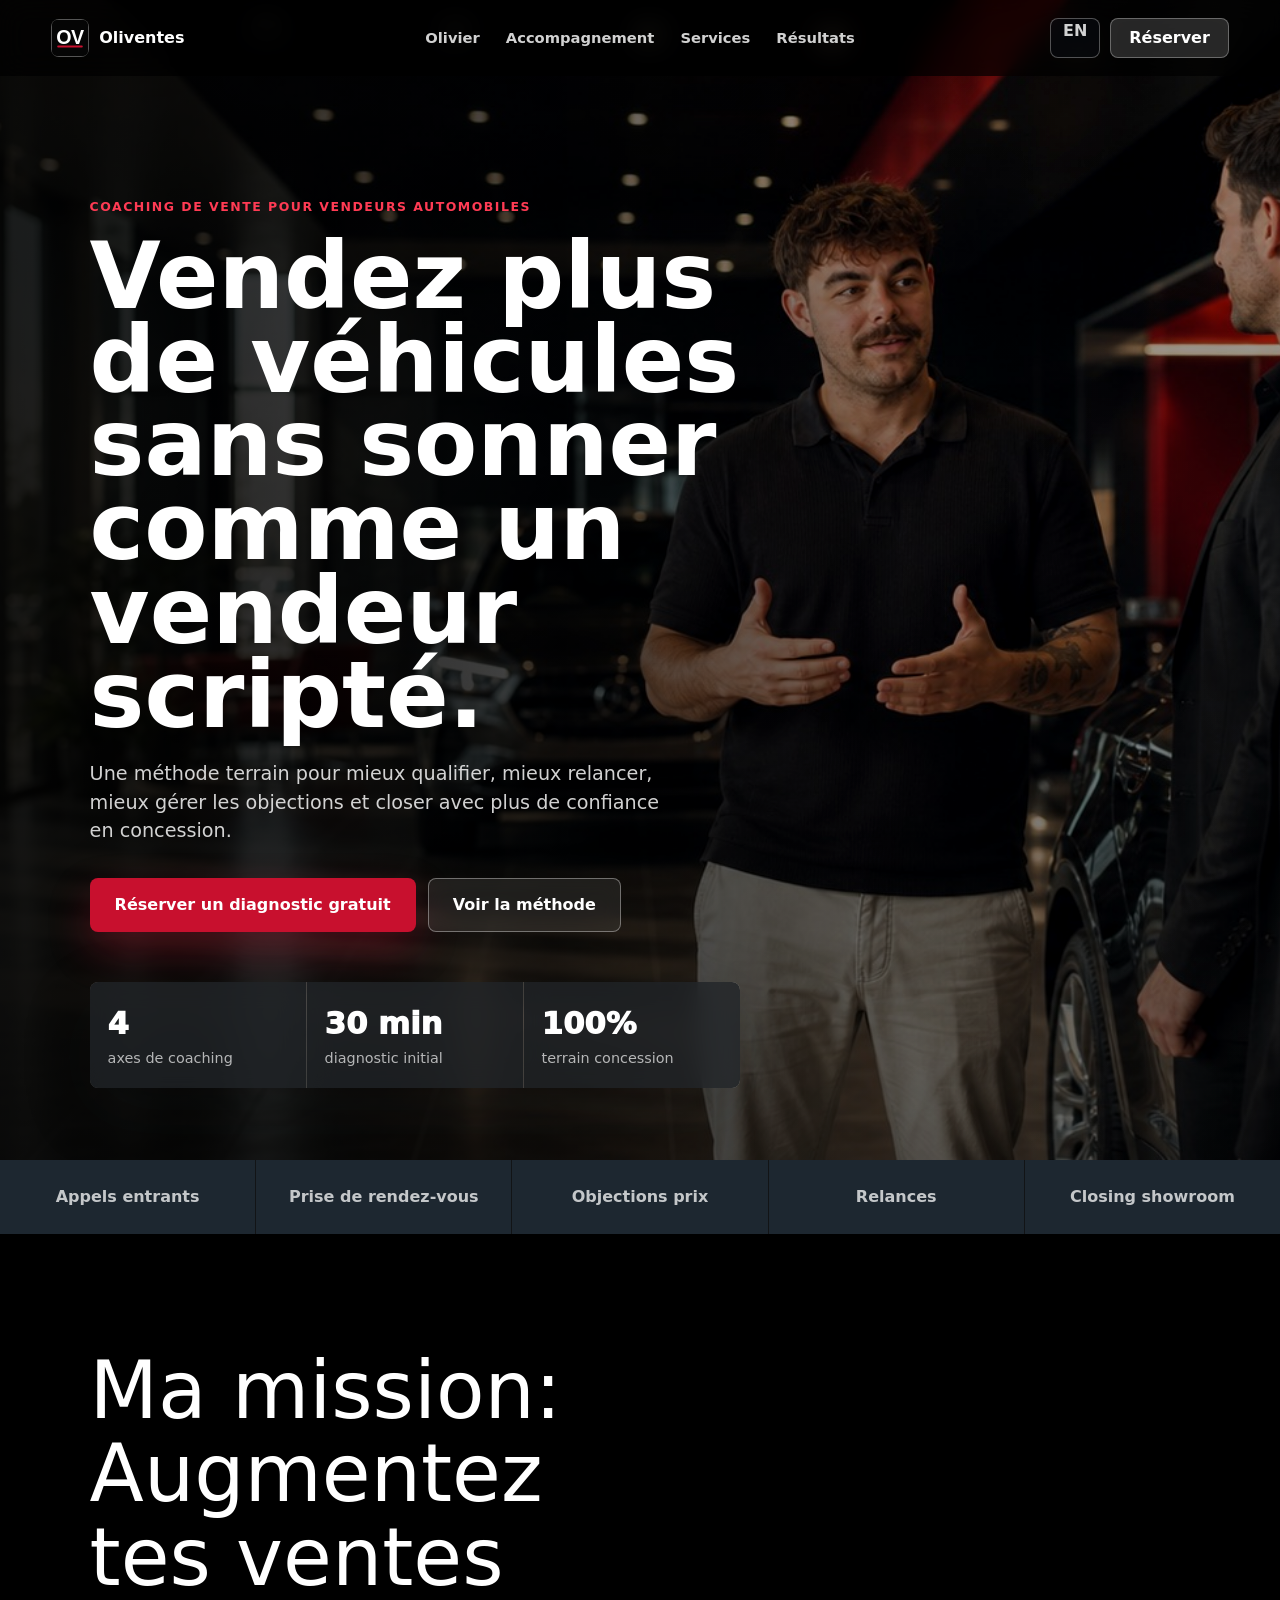
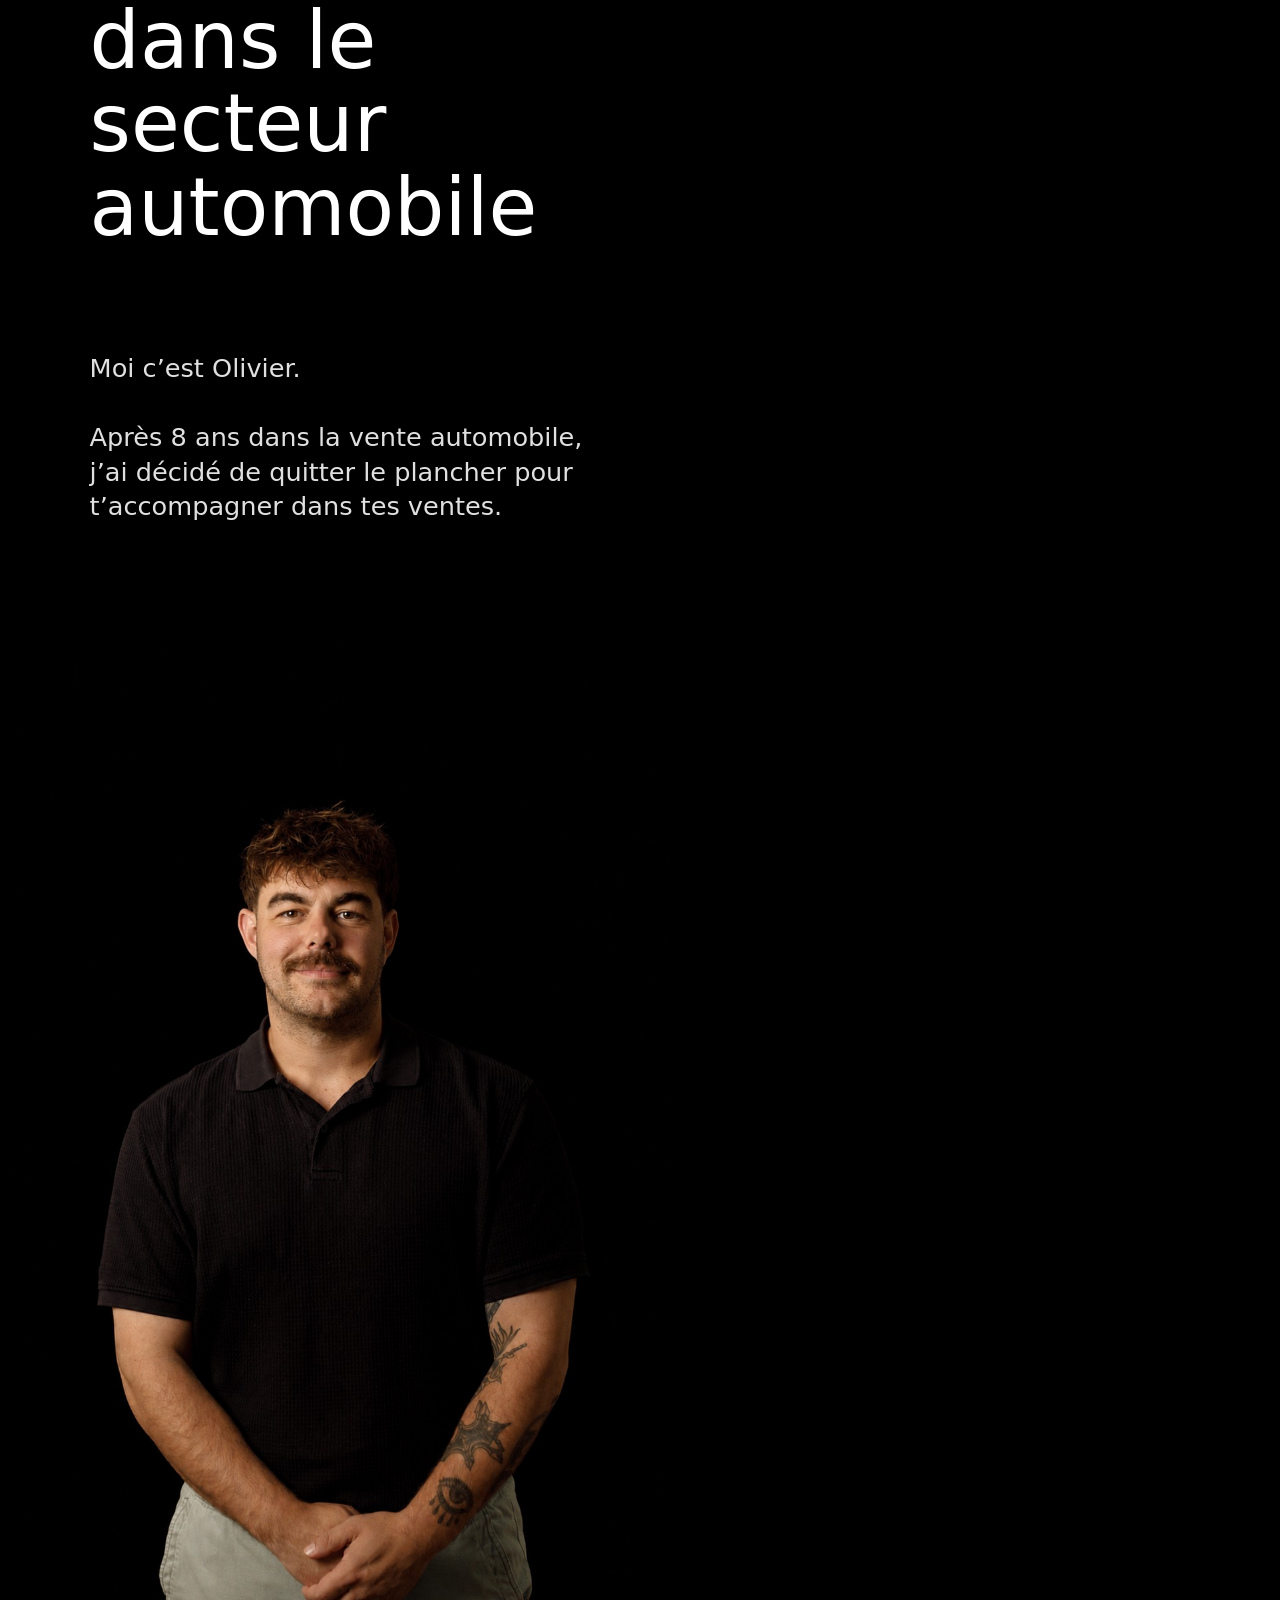
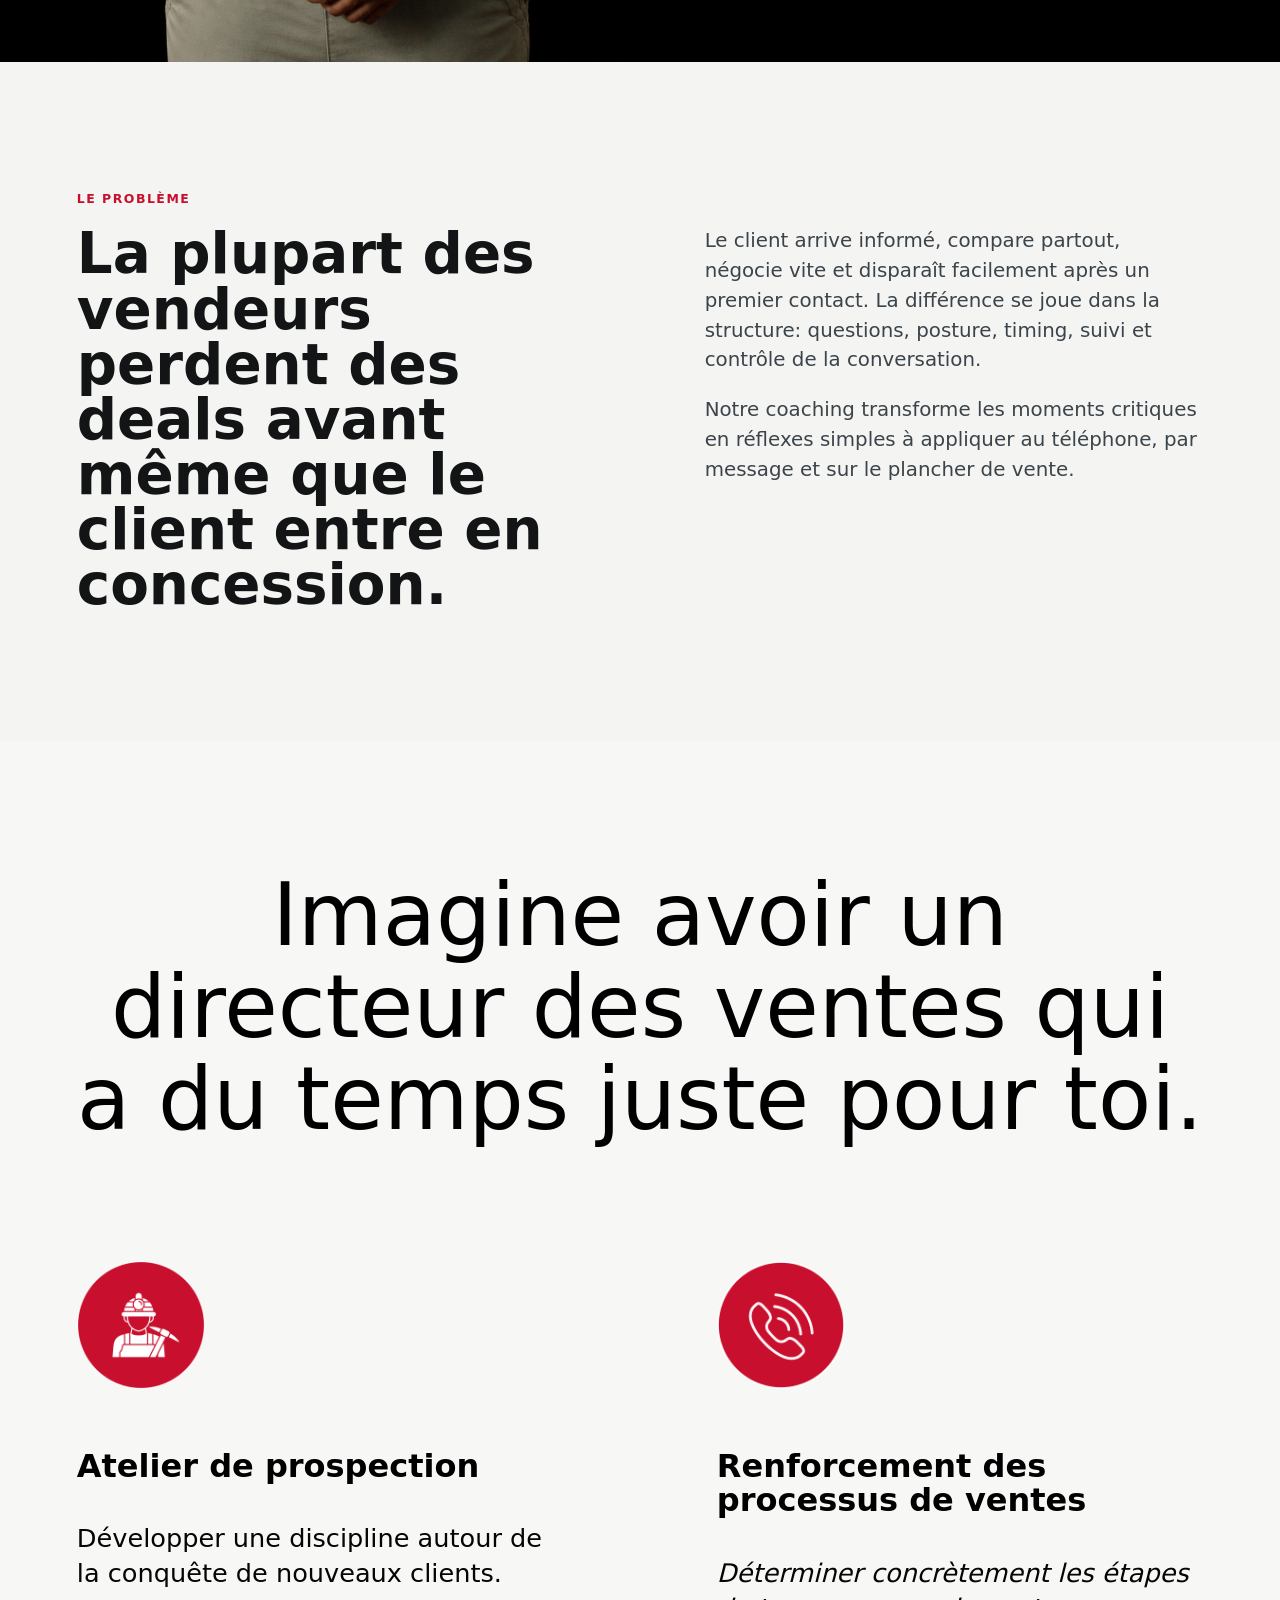
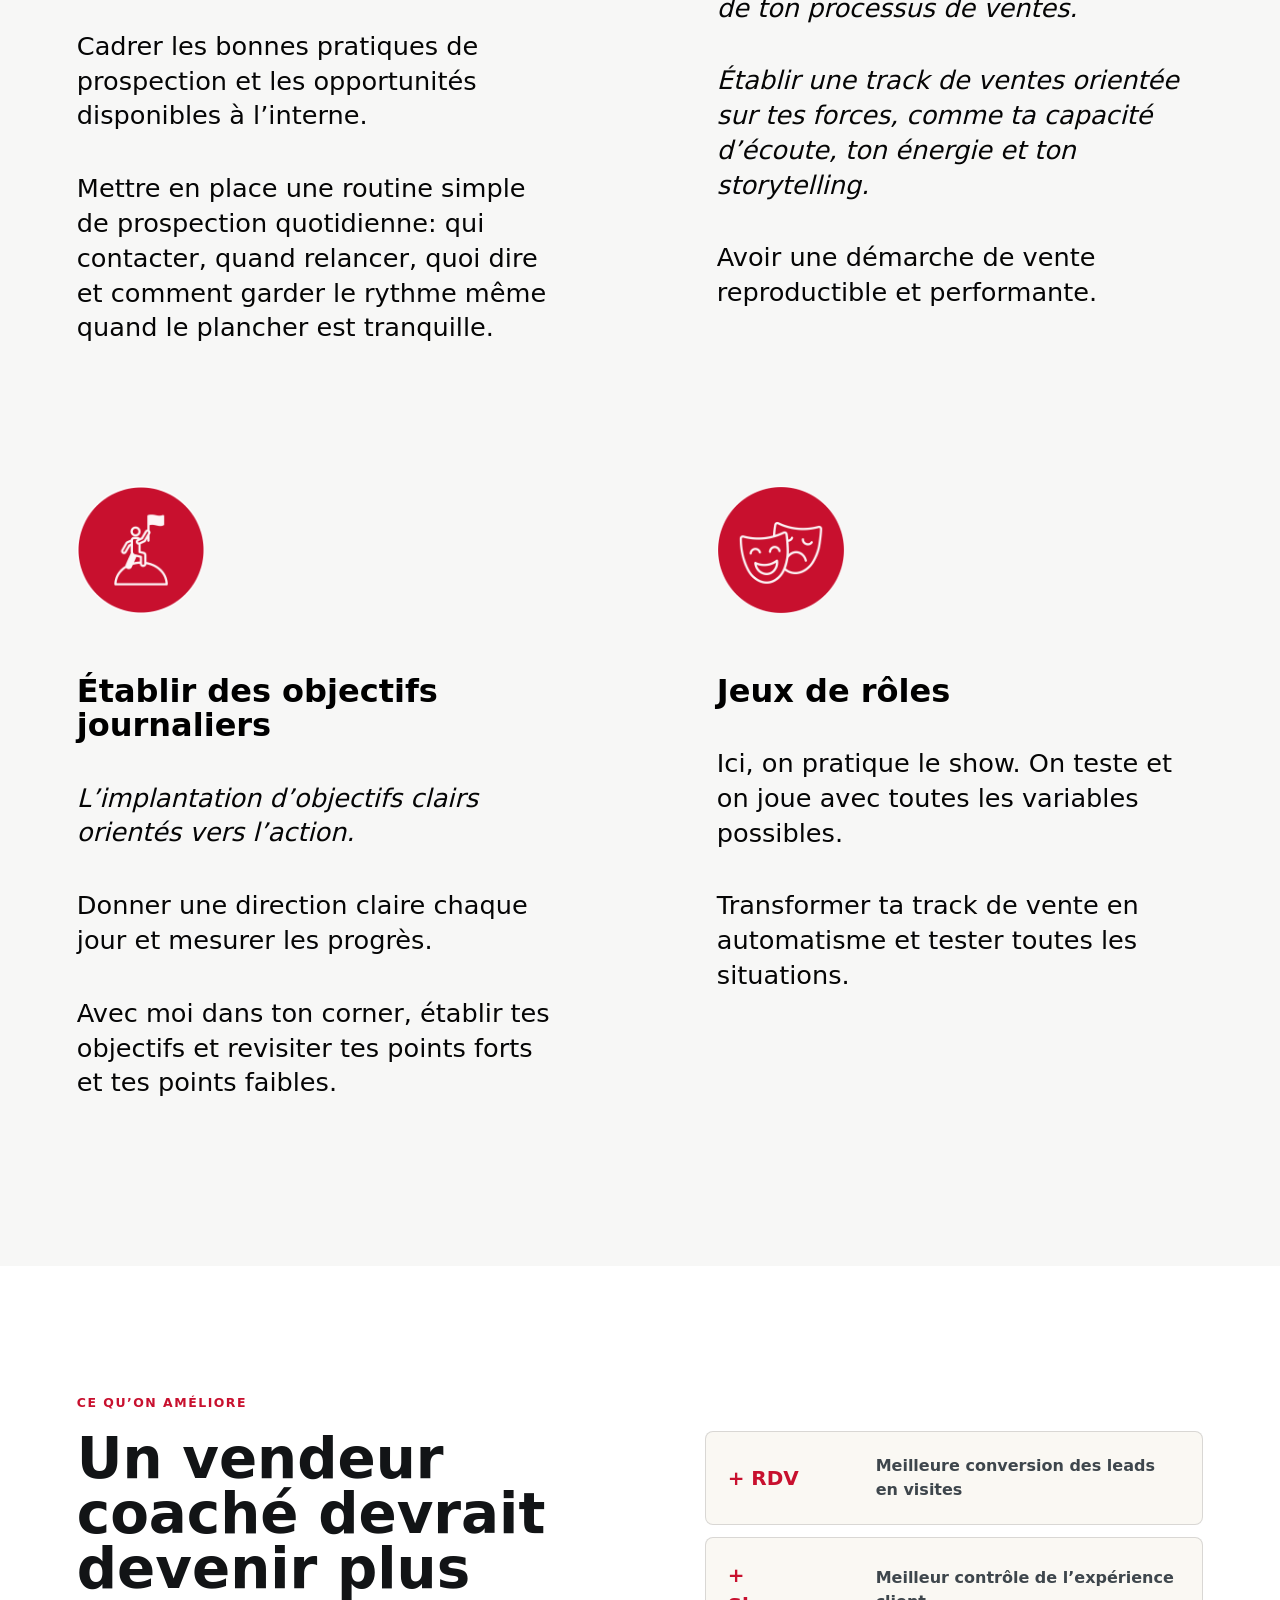
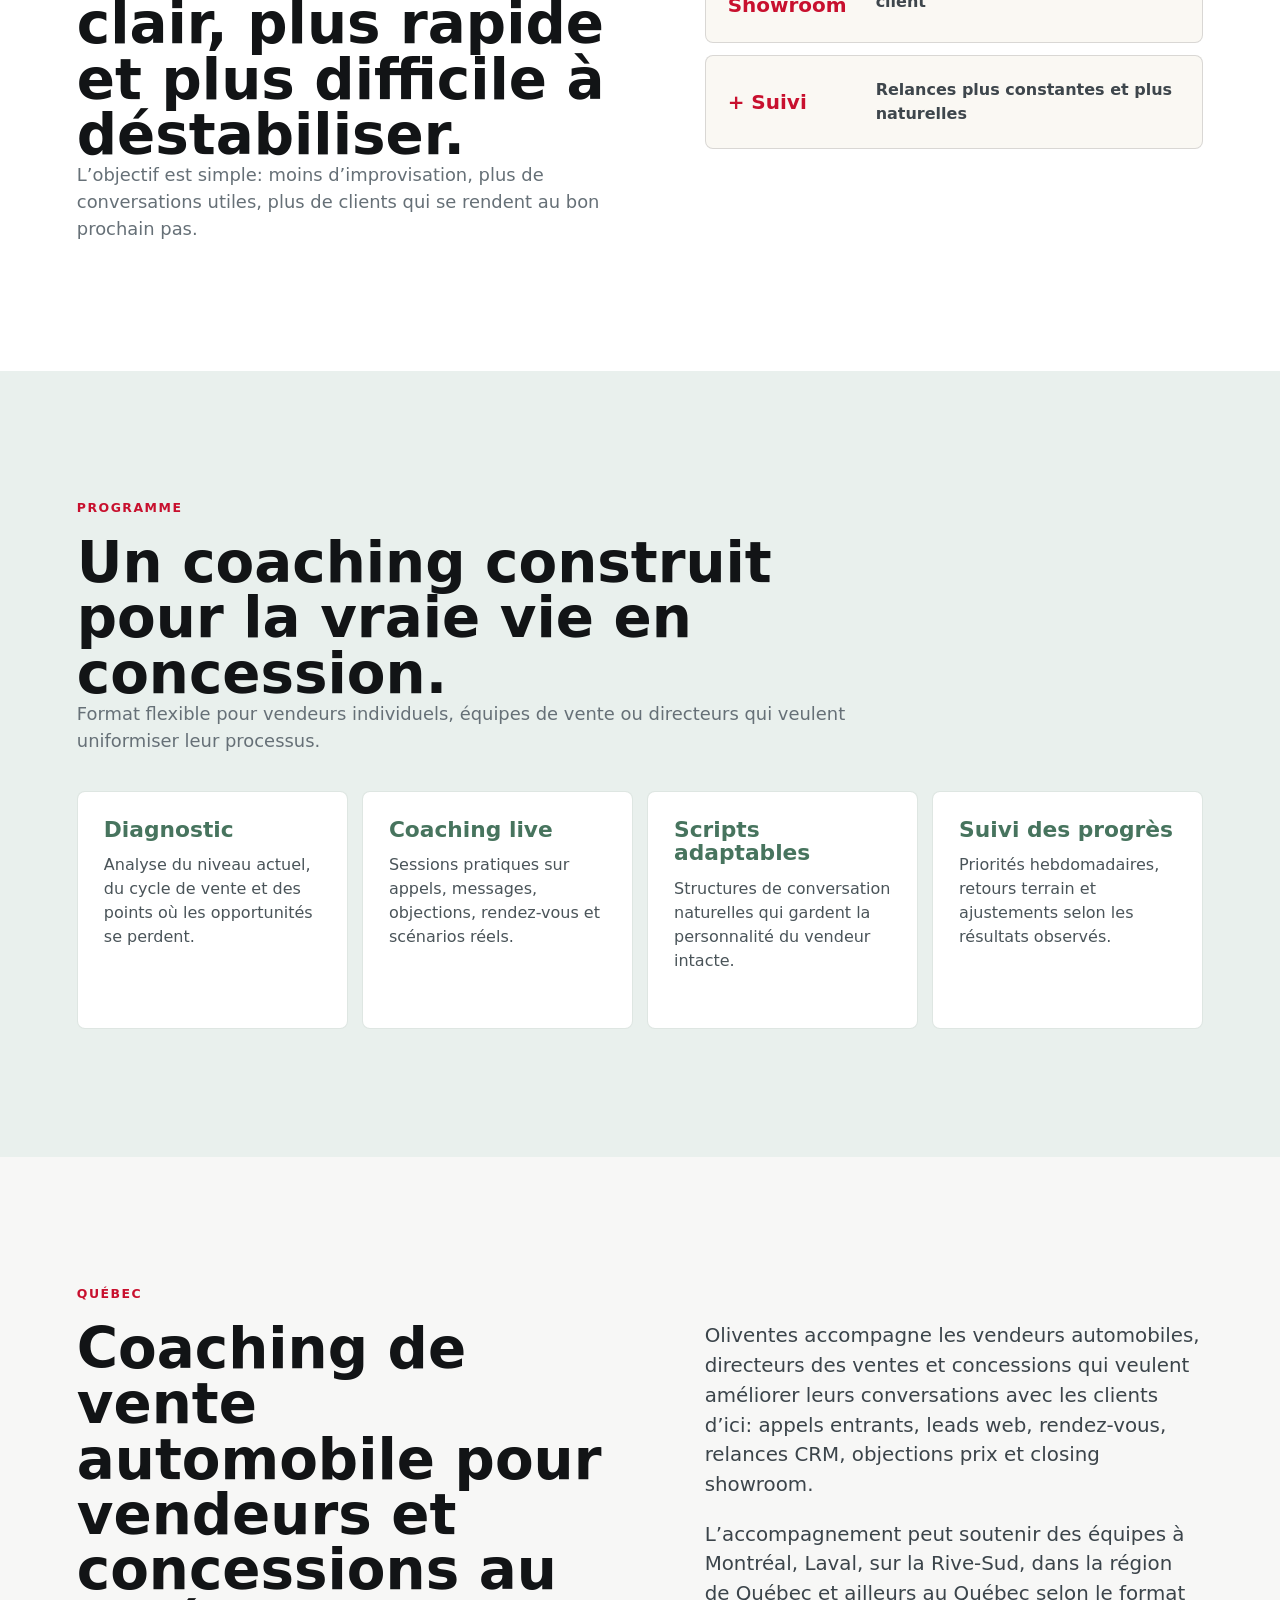
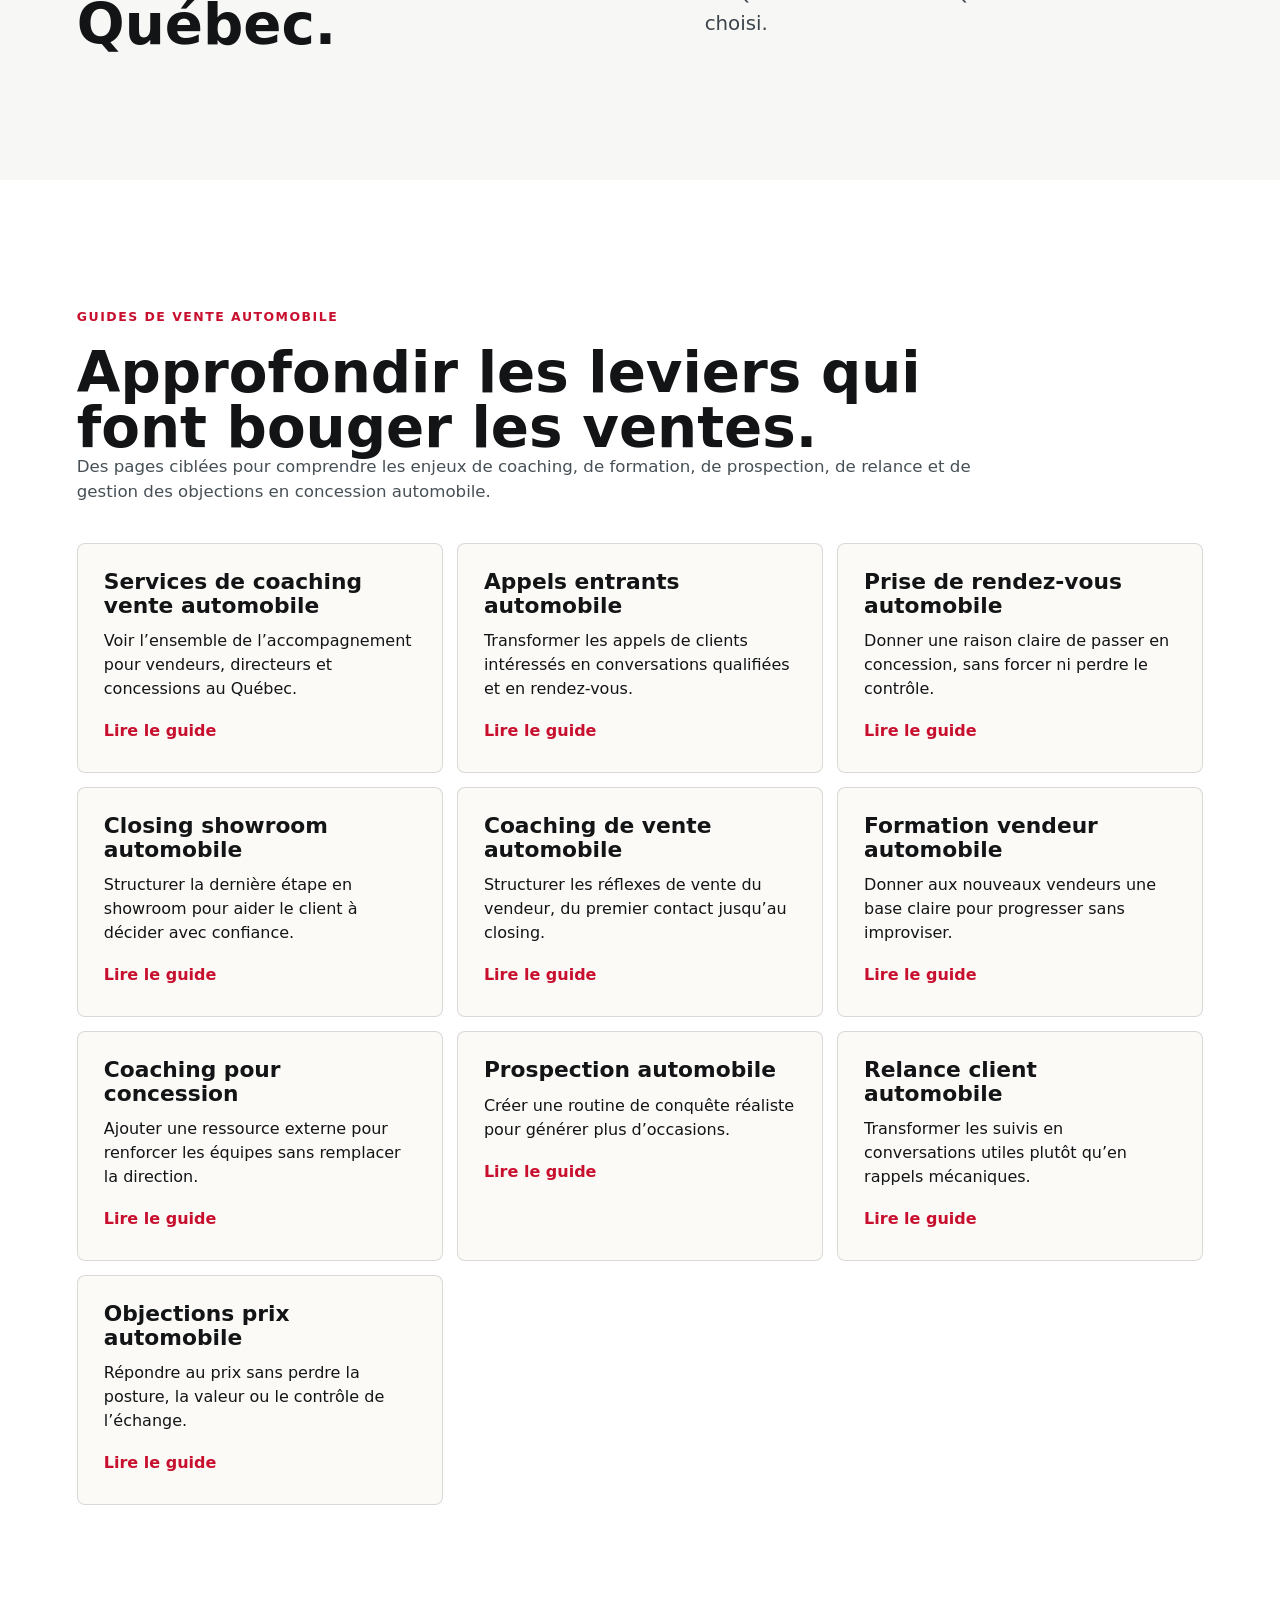
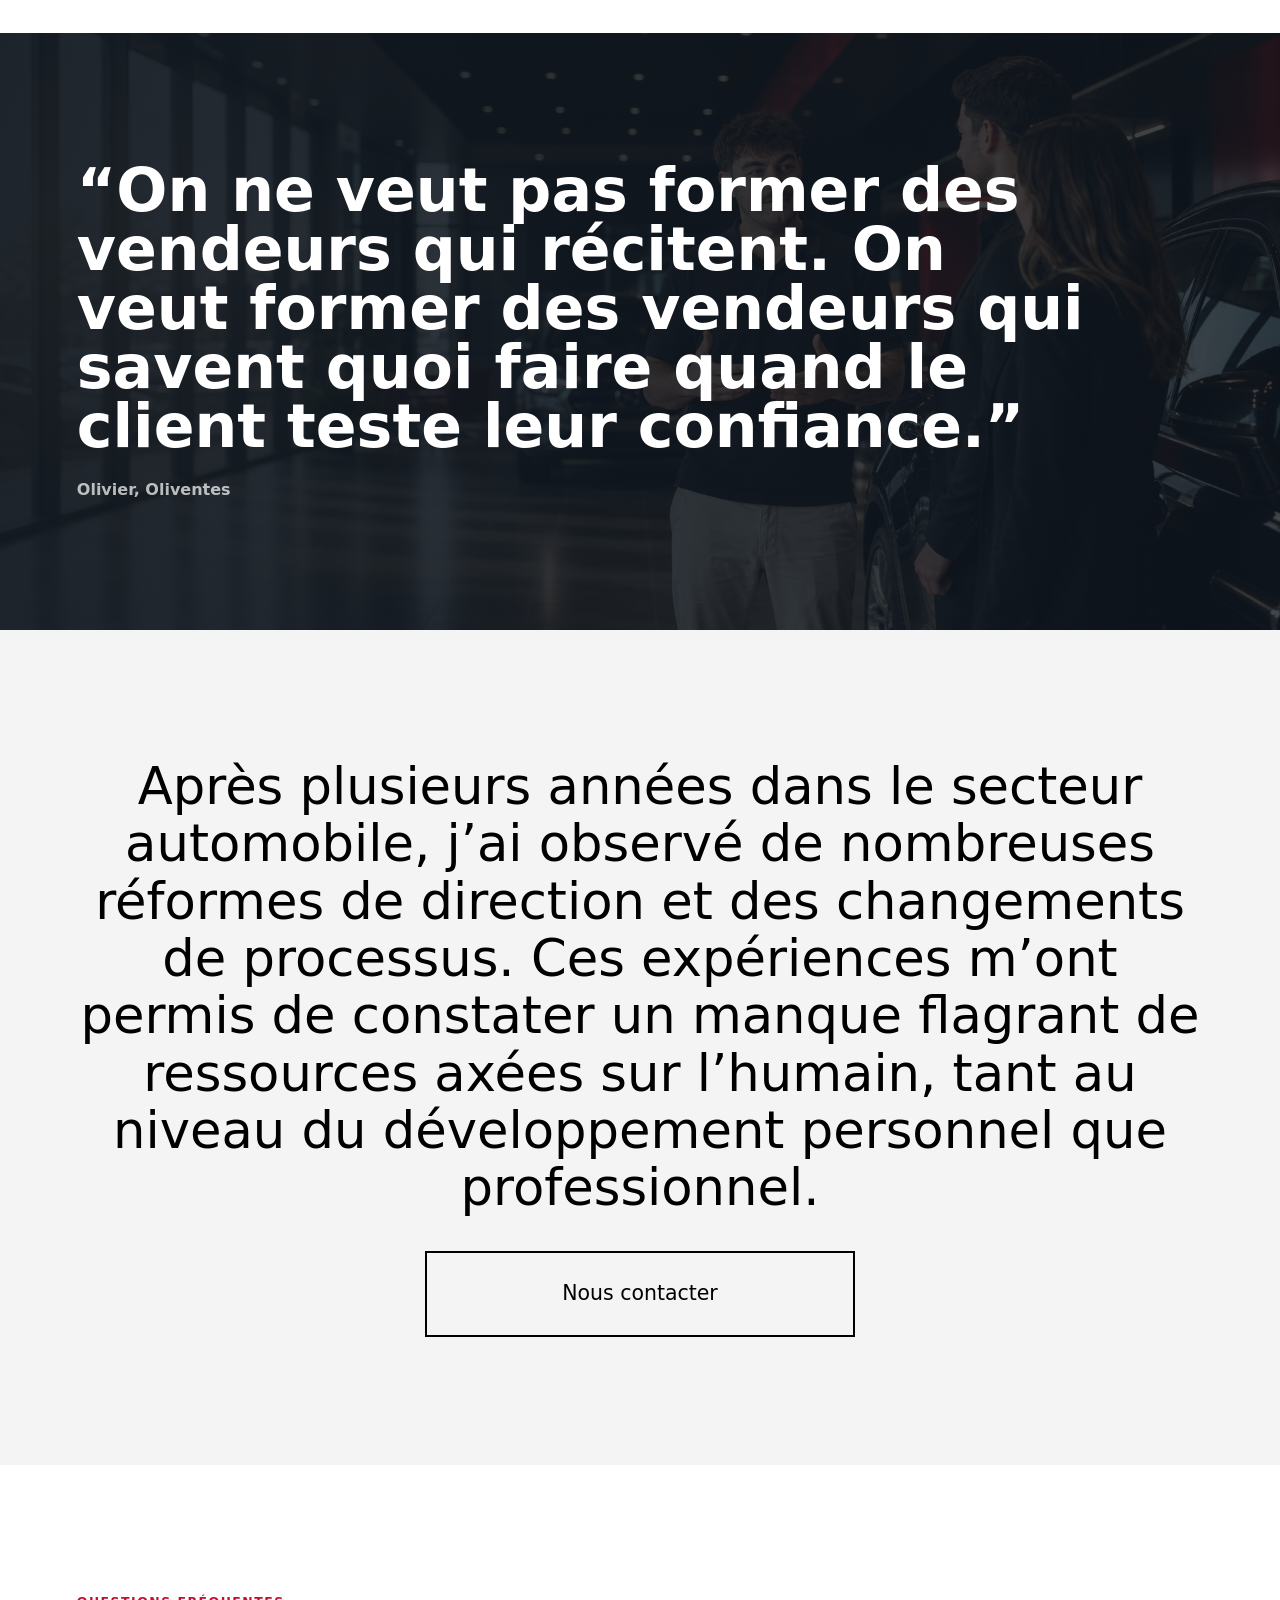
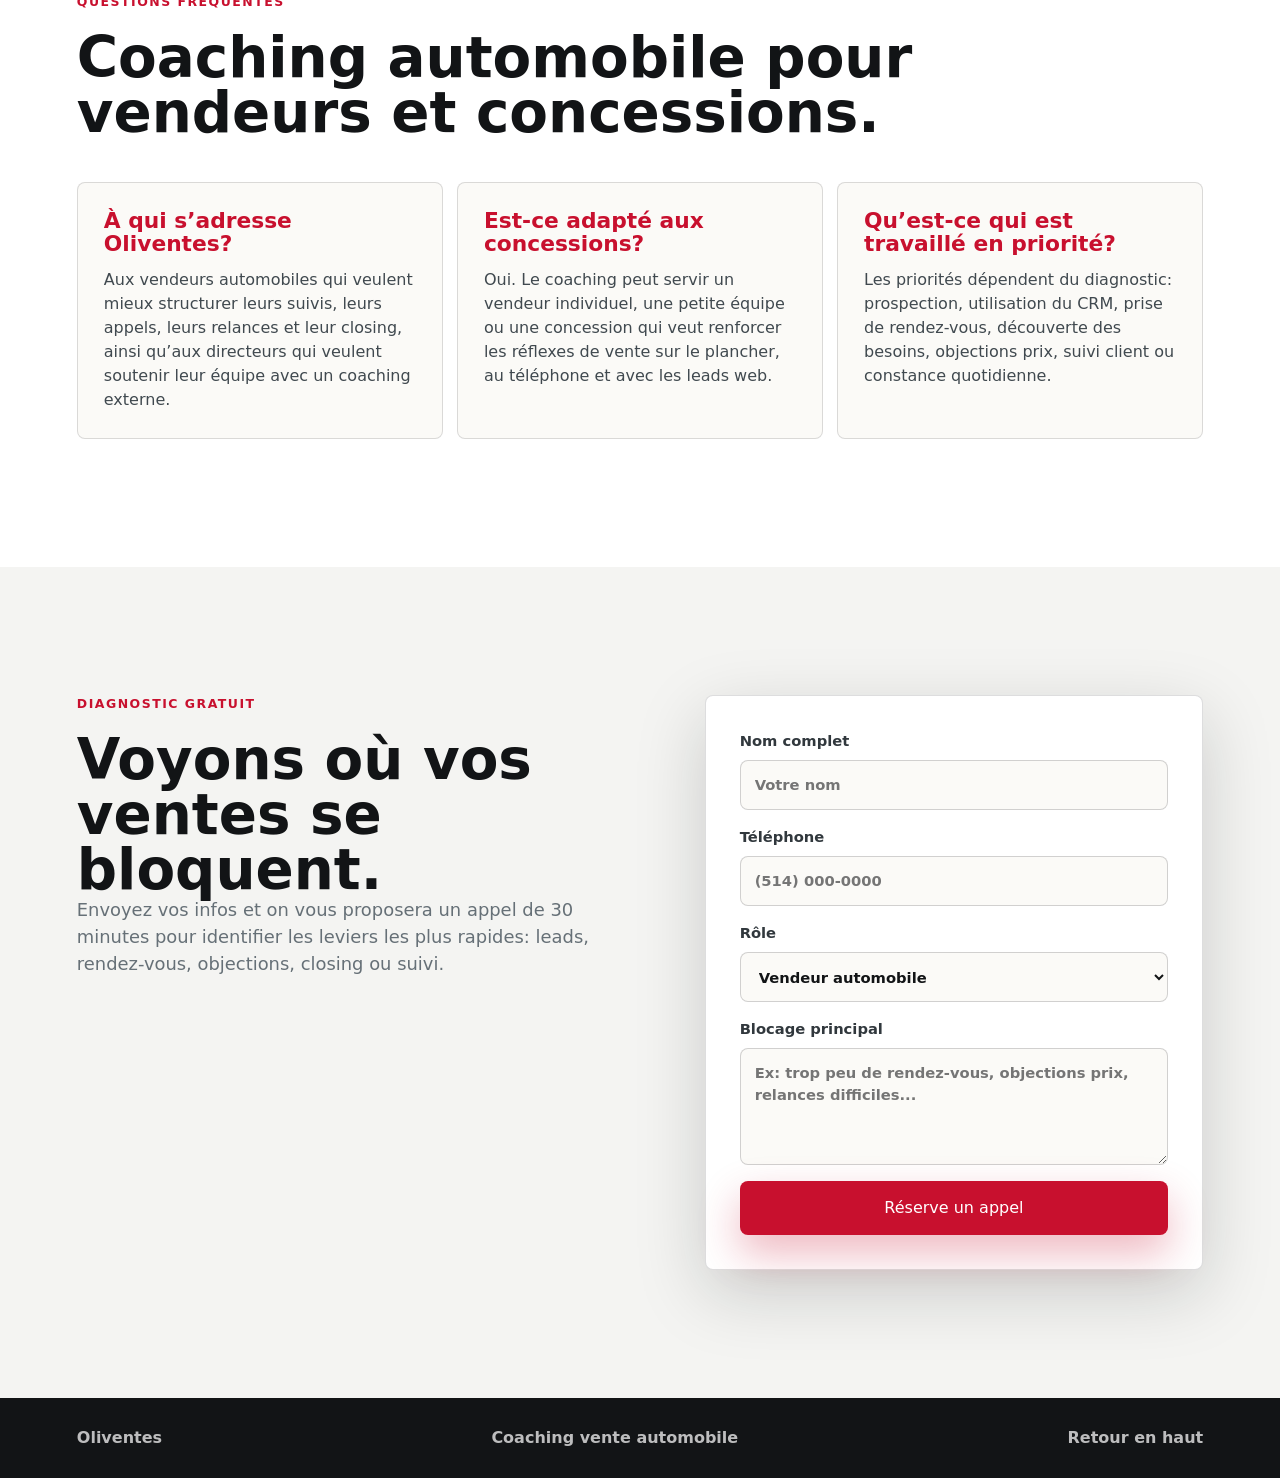
==== index.html @ 321d17ff "Improve SEO structure and performance" ====
<!doctype html>
<html lang="fr">
  <head>
    <meta charset="utf-8">
    <meta name="viewport" content="width=device-width, initial-scale=1">
    <title>Oliventes | Coaching de vente automobile au Québec</title>
    <meta
      name="description"
      content="Coaching de vente automobile au Québec pour améliorer les appels entrants, la prise de rendez-vous, les objections prix, les relances et le closing showroom."
    >
    <meta name="robots" content="index, follow">
    <meta name="theme-color" content="#111820">
    <link rel="canonical" href="https://oliventes.com/">
    <link rel="alternate" hreflang="fr-ca" href="https://oliventes.com/">
    <link rel="alternate" hreflang="en-ca" href="https://oliventes.com/en.html">
    <link rel="alternate" hreflang="x-default" href="https://oliventes.com/">
    <meta property="og:site_name" content="Oliventes">
    <meta property="og:locale" content="fr_CA">
    <meta property="og:locale:alternate" content="en_CA">
    <meta property="og:title" content="Oliventes | Coaching de vente automobile au Québec">
    <meta property="og:description" content="Coaching terrain pour appels entrants, rendez-vous, objections prix, relances et closing showroom en concession.">
    <meta property="og:url" content="https://oliventes.com/">
    <meta property="og:type" content="website">
    <meta property="og:image" content="https://oliventes.com/assets/hero-showroom.png">
    <meta property="og:image:width" content="1774">
    <meta property="og:image:height" content="887">
    <meta property="og:image:alt" content="Coaching de vente automobile en concession avec Oliventes">
    <meta name="twitter:card" content="summary_large_image">
    <meta name="twitter:title" content="Oliventes | Coaching de vente automobile au Québec">
    <meta name="twitter:description" content="Coaching terrain pour vendeurs automobiles, appels entrants, relances, rendez-vous et closing showroom.">
    <meta name="twitter:image" content="https://oliventes.com/assets/hero-showroom.png">
    <link rel="preload" href="assets/hero-showroom.jpg" as="image" fetchpriority="high">
    <link rel="stylesheet" href="styles.css">
    <script type="application/ld+json">
      {
        "@context": "https://schema.org",
        "@graph": [
          {
            "@type": "WebSite",
            "@id": "https://oliventes.com/#website",
            "url": "https://oliventes.com/",
            "name": "Oliventes",
            "inLanguage": "fr-CA",
            "publisher": {
              "@id": "https://oliventes.com/#organization"
            }
          },
          {
            "@type": "ProfessionalService",
            "@id": "https://oliventes.com/#organization",
            "name": "Oliventes",
            "url": "https://oliventes.com/",
            "logo": "https://oliventes.com/assets/hero-showroom.png",
            "image": "https://oliventes.com/assets/hero-showroom.png",
            "description": "Coaching de vente automobile pour vendeurs, directeurs des ventes et concessions.",
            "areaServed": [
              {
                "@type": "AdministrativeArea",
                "name": "Québec"
              },
              {
                "@type": "Country",
                "name": "Canada"
              }
            ],
            "founder": {
              "@type": "Person",
              "name": "Olivier"
            },
            "knowsAbout": [
              "vente automobile",
              "coaching de vente",
              "prospection automobile",
              "appels entrants automobile",
              "prise de rendez-vous automobile",
              "suivi client",
              "closing en concession",
              "closing showroom",
              "gestion des objections"
            ],
            "hasOfferCatalog": {
              "@type": "OfferCatalog",
              "name": "Coaching de vente automobile",
              "itemListElement": [
                {
                  "@type": "Offer",
                  "itemOffered": {
                    "@type": "Service",
                    "name": "Coaching pour vendeurs automobiles",
                    "description": "Accompagnement terrain pour améliorer la prospection, les suivis, les rendez-vous, les objections et le closing."
                  }
                },
                {
                  "@type": "Offer",
                  "itemOffered": {
                    "@type": "Service",
                    "name": "Coaching pour équipes de vente en concession",
                    "description": "Coaching flexible pour directeurs et concessions qui veulent uniformiser leur processus de vente."
                  }
                }
              ]
            }
          }
        ]
      }
    </script>
  </head>
  <body>
    <header class="site-header" aria-label="Navigation principale">
      <a class="brand" href="#top" aria-label="Oliventes">
        <span class="brand-mark brand-mark-ov" aria-hidden="true">
          <svg viewBox="0 0 128 128" focusable="false">
            <rect width="128" height="128" rx="18"></rect>
            <text x="64" y="85" text-anchor="middle">OV</text>
            <path d="M22 94h84"></path>
          </svg>
        </span>
        <span>Oliventes</span>
      </a>
      <nav class="nav-links" aria-label="Sections">
        <a href="#olivier">Olivier</a>
        <a href="#methode">Accompagnement</a>
        <a href="services-coaching-vente-automobile.html">Services</a>
        <a href="#resultats">Résultats</a>
      </nav>
      <div class="header-actions" aria-label="Actions rapides">
        <a class="lang-switch" href="en.html" hreflang="en" aria-label="View English version">EN</a>
        <a class="header-cta" href="#diagnostic">Réserver</a>
      </div>
    </header>

    <main id="top">
      <section class="hero" aria-labelledby="hero-title">
        <picture>
          <source srcset="assets/hero-showroom.jpg" type="image/jpeg">
          <img class="hero-image" src="assets/hero-showroom.png" width="1774" height="887" alt="Coach de vente automobile avec deux vendeurs dans une concession moderne" decoding="async" fetchpriority="high">
        </picture>
        <div class="hero-shade" aria-hidden="true"></div>
        <div class="hero-content">
          <p class="eyebrow">Coaching de vente pour vendeurs automobiles</p>
          <h1 id="hero-title">Vendez plus de véhicules sans sonner comme un vendeur scripté.</h1>
          <p class="hero-copy">
            Une méthode terrain pour mieux qualifier, mieux relancer, mieux gérer les objections et closer avec plus de confiance en concession.
          </p>
          <div class="hero-actions">
            <a class="btn primary" href="#diagnostic">Réserver un diagnostic gratuit</a>
            <a class="btn secondary" href="#methode">Voir la méthode</a>
          </div>
          <dl class="hero-stats" aria-label="Points forts">
            <div>
              <dt>4</dt>
              <dd>axes de coaching</dd>
            </div>
            <div>
              <dt>30 min</dt>
              <dd>diagnostic initial</dd>
            </div>
            <div>
              <dt>100%</dt>
              <dd>terrain concession</dd>
            </div>
          </dl>
        </div>
      </section>

      <section class="proof-strip" aria-label="Problèmes traités">
        <a href="appels-entrants-automobile.html">Appels entrants</a>
        <a href="prise-rendez-vous-automobile.html">Prise de rendez-vous</a>
        <a href="objections-prix-automobile.html">Objections prix</a>
        <a href="relance-client-automobile.html">Relances</a>
        <a href="closing-showroom-automobile.html">Closing showroom</a>
      </section>

      <section class="coach-section" id="olivier" aria-labelledby="coach-title">
        <div class="coach-copy">
          <h2 id="coach-title">Ma mission: Augmentez tes ventes dans le secteur automobile</h2>
          <div>
            <p>Moi c’est Olivier.</p>
            <p>Après 8 ans dans la vente automobile, j’ai décidé de quitter le plancher pour t’accompagner dans tes ventes.</p>
          </div>
        </div>
        <picture>
          <source srcset="assets/olivier-portrait.jpg" type="image/jpeg">
          <img class="coach-photo" src="assets/olivier-portrait.png" width="1288" height="1680" alt="Portrait d’Olivier, coach Oliventes" loading="lazy" decoding="async">
        </picture>
      </section>

      <section class="section intro">
        <div class="section-kicker">Le problème</div>
        <div class="split">
          <h2>La plupart des vendeurs perdent des deals avant même que le client entre en concession.</h2>
          <div class="copy-stack">
            <p>
              Le client arrive informé, compare partout, négocie vite et disparaît facilement après un premier contact. La différence se joue dans la structure: questions, posture, timing, suivi et contrôle de la conversation.
            </p>
            <p>
              Notre coaching transforme les moments critiques en réflexes simples à appliquer au téléphone, par message et sur le plancher de vente.
            </p>
          </div>
        </div>
      </section>

      <section class="section offers" id="methode">
        <div class="offer-intro">
          <h2>Imagine avoir un directeur des ventes qui a du temps juste pour toi.</h2>
        </div>
        <div class="offer-grid">
          <article class="offer-card">
            <span class="offer-icon" aria-hidden="true">
              <img src="assets/pastille-prospection-final.png" alt="">
            </span>
            <h3>Atelier de prospection</h3>
            <p>Développer une discipline autour de la conquête de nouveaux clients.</p>
            <p>Cadrer les bonnes pratiques de prospection et les opportunités disponibles à l’interne.</p>
            <p>Mettre en place une routine simple de prospection quotidienne: qui contacter, quand relancer, quoi dire et comment garder le rythme même quand le plancher est tranquille.</p>
          </article>
          <article class="offer-card">
            <span class="offer-icon" aria-hidden="true">
              <img src="assets/pastille-process-final.png" alt="">
            </span>
            <h3>Renforcement des processus de ventes</h3>
            <p><em>Déterminer concrètement les étapes de ton processus de ventes.</em></p>
            <p><em>Établir une track de ventes orientée sur tes forces, comme ta capacité d’écoute, ton énergie et ton storytelling.</em></p>
            <p>Avoir une démarche de vente reproductible et performante.</p>
          </article>
          <article class="offer-card">
            <span class="offer-icon" aria-hidden="true">
              <img src="assets/pastille-goals-final.png" alt="">
            </span>
            <h3>Établir des objectifs journaliers</h3>
            <p><em>L’implantation d’objectifs clairs orientés vers l’action.</em></p>
            <p>Donner une direction claire chaque jour et mesurer les progrès.</p>
            <p>Avec moi dans ton corner, établir tes objectifs et revisiter tes points forts et tes points faibles.</p>
          </article>
          <article class="offer-card">
            <span class="offer-icon" aria-hidden="true">
              <img src="assets/pastille-roleplay-final.png" alt="">
            </span>
            <h3>Jeux de rôles</h3>
            <p>Ici, on pratique le show. On teste et on joue avec toutes les variables possibles.</p>
            <p>Transformer ta track de vente en automatisme et tester toutes les situations.</p>
          </article>
        </div>
      </section>

      <section class="section resultats" id="resultats">
        <div class="section-kicker">Ce qu’on améliore</div>
        <div class="result-layout">
          <div>
            <h2>Un vendeur coaché devrait devenir plus clair, plus rapide et plus difficile à déstabiliser.</h2>
            <p>
              L’objectif est simple: moins d’improvisation, plus de conversations utiles, plus de clients qui se rendent au bon prochain pas.
            </p>
          </div>
          <div class="metrics">
            <div class="metric">
              <strong>+ RDV</strong>
              <span>Meilleure conversion des leads en visites</span>
            </div>
            <div class="metric">
              <strong>+ Showroom</strong>
              <span>Meilleur contrôle de l’expérience client</span>
            </div>
            <div class="metric">
              <strong>+ Suivi</strong>
              <span>Relances plus constantes et plus naturelles</span>
            </div>
          </div>
        </div>
      </section>

      <section class="section program" id="programme">
        <div class="section-kicker">Programme</div>
        <div class="program-header">
          <h2>Un coaching construit pour la vraie vie en concession.</h2>
          <p>Format flexible pour vendeurs individuels, équipes de vente ou directeurs qui veulent uniformiser leur processus.</p>
        </div>
        <div class="program-list">
          <article>
            <h3>Diagnostic</h3>
            <p>Analyse du niveau actuel, du cycle de vente et des points où les opportunités se perdent.</p>
          </article>
          <article>
            <h3>Coaching live</h3>
            <p>Sessions pratiques sur appels, messages, objections, rendez-vous et scénarios réels.</p>
          </article>
          <article>
            <h3>Scripts adaptables</h3>
            <p>Structures de conversation naturelles qui gardent la personnalité du vendeur intacte.</p>
          </article>
          <article>
            <h3>Suivi des progrès</h3>
            <p>Priorités hebdomadaires, retours terrain et ajustements selon les résultats observés.</p>
          </article>
        </div>
      </section>

      <section class="section local-section" aria-labelledby="local-title">
        <div class="section-kicker">Québec</div>
        <div class="split">
          <h2 id="local-title">Coaching de vente automobile pour vendeurs et concessions au Québec.</h2>
          <div class="copy-stack">
            <p>
              Oliventes accompagne les vendeurs automobiles, directeurs des ventes et concessions qui veulent améliorer leurs conversations avec les clients d’ici: appels entrants, leads web, rendez-vous, relances CRM, objections prix et closing showroom.
            </p>
            <p>
              L’accompagnement peut soutenir des équipes à Montréal, Laval, sur la Rive-Sud, dans la région de Québec et ailleurs au Québec selon le format choisi.
            </p>
          </div>
        </div>
      </section>

      <section class="section resource-section" aria-labelledby="guides-title">
        <div class="resource-header">
          <div class="section-kicker">Guides de vente automobile</div>
          <h2 id="guides-title">Approfondir les leviers qui font bouger les ventes.</h2>
          <p>Des pages ciblées pour comprendre les enjeux de coaching, de formation, de prospection, de relance et de gestion des objections en concession automobile.</p>
        </div>
        <div class="resource-grid">
          <article class="resource-card">
            <h3>Services de coaching vente automobile</h3>
            <p>Voir l’ensemble de l’accompagnement pour vendeurs, directeurs et concessions au Québec.</p>
            <a class="text-link" href="services-coaching-vente-automobile.html">Lire le guide</a>
          </article>
          <article class="resource-card">
            <h3>Appels entrants automobile</h3>
            <p>Transformer les appels de clients intéressés en conversations qualifiées et en rendez-vous.</p>
            <a class="text-link" href="appels-entrants-automobile.html">Lire le guide</a>
          </article>
          <article class="resource-card">
            <h3>Prise de rendez-vous automobile</h3>
            <p>Donner une raison claire de passer en concession, sans forcer ni perdre le contrôle.</p>
            <a class="text-link" href="prise-rendez-vous-automobile.html">Lire le guide</a>
          </article>
          <article class="resource-card">
            <h3>Closing showroom automobile</h3>
            <p>Structurer la dernière étape en showroom pour aider le client à décider avec confiance.</p>
            <a class="text-link" href="closing-showroom-automobile.html">Lire le guide</a>
          </article>
          <article class="resource-card">
            <h3>Coaching de vente automobile</h3>
            <p>Structurer les réflexes de vente du vendeur, du premier contact jusqu’au closing.</p>
            <a class="text-link" href="coaching-vente-automobile.html">Lire le guide</a>
          </article>
          <article class="resource-card">
            <h3>Formation vendeur automobile</h3>
            <p>Donner aux nouveaux vendeurs une base claire pour progresser sans improviser.</p>
            <a class="text-link" href="formation-vendeur-automobile.html">Lire le guide</a>
          </article>
          <article class="resource-card">
            <h3>Coaching pour concession</h3>
            <p>Ajouter une ressource externe pour renforcer les équipes sans remplacer la direction.</p>
            <a class="text-link" href="coaching-concession-automobile.html">Lire le guide</a>
          </article>
          <article class="resource-card">
            <h3>Prospection automobile</h3>
            <p>Créer une routine de conquête réaliste pour générer plus d’occasions.</p>
            <a class="text-link" href="prospection-automobile.html">Lire le guide</a>
          </article>
          <article class="resource-card">
            <h3>Relance client automobile</h3>
            <p>Transformer les suivis en conversations utiles plutôt qu’en rappels mécaniques.</p>
            <a class="text-link" href="relance-client-automobile.html">Lire le guide</a>
          </article>
          <article class="resource-card">
            <h3>Objections prix automobile</h3>
            <p>Répondre au prix sans perdre la posture, la valeur ou le contrôle de l’échange.</p>
            <a class="text-link" href="objections-prix-automobile.html">Lire le guide</a>
          </article>
        </div>
      </section>

      <section class="section testimonial-band">
        <div class="quote">
          <p>“On ne veut pas former des vendeurs qui récitent. On veut former des vendeurs qui savent quoi faire quand le client teste leur confiance.”</p>
          <span>Olivier, Oliventes</span>
        </div>
      </section>

      <section class="section founder-note">
        <p>
          Après plusieurs années dans le secteur automobile, j’ai observé de nombreuses réformes de direction et des changements de processus. Ces expériences m’ont permis de constater un manque flagrant de ressources axées sur l’humain, tant au niveau du développement personnel que professionnel.
        </p>
        <a class="outline-btn" href="#diagnostic">Nous contacter</a>
      </section>

      <section class="section faq-section" aria-labelledby="faq-title">
        <div class="section-kicker">Questions fréquentes</div>
        <h2 id="faq-title">Coaching automobile pour vendeurs et concessions.</h2>
        <div class="faq-list">
          <article>
            <h3>À qui s’adresse Oliventes?</h3>
            <p>Aux vendeurs automobiles qui veulent mieux structurer leurs suivis, leurs appels, leurs relances et leur closing, ainsi qu’aux directeurs qui veulent soutenir leur équipe avec un coaching externe.</p>
          </article>
          <article>
            <h3>Est-ce adapté aux concessions?</h3>
            <p>Oui. Le coaching peut servir un vendeur individuel, une petite équipe ou une concession qui veut renforcer les réflexes de vente sur le plancher, au téléphone et avec les leads web.</p>
          </article>
          <article>
            <h3>Qu’est-ce qui est travaillé en priorité?</h3>
            <p>Les priorités dépendent du diagnostic: prospection, utilisation du CRM, prise de rendez-vous, découverte des besoins, objections prix, suivi client ou constance quotidienne.</p>
          </article>
        </div>
      </section>

      <section class="section cta-section" id="diagnostic">
        <div class="cta-copy">
          <div class="section-kicker">Diagnostic gratuit</div>
          <h2>Voyons où vos ventes se bloquent.</h2>
          <p>
            Envoyez vos infos et on vous proposera un appel de 30 minutes pour identifier les leviers les plus rapides: leads, rendez-vous, objections, closing ou suivi.
          </p>
        </div>
        <form class="lead-form" action="#" method="post">
          <label>
            Nom complet
            <input type="text" name="name" autocomplete="name" placeholder="Votre nom">
          </label>
          <label>
            Téléphone
            <input type="tel" name="phone" autocomplete="tel" placeholder="(514) 000-0000">
          </label>
          <label>
            Rôle
            <select name="role">
              <option>Vendeur automobile</option>
              <option>Directeur des ventes</option>
              <option>Propriétaire / concession</option>
            </select>
          </label>
          <label>
            Blocage principal
            <textarea name="challenge" rows="4" placeholder="Ex: trop peu de rendez-vous, objections prix, relances difficiles..."></textarea>
          </label>
          <button class="btn primary form-btn" type="submit">Réserve un appel</button>
        </form>
      </section>
    </main>

    <footer class="site-footer">
      <span>Oliventes</span>
      <span>Coaching vente automobile</span>
      <a href="#top">Retour en haut</a>
    </footer>
  </body>
</html>
---- styles.css ----
:root {
  --ink: #121416;
  --muted: #667077;
  --paper: #f4f4f2;
  --white: #ffffff;
  --line: rgba(18, 20, 22, 0.14);
  --red: #c8102e;
  --red-dark: #970018;
  --blue: #1f6f8b;
  --green: #47745e;
  --dark: #111820;
  --dark-soft: #1d2730;
  --shadow: 0 22px 70px rgba(18, 20, 22, 0.18);
}

* {
  box-sizing: border-box;
}

html {
  scroll-behavior: smooth;
}

section[id] {
  scroll-margin-top: 82px;
}

body {
  margin: 0;
  color: var(--ink);
  background: var(--paper);
  font-family: Inter, ui-sans-serif, system-ui, -apple-system, BlinkMacSystemFont, "Segoe UI", sans-serif;
  line-height: 1.5;
}

a {
  color: inherit;
  text-decoration: none;
}

.site-header {
  position: fixed;
  z-index: 20;
  top: 0;
  left: 0;
  right: 0;
  display: grid;
  grid-template-columns: 1fr auto 1fr;
  align-items: center;
  gap: 24px;
  padding: 18px clamp(18px, 4vw, 56px);
  color: var(--white);
  background: rgba(0, 0, 0, 0.68);
  backdrop-filter: blur(14px);
}

.brand,
.nav-links,
.header-cta {
  display: flex;
  align-items: center;
}

.brand {
  min-width: 0;
  gap: 10px;
  font-weight: 800;
  letter-spacing: 0;
}

.brand-mark {
  display: inline-grid;
  width: 38px;
  height: 38px;
  place-items: center;
  border: 1px solid rgba(255, 255, 255, 0.38);
  border-radius: 8px;
  background: rgba(200, 16, 46, 0.94);
  font-size: 0.82rem;
}

.brand-mark-ov {
  border-color: rgba(255, 255, 255, 0.32);
  background: #050505;
}

.brand-mark-ov svg {
  width: 100%;
  height: 100%;
  display: block;
}

.brand-mark-ov rect {
  fill: #050505;
}

.brand-mark-ov text {
  fill: #fff;
  font-family: Impact, Haettenschweiler, "Arial Narrow Bold", sans-serif;
  font-size: 70px;
  font-weight: 900;
  letter-spacing: -2px;
}

.brand-mark-ov path {
  fill: none;
  stroke: var(--red);
  stroke-width: 7;
  stroke-linecap: round;
}

.nav-links {
  gap: 26px;
  font-size: 0.92rem;
  font-weight: 650;
  color: rgba(255, 255, 255, 0.82);
}

.nav-links a:hover {
  color: var(--white);
}

.header-actions {
  justify-self: end;
  display: flex;
  align-items: center;
  gap: 10px;
}

.lang-switch,
.header-cta {
  justify-self: end;
  min-height: 40px;
  padding: 0 18px;
  border-radius: 8px;
  color: var(--white);
  background: rgba(255, 255, 255, 0.15);
  border: 1px solid rgba(255, 255, 255, 0.3);
  font-weight: 800;
  backdrop-filter: blur(10px);
}

.lang-switch {
  padding: 0 12px;
  color: rgba(255, 255, 255, 0.82);
  background: rgba(17, 24, 32, 0.28);
}

.lang-switch:hover,
.header-cta:hover {
  color: var(--white);
  background: rgba(255, 255, 255, 0.22);
}

.hero {
  position: relative;
  min-height: 94vh;
  overflow: hidden;
  color: var(--white);
  isolation: isolate;
}

.hero picture,
.coach-section > picture {
  display: contents;
}

.hero-image {
  position: absolute;
  inset: 0;
  z-index: -3;
  width: 100%;
  height: 100%;
  object-fit: cover;
  object-position: center;
  filter: saturate(1.05) contrast(1.04);
}

.hero-shade {
  position: absolute;
  inset: 0;
  z-index: -2;
  background:
    linear-gradient(90deg, rgba(0, 0, 0, 0.82) 0%, rgba(0, 0, 0, 0.62) 36%, rgba(0, 0, 0, 0.1) 72%),
    linear-gradient(180deg, rgba(0, 0, 0, 0.24), rgba(0, 0, 0, 0.54));
}

.hero-content {
  width: min(760px, calc(100% - 36px));
  padding: 22vh 0 72px clamp(18px, 7vw, 96px);
}

.eyebrow,
.section-kicker {
  margin: 0 0 18px;
  color: var(--red);
  font-size: 0.78rem;
  font-weight: 900;
  letter-spacing: 0.12em;
  text-transform: uppercase;
}

.hero .eyebrow {
  color: #ff3b54;
}

h1,
h2,
h3,
p {
  margin-top: 0;
}

h1 {
  max-width: 760px;
  margin-bottom: 22px;
  font-size: clamp(3rem, 7.2vw, 6.9rem);
  line-height: 0.91;
  letter-spacing: 0;
}

h2 {
  margin-bottom: 0;
  font-size: clamp(2.1rem, 4.4vw, 4.7rem);
  line-height: 0.98;
  letter-spacing: 0;
}

h3 {
  margin-bottom: 12px;
  font-size: clamp(1.18rem, 1.7vw, 1.55rem);
  line-height: 1.08;
}

.hero-copy {
  max-width: 590px;
  margin-bottom: 32px;
  color: rgba(255, 255, 255, 0.82);
  font-size: clamp(1.03rem, 1.5vw, 1.28rem);
}

.hero-actions {
  display: flex;
  flex-wrap: wrap;
  gap: 12px;
  margin-bottom: 50px;
}

.btn {
  display: inline-flex;
  min-height: 54px;
  align-items: center;
  justify-content: center;
  border-radius: 8px;
  padding: 0 24px;
  border: 1px solid transparent;
  font-weight: 900;
}

.btn.primary {
  color: var(--white);
  background: var(--red);
  box-shadow: 0 18px 42px rgba(200, 16, 46, 0.3);
}

.btn.primary:hover {
  background: var(--red-dark);
}

.btn.secondary {
  color: var(--white);
  border-color: rgba(255, 255, 255, 0.36);
  background: rgba(255, 255, 255, 0.08);
  backdrop-filter: blur(10px);
}

.hero-stats {
  display: grid;
  width: min(650px, 100%);
  grid-template-columns: repeat(3, 1fr);
  gap: 1px;
  margin: 0;
  overflow: hidden;
  border-radius: 8px;
  background: rgba(255, 255, 255, 0.2);
  box-shadow: var(--shadow);
}

.hero-stats div {
  padding: 18px;
  background: rgba(16, 20, 24, 0.72);
  backdrop-filter: blur(12px);
}

.hero-stats dt {
  font-size: clamp(1.4rem, 2.4vw, 2rem);
  font-weight: 950;
}

.hero-stats dd {
  margin: 2px 0 0;
  color: rgba(255, 255, 255, 0.68);
  font-size: 0.9rem;
}

.proof-strip {
  display: grid;
  grid-template-columns: repeat(5, 1fr);
  gap: 1px;
  background: var(--ink);
  color: var(--white);
}

.proof-strip a,
.proof-strip span {
  min-height: 74px;
  display: grid;
  place-items: center;
  padding: 16px;
  background: var(--dark-soft);
  color: rgba(255, 255, 255, 0.74);
  font-weight: 850;
  text-align: center;
}

.proof-strip a:hover,
.proof-strip a:focus-visible {
  color: var(--white);
  background: var(--red);
}

.coach-section {
  display: grid;
  grid-template-columns: minmax(0, 1fr) minmax(380px, 0.88fr);
  min-height: 760px;
  color: var(--white);
  background: #000;
}

.coach-copy {
  display: flex;
  flex-direction: column;
  justify-content: space-between;
  gap: clamp(56px, 8vw, 120px);
  padding: clamp(72px, 9vw, 140px) clamp(22px, 7vw, 108px);
}

.coach-copy h2 {
  max-width: 820px;
  font-size: clamp(3rem, 6.2vw, 6rem);
  font-weight: 360;
  line-height: 1.05;
}

.coach-copy p {
  max-width: 620px;
  margin-bottom: 34px;
  color: rgba(255, 255, 255, 0.88);
  font-size: clamp(1.35rem, 2vw, 2.05rem);
  line-height: 1.35;
}

.coach-copy p:last-child {
  margin-bottom: 0;
}

.coach-photo {
  width: 100%;
  height: 100%;
  min-height: 760px;
  object-fit: cover;
  object-position: center top;
}

.section {
  padding: clamp(72px, 10vw, 132px) clamp(18px, 6vw, 92px);
}

.split,
.result-layout,
.cta-section {
  display: grid;
  grid-template-columns: minmax(0, 1.05fr) minmax(320px, 0.95fr);
  gap: clamp(34px, 6vw, 86px);
  align-items: start;
}

.copy-stack {
  max-width: 650px;
  color: #3b444a;
  font-size: clamp(1.04rem, 1.6vw, 1.24rem);
}

.copy-stack p:last-child,
.resultats p:last-child,
.program-header p:last-child,
.cta-copy p:last-child {
  margin-bottom: 0;
}

.offers {
  background: #f7f7f6;
}

.offer-intro {
  max-width: 1600px;
  margin: 0 auto clamp(68px, 9vw, 120px);
  text-align: center;
}

.offer-intro h2 {
  color: #000;
  font-size: clamp(3.3rem, 6.8vw, 7.6rem);
  font-weight: 360;
  line-height: 1.06;
}

.offer-grid {
  display: grid;
  grid-template-columns: repeat(2, minmax(0, 1fr));
  gap: clamp(60px, 8vw, 120px) clamp(48px, 12vw, 180px);
  max-width: 1440px;
  margin: 0 auto;
}

.offer-card,
.program-list article,
.metric,
.lead-form {
  border-radius: 8px;
}

.offer-card {
  color: #000;
}

.offer-icon {
  display: grid;
  width: clamp(102px, 10vw, 146px);
  height: clamp(102px, 10vw, 146px);
  place-items: center;
  margin-bottom: clamp(36px, 5vw, 60px);
  border-radius: 50%;
  background: transparent;
  overflow: hidden;
}

.offer-icon img {
  display: block;
  width: 100%;
  height: 100%;
  object-fit: cover;
}

.offer-card h3 {
  max-width: 600px;
  margin-bottom: 38px;
  color: #000;
  font-size: clamp(1.85rem, 2.5vw, 2.85rem);
  font-weight: 900;
}

.offer-card p {
  max-width: 620px;
  margin-bottom: 38px;
  color: #050505;
  font-size: clamp(1.35rem, 2vw, 2.25rem);
  line-height: 1.36;
}

.offer-card em {
  font-style: italic;
}

.resultats {
  background: var(--white);
}

.resultats p,
.program-header p,
.cta-copy p {
  color: var(--muted);
  font-size: clamp(1.02rem, 1.4vw, 1.2rem);
}

.metrics {
  display: grid;
  gap: 12px;
}

.metric {
  display: grid;
  grid-template-columns: 130px 1fr;
  gap: 18px;
  align-items: center;
  padding: 22px;
  border: 1px solid var(--line);
  background: #faf8f3;
}

.metric strong {
  color: var(--red);
  font-size: 1.25rem;
}

.metric span {
  color: #3e464c;
  font-weight: 700;
}

.program {
  background: #e9f0ed;
}

.local-section {
  background: #f7f7f6;
}

.program-header {
  max-width: 860px;
  margin-bottom: 36px;
}

.program-list {
  display: grid;
  grid-template-columns: repeat(4, 1fr);
  gap: 14px;
}

.program-list article {
  min-height: 238px;
  padding: 26px;
  background: var(--white);
  border: 1px solid rgba(71, 116, 94, 0.18);
}

.program-list h3 {
  color: var(--green);
}

.program-list p {
  color: #4a5459;
}

.resource-section {
  background: var(--white);
}

.resource-header {
  max-width: 960px;
  margin-bottom: 38px;
}

.resource-header p,
.seo-copy p,
.seo-card p,
.seo-link-card p {
  color: #465056;
  font-size: clamp(1rem, 1.3vw, 1.16rem);
}

.resource-grid,
.seo-card-grid,
.seo-link-grid {
  display: grid;
  gap: 14px;
}

.resource-grid {
  grid-template-columns: repeat(3, 1fr);
}

.resource-card,
.seo-card,
.seo-link-card {
  display: grid;
  align-content: start;
  min-height: 230px;
  padding: 26px;
  border: 1px solid var(--line);
  border-radius: 8px;
  background: #fbfaf7;
}

.resource-card h3,
.seo-card h2,
.seo-link-card h3 {
  color: var(--ink);
}

.resource-card p,
.seo-card p,
.seo-link-card p {
  margin-bottom: 18px;
}

.text-link {
  color: var(--red);
  font-weight: 900;
}

.seo-page main {
  background: var(--paper);
}

.seo-hero {
  display: grid;
  grid-template-columns: minmax(0, 1.05fr) minmax(320px, 0.68fr);
  gap: clamp(32px, 6vw, 86px);
  align-items: end;
  padding: clamp(132px, 15vw, 190px) clamp(18px, 6vw, 92px) clamp(64px, 9vw, 118px);
  color: var(--white);
  background:
    linear-gradient(90deg, rgba(17, 24, 32, 0.96), rgba(17, 24, 32, 0.74)),
    url("assets/hero-showroom.jpg") center / cover;
}

.seo-hero h1 {
  max-width: 1000px;
  font-size: clamp(2.7rem, 6vw, 6rem);
}

.seo-hero p {
  max-width: 760px;
  color: rgba(255, 255, 255, 0.82);
  font-size: clamp(1.08rem, 1.6vw, 1.32rem);
}

.seo-hero-panel {
  display: grid;
  gap: 14px;
  padding: 26px;
  border: 1px solid rgba(255, 255, 255, 0.22);
  border-radius: 8px;
  background: rgba(0, 0, 0, 0.34);
  backdrop-filter: blur(12px);
}

.seo-hero-panel strong {
  color: #ff4a61;
  font-size: 1.9rem;
}

.seo-hero-panel span {
  color: rgba(255, 255, 255, 0.76);
  font-weight: 750;
}

.seo-copy {
  max-width: 1180px;
}

.seo-copy h2,
.section-title-small,
.seo-card h2 {
  margin-bottom: 18px;
  font-size: clamp(1.9rem, 3.2vw, 3.35rem);
}

.section-title-small {
  max-width: 1080px;
}

.seo-card-grid {
  grid-template-columns: repeat(3, 1fr);
}

.seo-card {
  min-height: 260px;
  background: var(--white);
}

.seo-link-grid {
  grid-template-columns: repeat(2, 1fr);
}

.seo-link-card {
  min-height: 190px;
  background: #e9f0ed;
  border-color: rgba(71, 116, 94, 0.18);
}

.breadcrumb {
  display: flex;
  flex-wrap: wrap;
  gap: 8px;
  margin-bottom: 24px;
  color: rgba(255, 255, 255, 0.68);
  font-weight: 800;
}

.breadcrumb a:hover,
.text-link:hover {
  text-decoration: underline;
}

.testimonial-band {
  color: var(--white);
  background:
    linear-gradient(90deg, rgba(17, 24, 32, 0.94), rgba(17, 24, 32, 0.78)),
    url("assets/hero-showroom.jpg") center / cover;
}

.founder-note {
  display: grid;
  place-items: center;
  gap: 34px;
  min-height: 430px;
  background: #f4f4f4;
  text-align: center;
}

.founder-note p {
  max-width: 1580px;
  margin: 0 auto;
  color: #000;
  font-size: clamp(2rem, 4vw, 4.1rem);
  font-weight: 360;
  line-height: 1.12;
}

.outline-btn {
  display: inline-grid;
  min-width: min(430px, 100%);
  min-height: 86px;
  place-items: center;
  border: 2px solid #000;
  color: #000;
  background: transparent;
  font-size: clamp(1.2rem, 1.6vw, 1.8rem);
}

.faq-section {
  background: var(--white);
}

.faq-section h2 {
  max-width: 980px;
  margin-bottom: 42px;
}

.faq-list {
  display: grid;
  grid-template-columns: repeat(3, 1fr);
  gap: 14px;
}

.faq-list article {
  min-height: 220px;
  padding: 26px;
  border: 1px solid var(--line);
  border-radius: 8px;
  background: #fbfaf7;
}

.faq-list h3 {
  color: var(--red);
}

.faq-list p {
  margin-bottom: 0;
  color: #40494f;
}

.quote {
  max-width: 1040px;
}

.quote p {
  margin-bottom: 22px;
  font-size: clamp(2rem, 4.7vw, 5rem);
  line-height: 0.98;
  font-weight: 900;
  letter-spacing: 0;
}

.quote span {
  color: rgba(255, 255, 255, 0.7);
  font-weight: 800;
}

.cta-section {
  background: var(--paper);
}

.lead-form {
  display: grid;
  gap: 16px;
  padding: clamp(20px, 3vw, 34px);
  background: var(--white);
  box-shadow: var(--shadow);
  border: 1px solid var(--line);
}

label {
  display: grid;
  gap: 8px;
  color: #31383d;
  font-size: 0.92rem;
  font-weight: 850;
}

input,
select,
textarea {
  width: 100%;
  min-height: 50px;
  border: 1px solid rgba(18, 20, 22, 0.18);
  border-radius: 8px;
  padding: 13px 14px;
  color: var(--ink);
  background: #fbfaf7;
  font: inherit;
}

textarea {
  resize: vertical;
}

input:focus,
select:focus,
textarea:focus {
  outline: 3px solid rgba(31, 111, 139, 0.22);
  border-color: var(--blue);
}

.form-btn {
  width: 100%;
  border: 0;
  cursor: pointer;
  font: inherit;
}

.site-footer {
  display: flex;
  justify-content: space-between;
  gap: 18px;
  padding: 28px clamp(18px, 6vw, 92px);
  color: rgba(255, 255, 255, 0.72);
  background: var(--ink);
  font-weight: 750;
}

@media (max-width: 1020px) {
  .coach-section,
  .offer-grid,
  .program-list,
  .resource-grid,
  .seo-hero,
  .seo-card-grid,
  .seo-link-grid,
  .faq-list {
    grid-template-columns: 1fr;
  }

  .proof-strip {
    grid-template-columns: repeat(3, 1fr);
  }

  .split,
  .result-layout,
  .cta-section {
    grid-template-columns: 1fr;
  }
}

@media (max-width: 760px) {
  .site-header {
    grid-template-columns: 1fr auto;
  }

  .nav-links {
    display: none;
  }

  .brand {
    font-size: 0.95rem;
  }

  .header-actions {
    gap: 8px;
  }

  .lang-switch,
  .header-cta {
    min-height: 40px;
    padding: 0 12px;
  }

  .hero {
    min-height: auto;
  }

  .hero-image {
    object-position: 62% center;
  }

  .hero-shade {
    background:
      linear-gradient(90deg, rgba(0, 0, 0, 0.86), rgba(0, 0, 0, 0.5)),
      linear-gradient(180deg, rgba(0, 0, 0, 0.18), rgba(0, 0, 0, 0.76));
  }

  .hero-content {
    width: 100%;
    padding: 132px 18px 42px;
  }

  h1 {
    font-size: clamp(2.65rem, 13vw, 4.1rem);
  }

  .hero-actions,
  .btn {
    width: 100%;
  }

  .hero-stats {
    grid-template-columns: 1fr;
  }

  .hero-stats div {
    display: grid;
    grid-template-columns: 95px 1fr;
    gap: 12px;
    align-items: center;
  }

  .hero-stats dd {
    margin: 0;
  }

  .proof-strip,
  .offer-grid,
  .program-list,
  .resource-grid,
  .seo-card-grid,
  .seo-link-grid,
  .faq-list {
    grid-template-columns: 1fr;
  }

  .seo-hero {
    padding-top: 128px;
  }

  .proof-strip a,
  .proof-strip span {
    min-height: 56px;
  }

  .metric {
    grid-template-columns: 1fr;
    gap: 6px;
  }

  .coach-section,
  .coach-photo {
    min-height: auto;
  }

  .coach-copy {
    padding: 84px 18px 44px;
  }

  .coach-copy h2 {
    font-size: clamp(2.8rem, 13vw, 4.25rem);
  }

  .coach-copy p {
    font-size: 1.28rem;
  }

  .coach-photo {
    aspect-ratio: 4 / 5;
  }

  .offer-intro {
    margin-bottom: 56px;
    text-align: left;
  }

  .offer-intro h2 {
    font-size: clamp(2.9rem, 13vw, 4.6rem);
  }

  .offer-grid {
    gap: 64px;
  }

  .offer-card h3 {
    margin-bottom: 24px;
  }

  .offer-card p {
    margin-bottom: 24px;
    font-size: 1.32rem;
  }

  .founder-note p {
    font-size: clamp(1.75rem, 9vw, 3.2rem);
  }

  .outline-btn {
    min-height: 68px;
  }

  .program-list article {
    min-height: auto;
  }

  .faq-list article {
    min-height: auto;
  }

  .site-footer {
    flex-direction: column;
  }
}
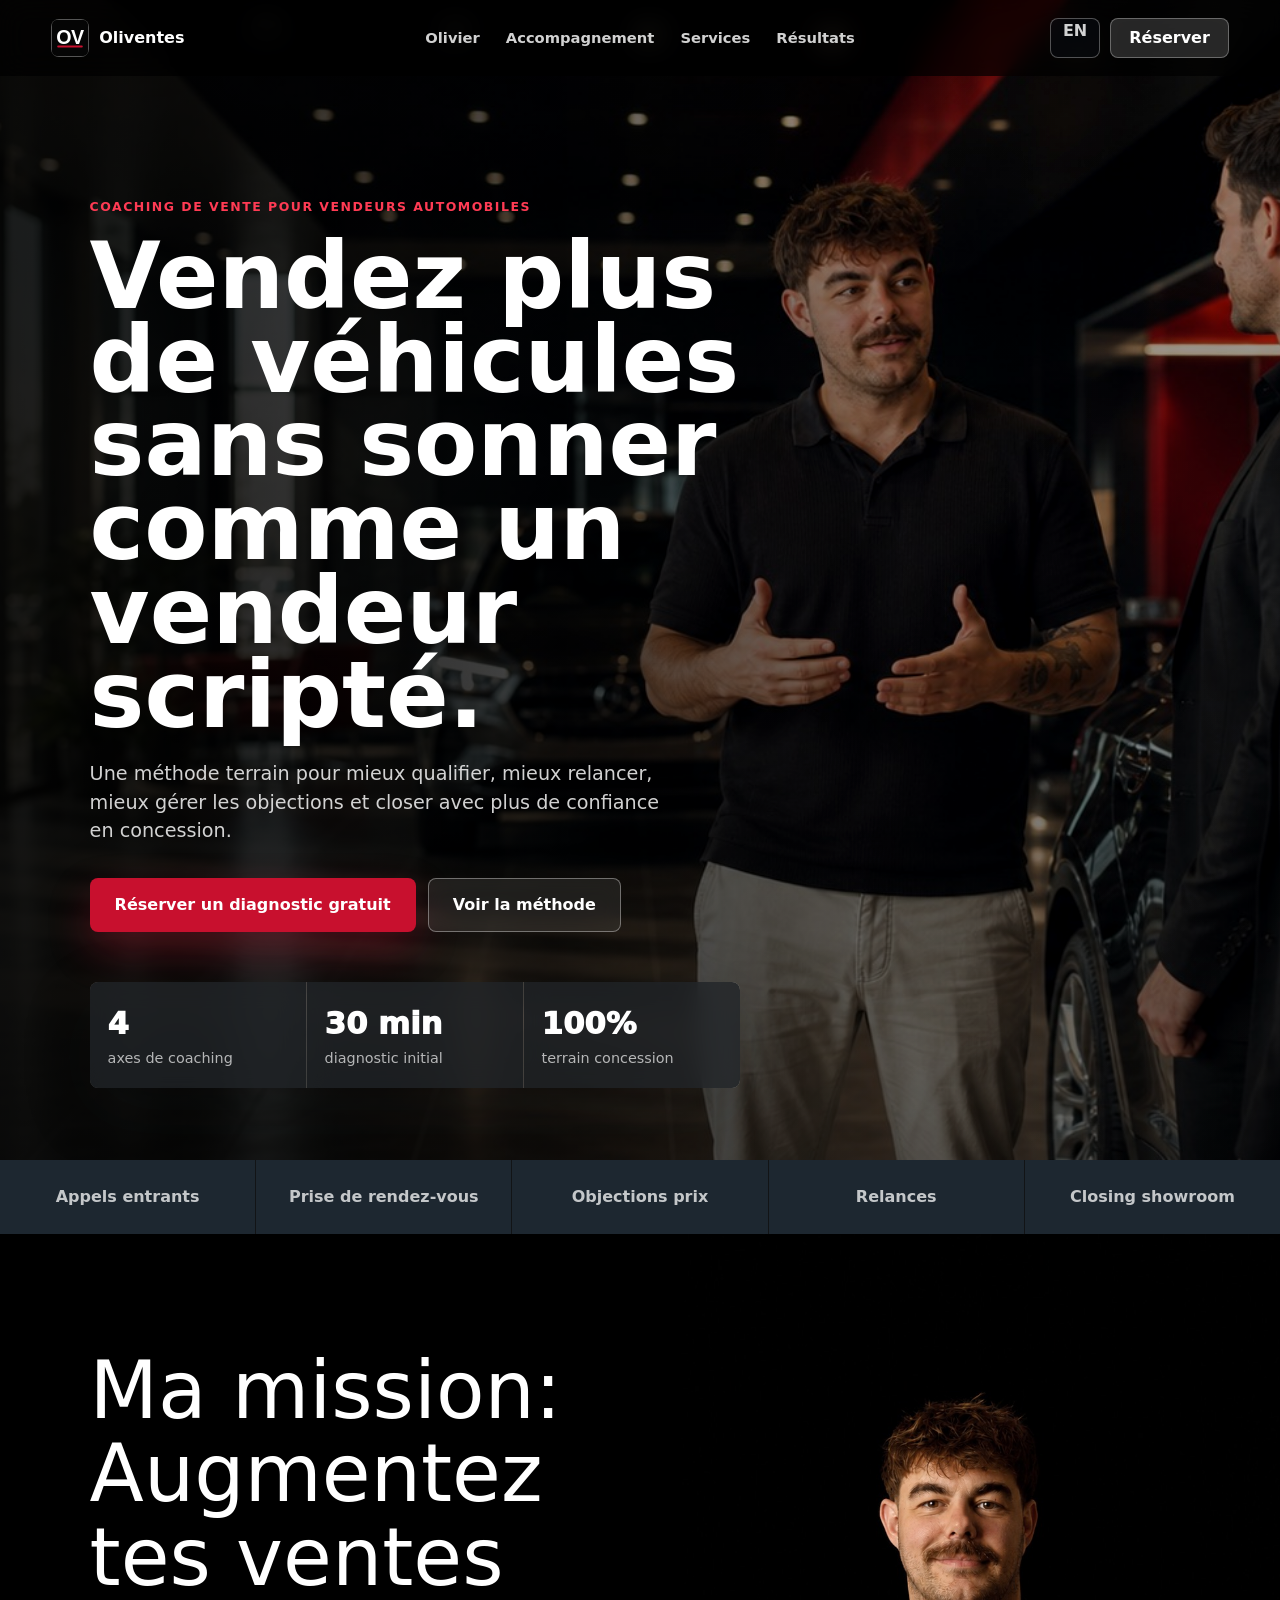
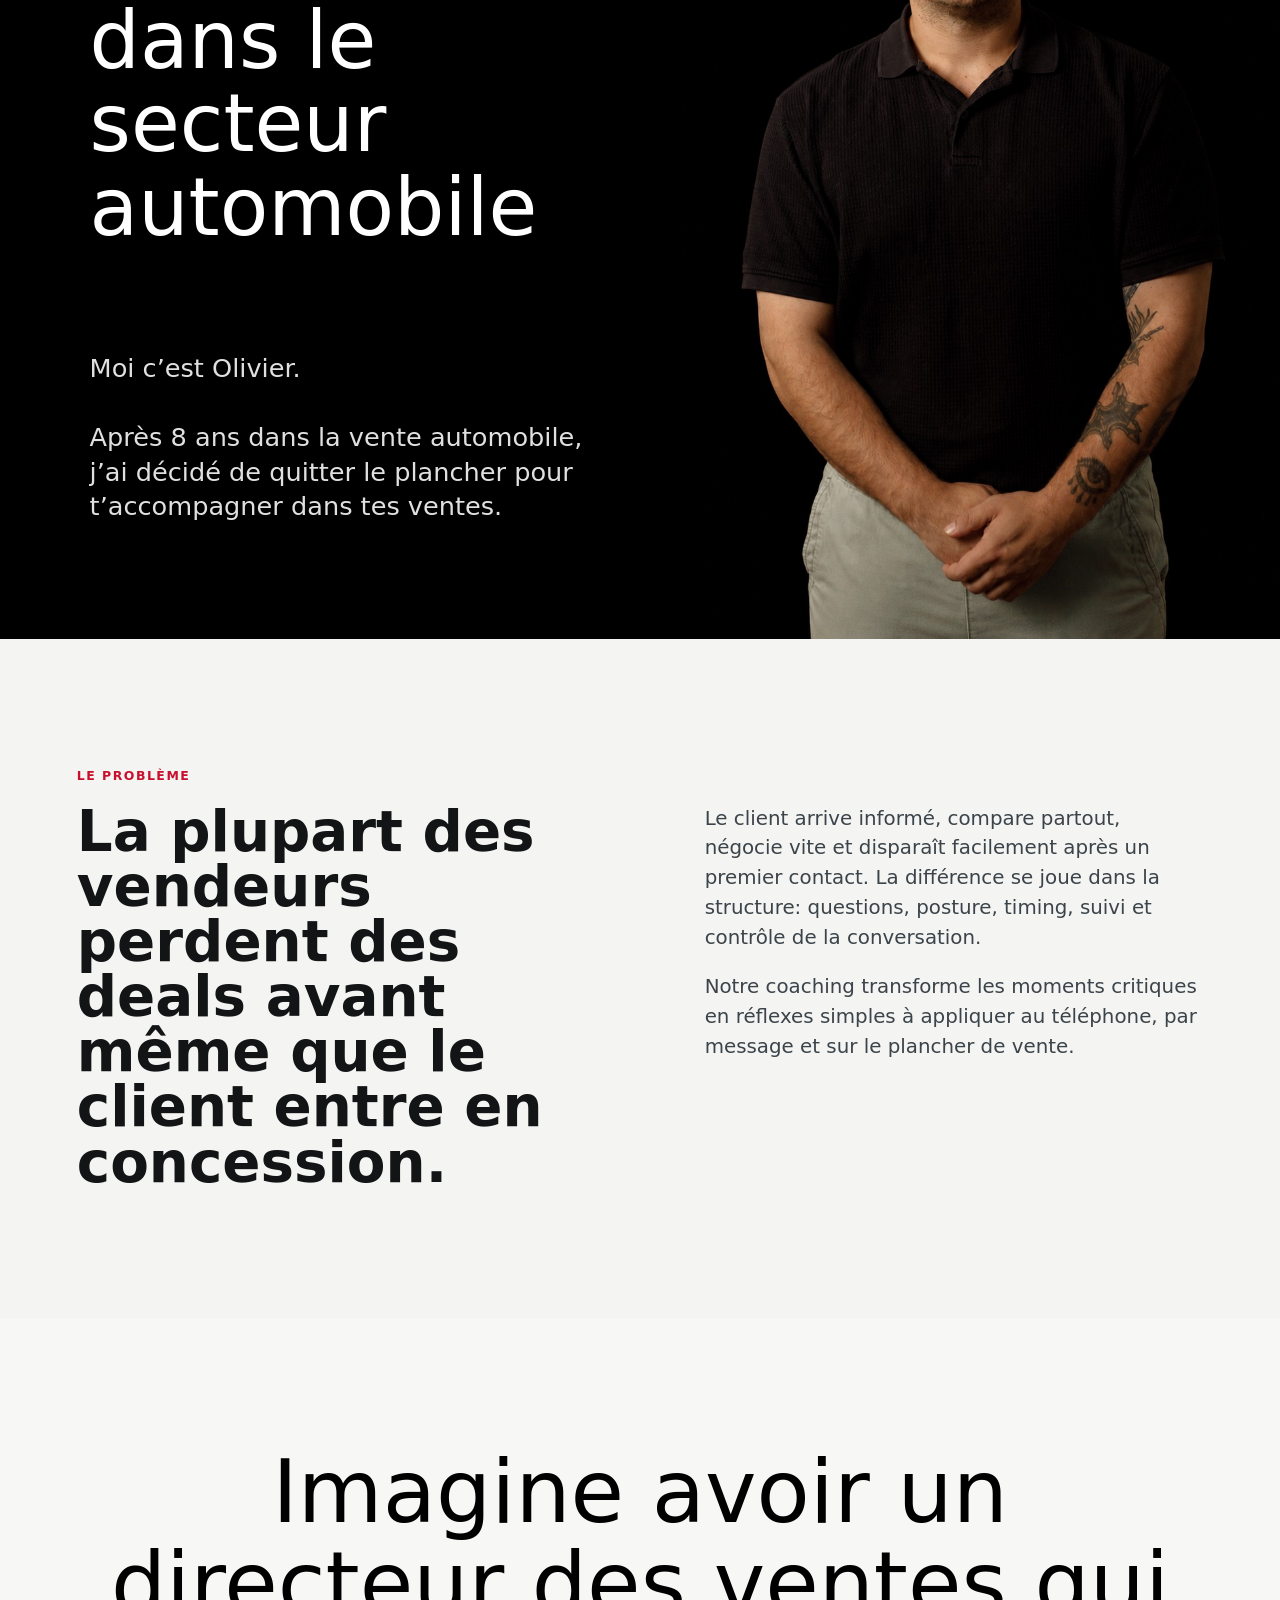
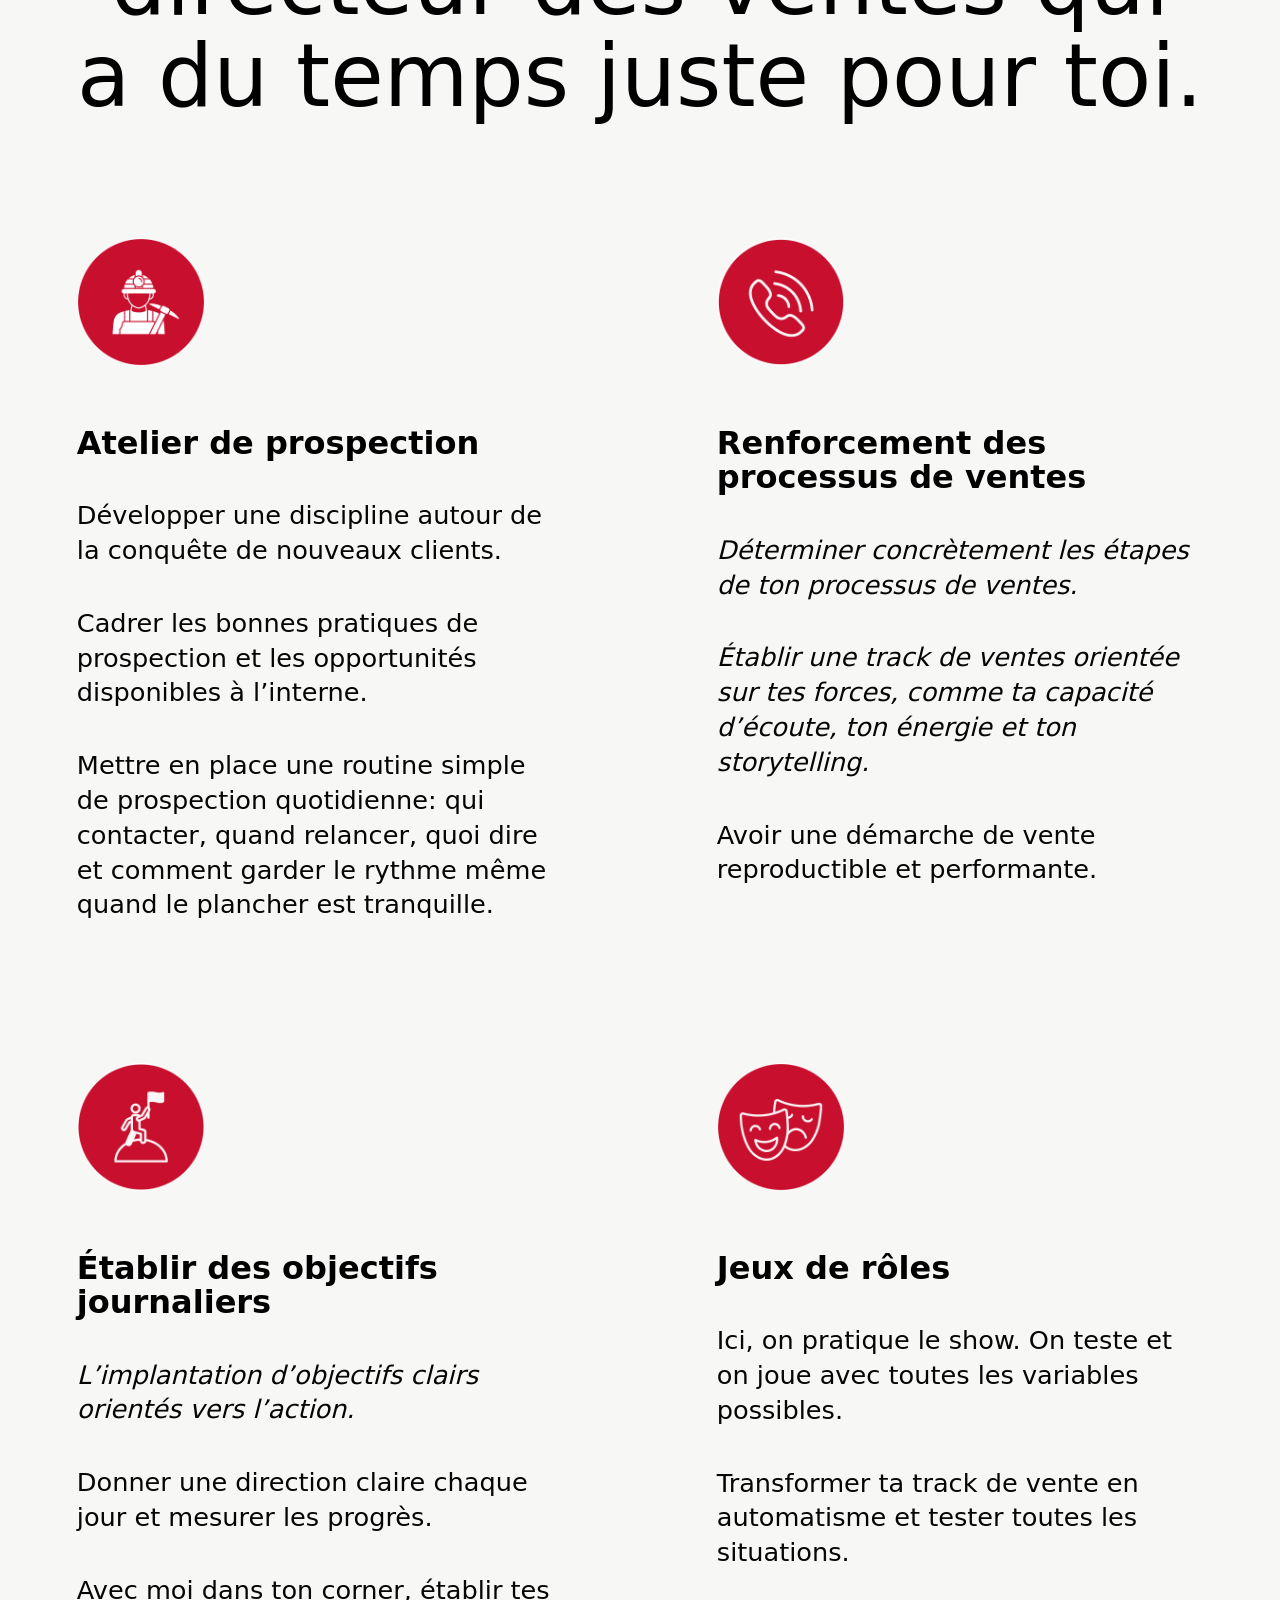
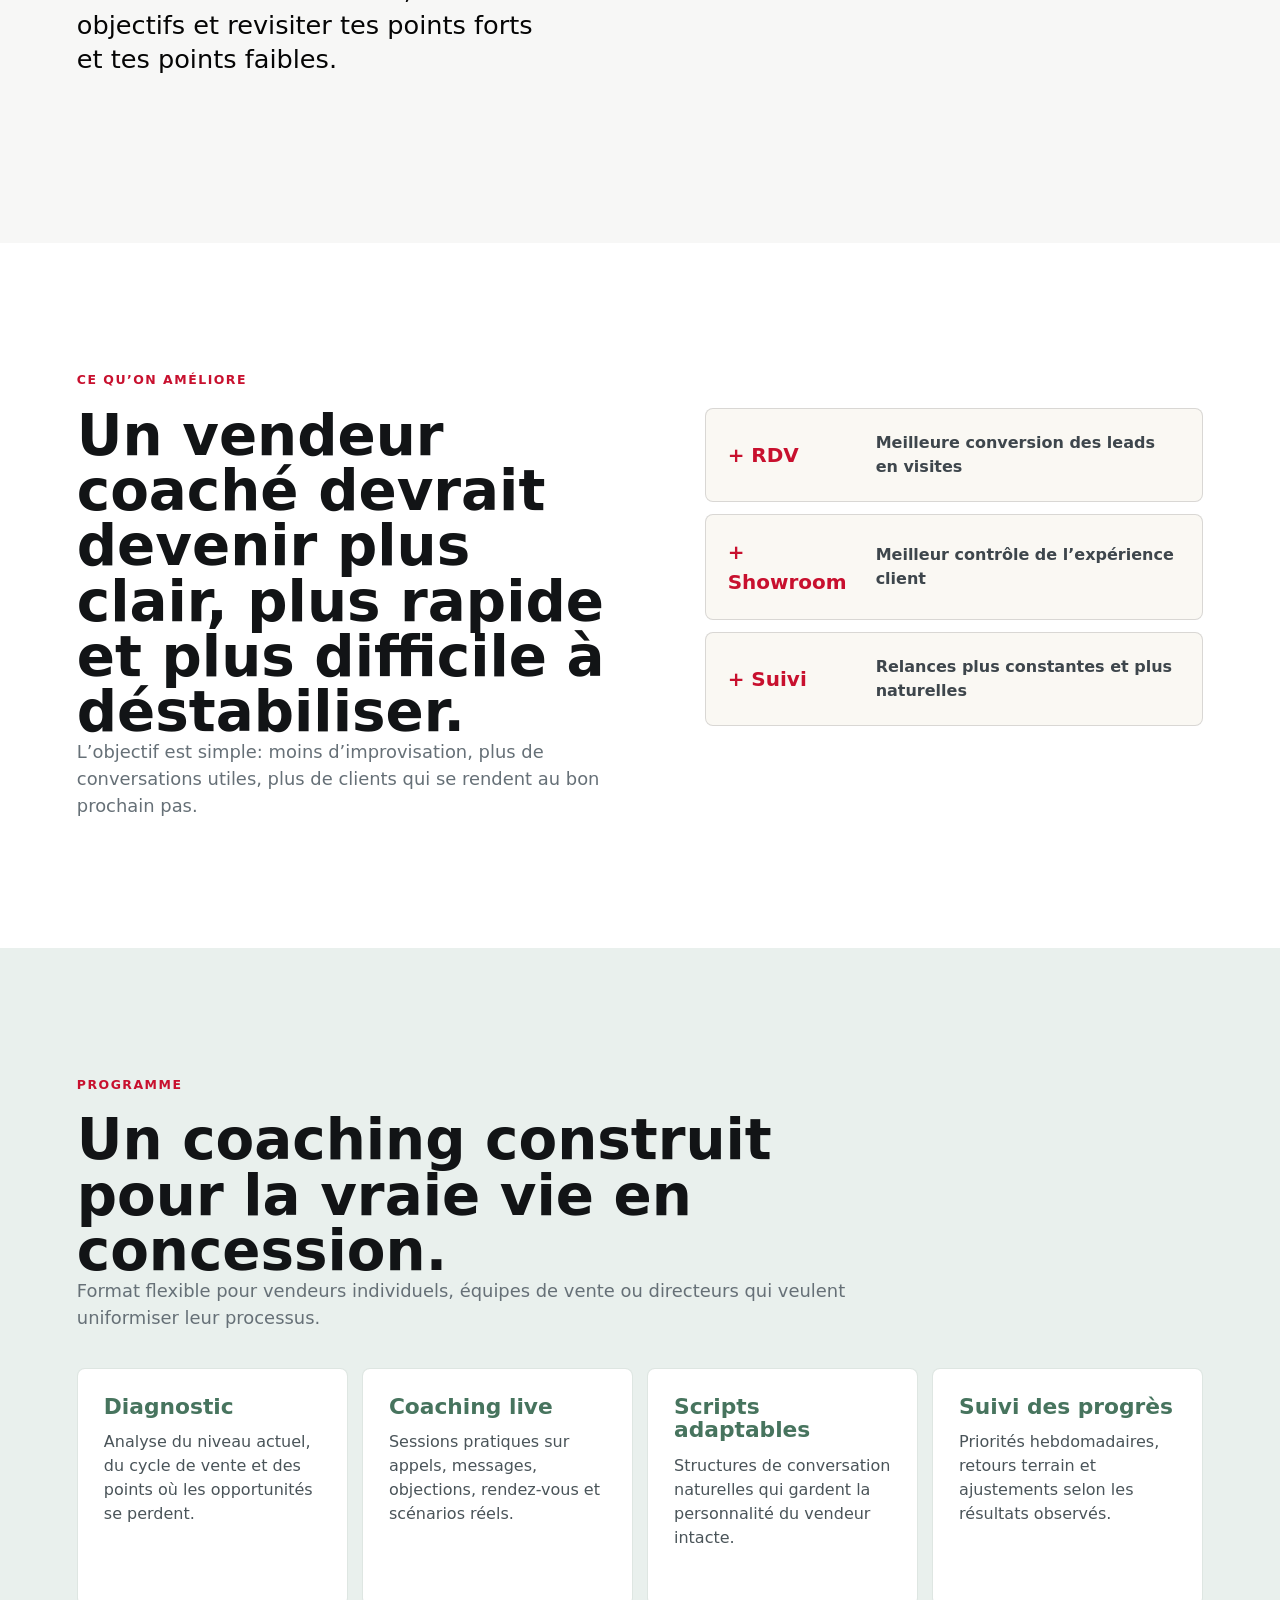
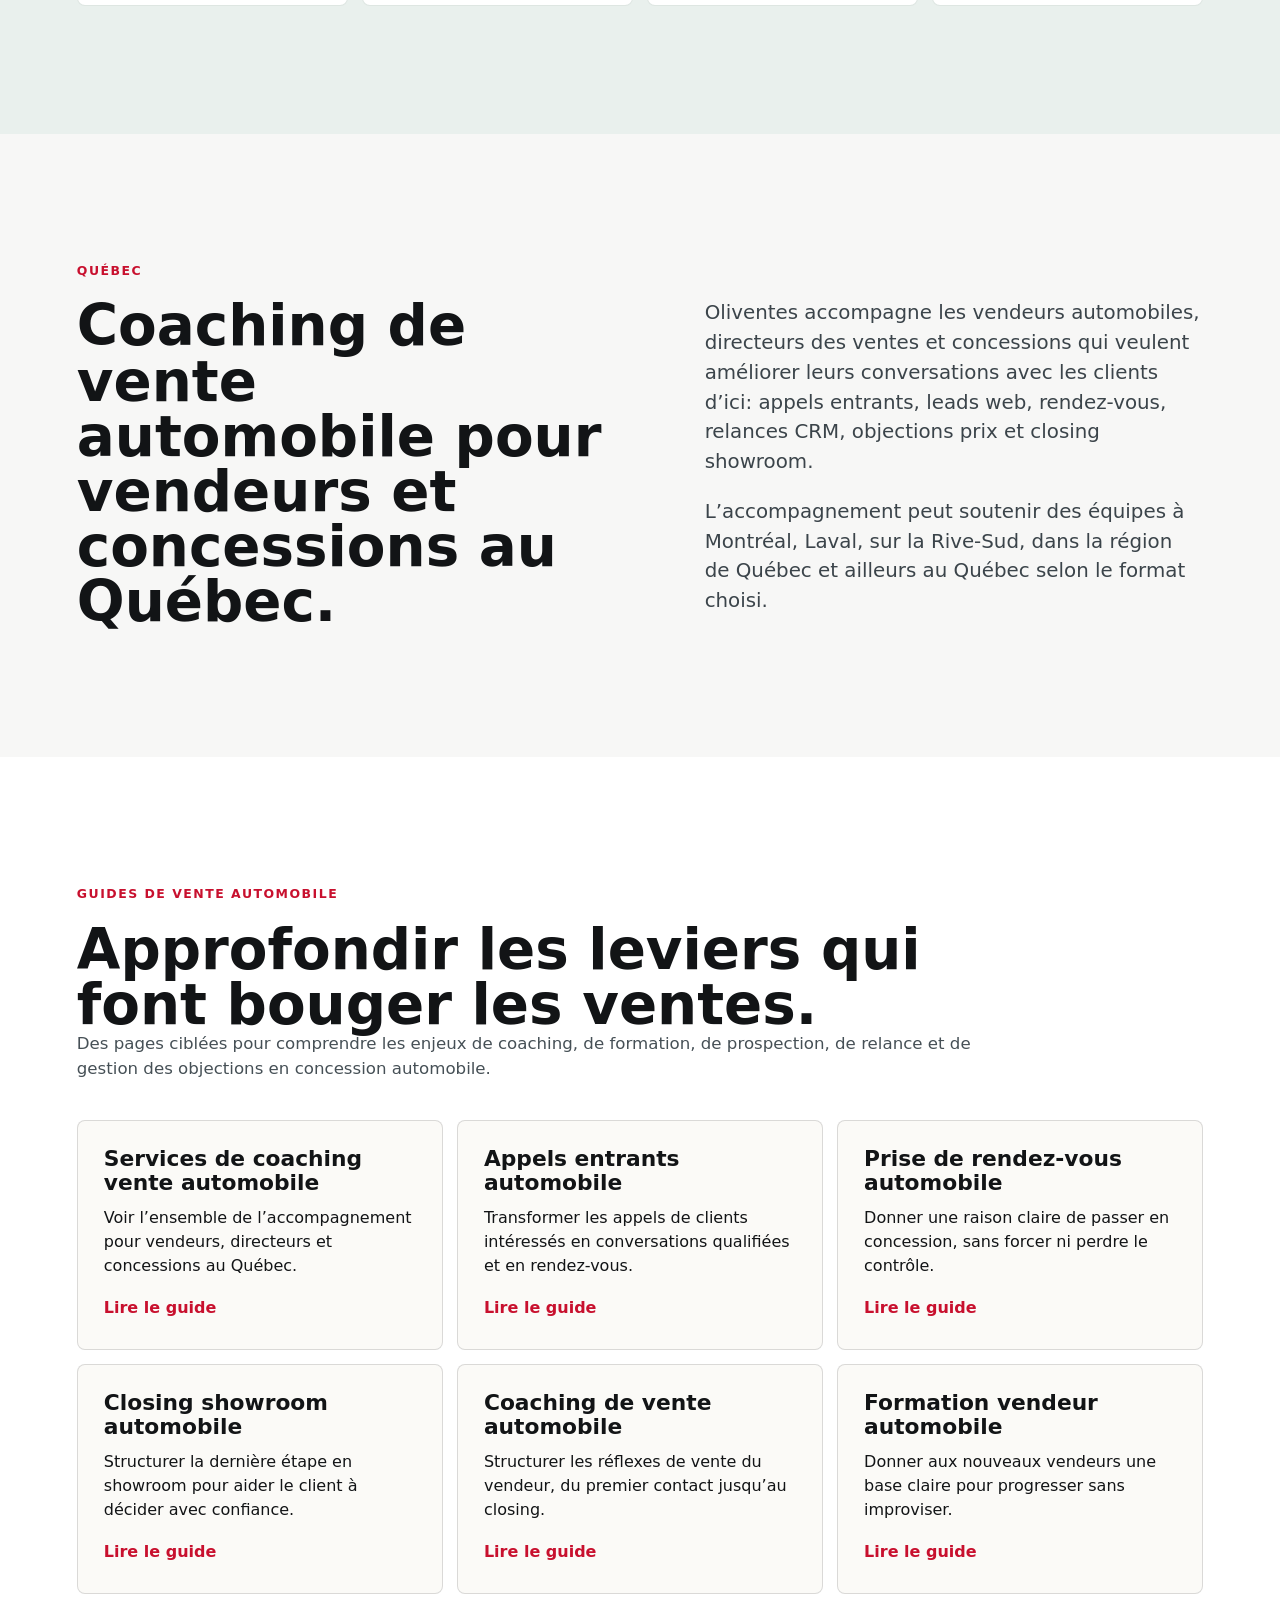
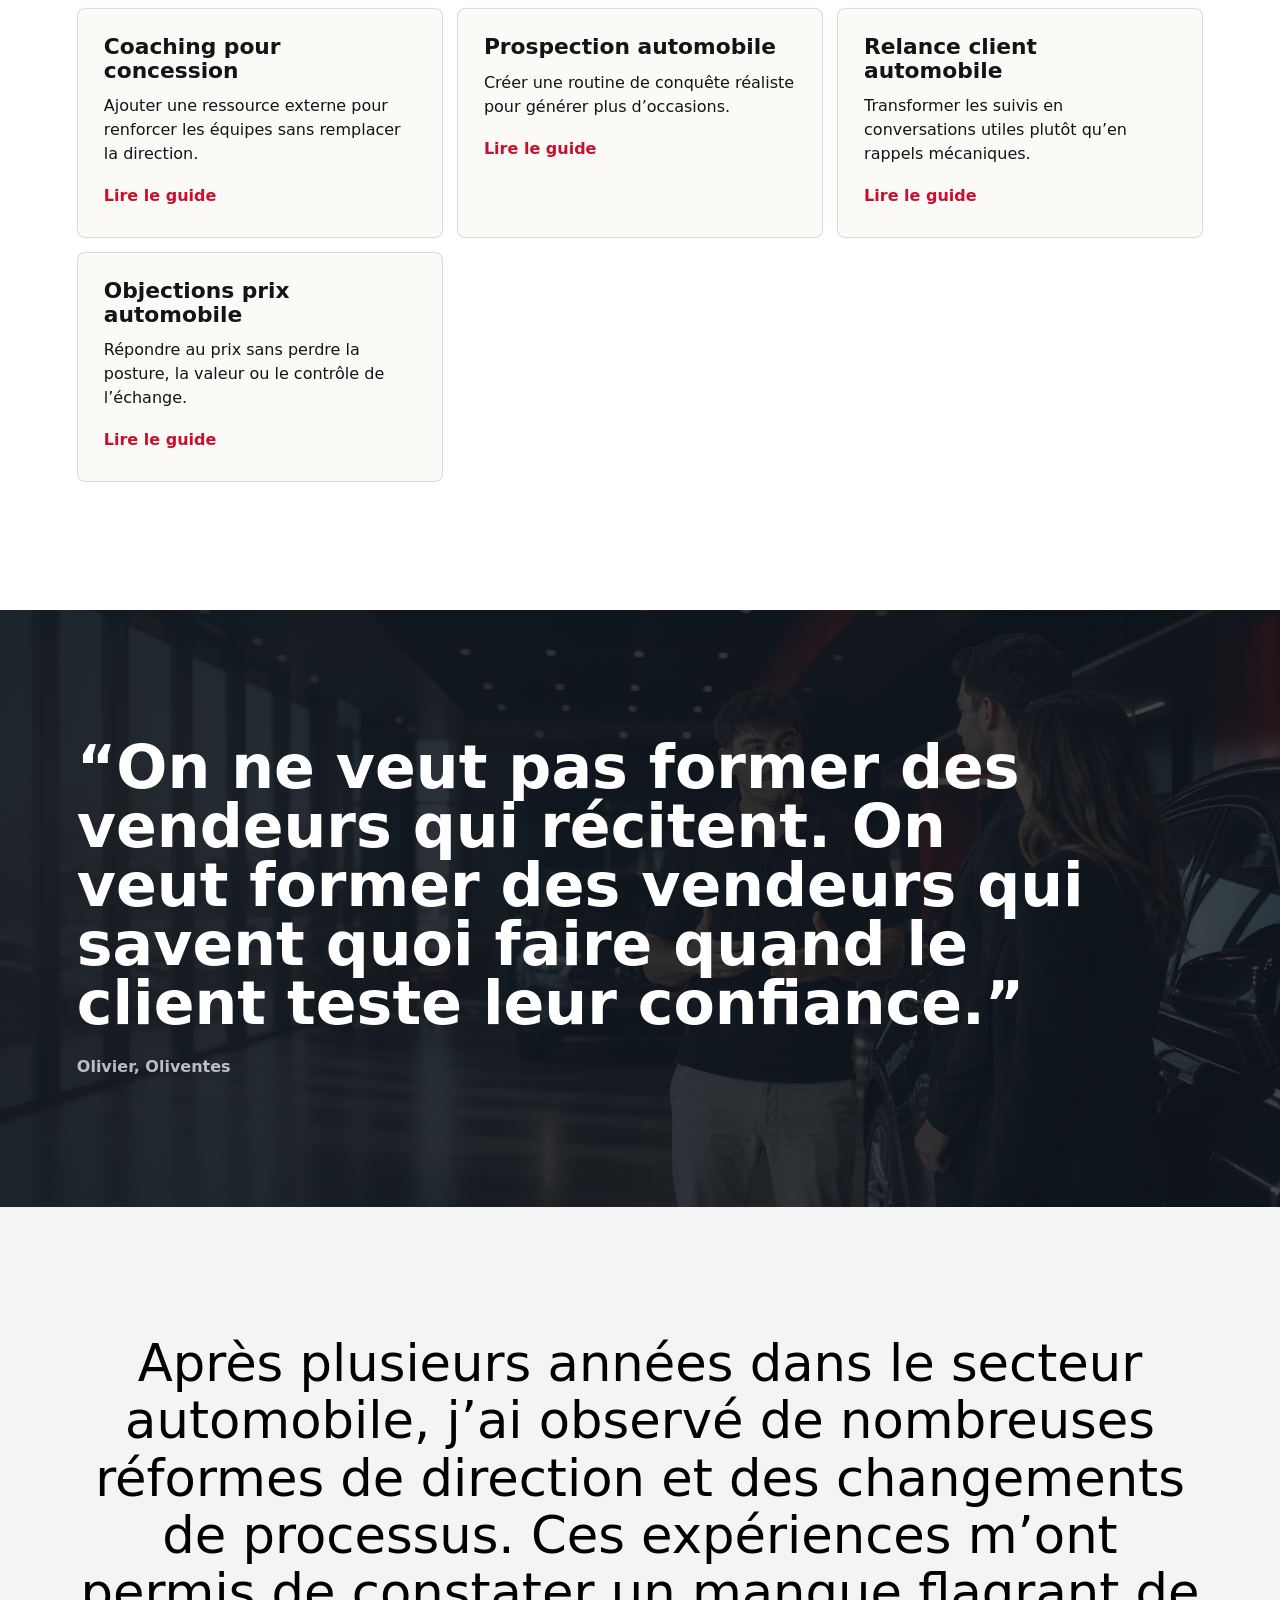
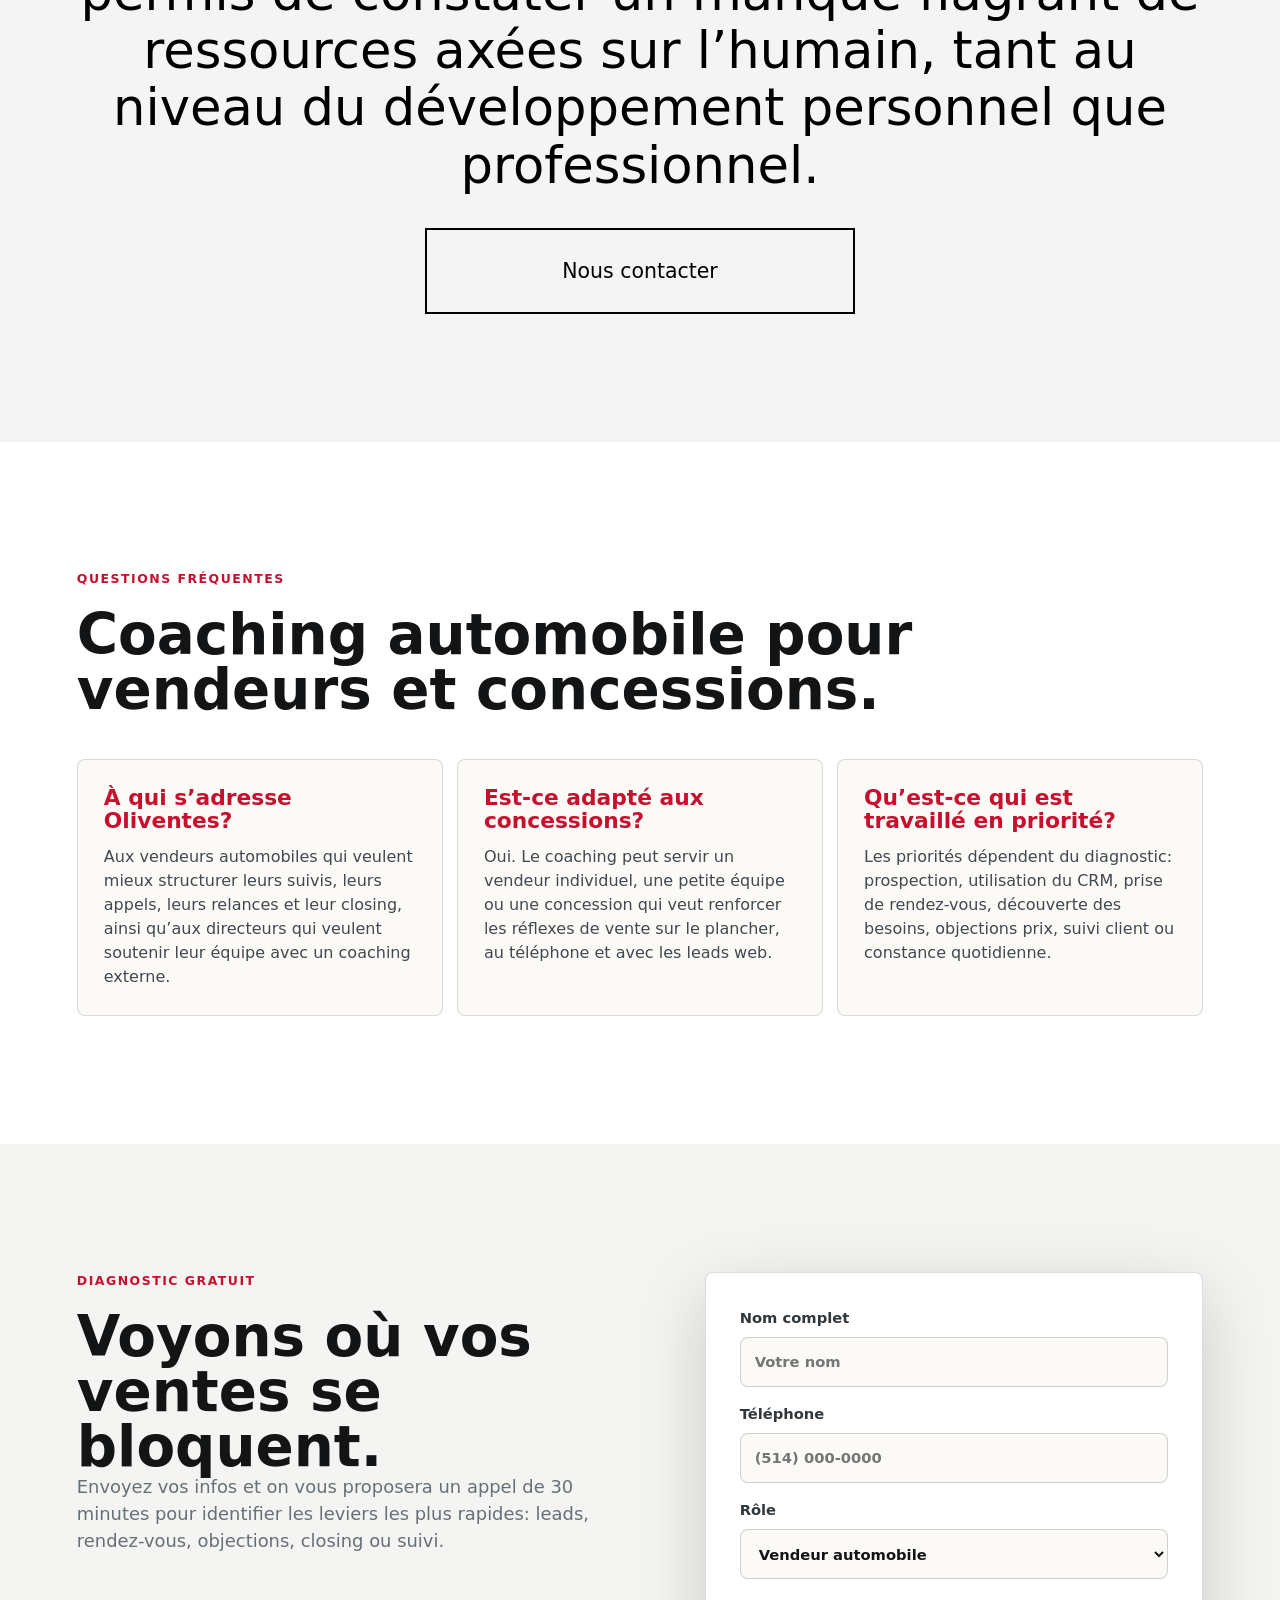
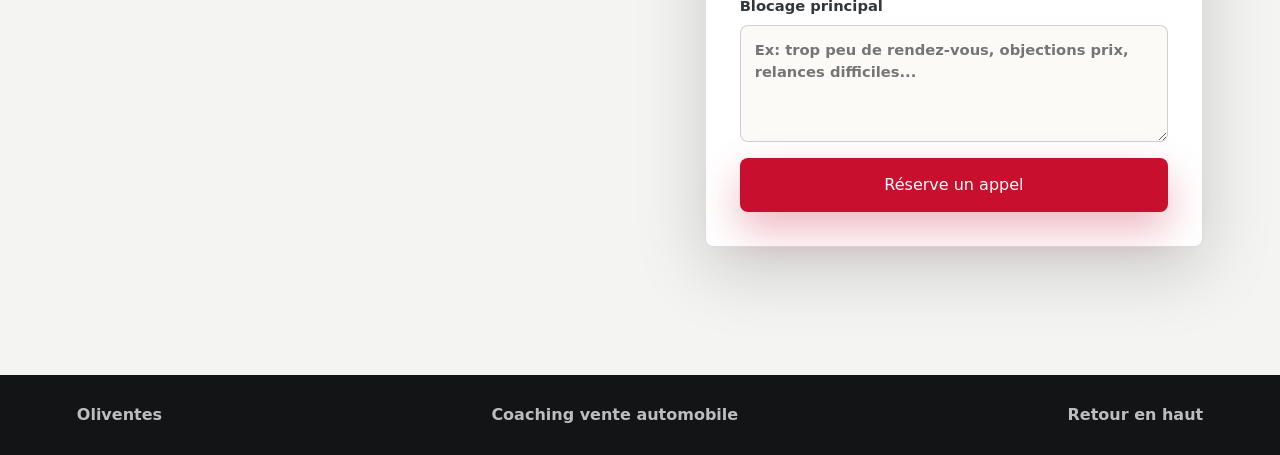
==== commit c9ae2c00: "Add Meta Pixel tracking" ====
--- a/index.html
+++ b/index.html
@@ -104,8 +104,23 @@
         ]
       }
     </script>
+    <!-- Meta Pixel Code -->
+    <script>
+      !function(f,b,e,v,n,t,s)
+      {if(f.fbq)return;n=f.fbq=function(){n.callMethod?
+      n.callMethod.apply(n,arguments):n.queue.push(arguments)};
+      if(!f._fbq)f._fbq=n;n.push=n;n.loaded=!0;n.version='2.0';
+      n.queue=[];t=b.createElement(e);t.async=!0;
+      t.src=v;s=b.getElementsByTagName(e)[0];
+      s.parentNode.insertBefore(t,s)}(window, document,'script',
+      'https://connect.facebook.net/en_US/fbevents.js');
+      fbq('init', '2800323247006526');
+      fbq('track', 'PageView');
+    </script>
+    <!-- End Meta Pixel Code -->
   </head>
   <body>
+    <noscript><img height="1" width="1" style="display:none" src="https://www.facebook.com/tr?id=2800323247006526&ev=PageView&noscript=1" alt=""></noscript>
     <header class="site-header" aria-label="Navigation principale">
       <a class="brand" href="#top" aria-label="Oliventes">
         <span class="brand-mark brand-mark-ov" aria-hidden="true">
--- a/styles.css
+++ b/styles.css
@@ -160,8 +160,7 @@
   isolation: isolate;
 }
 
-.hero picture,
-.coach-section > picture {
+.hero picture {
   display: contents;
 }
 
@@ -364,10 +363,19 @@
   margin-bottom: 0;
 }
 
+.coach-section > picture,
 .coach-photo {
   width: 100%;
   height: 100%;
   min-height: 760px;
+}
+
+.coach-section > picture {
+  display: block;
+}
+
+.coach-photo {
+  display: block;
   object-fit: cover;
   object-position: center top;
 }
@@ -618,6 +626,15 @@
 .seo-hero h1 {
   max-width: 1000px;
   font-size: clamp(2.7rem, 6vw, 6rem);
+}
+
+.service-page .seo-hero h1 {
+  max-width: 1420px;
+  font-size: clamp(2.7rem, 5.2vw, 5.45rem);
+}
+
+.no-break {
+  white-space: nowrap;
 }
 
 .seo-hero p {
@@ -955,6 +972,7 @@
   }
 
   .coach-section,
+  .coach-section > picture,
   .coach-photo {
     min-height: auto;
   }
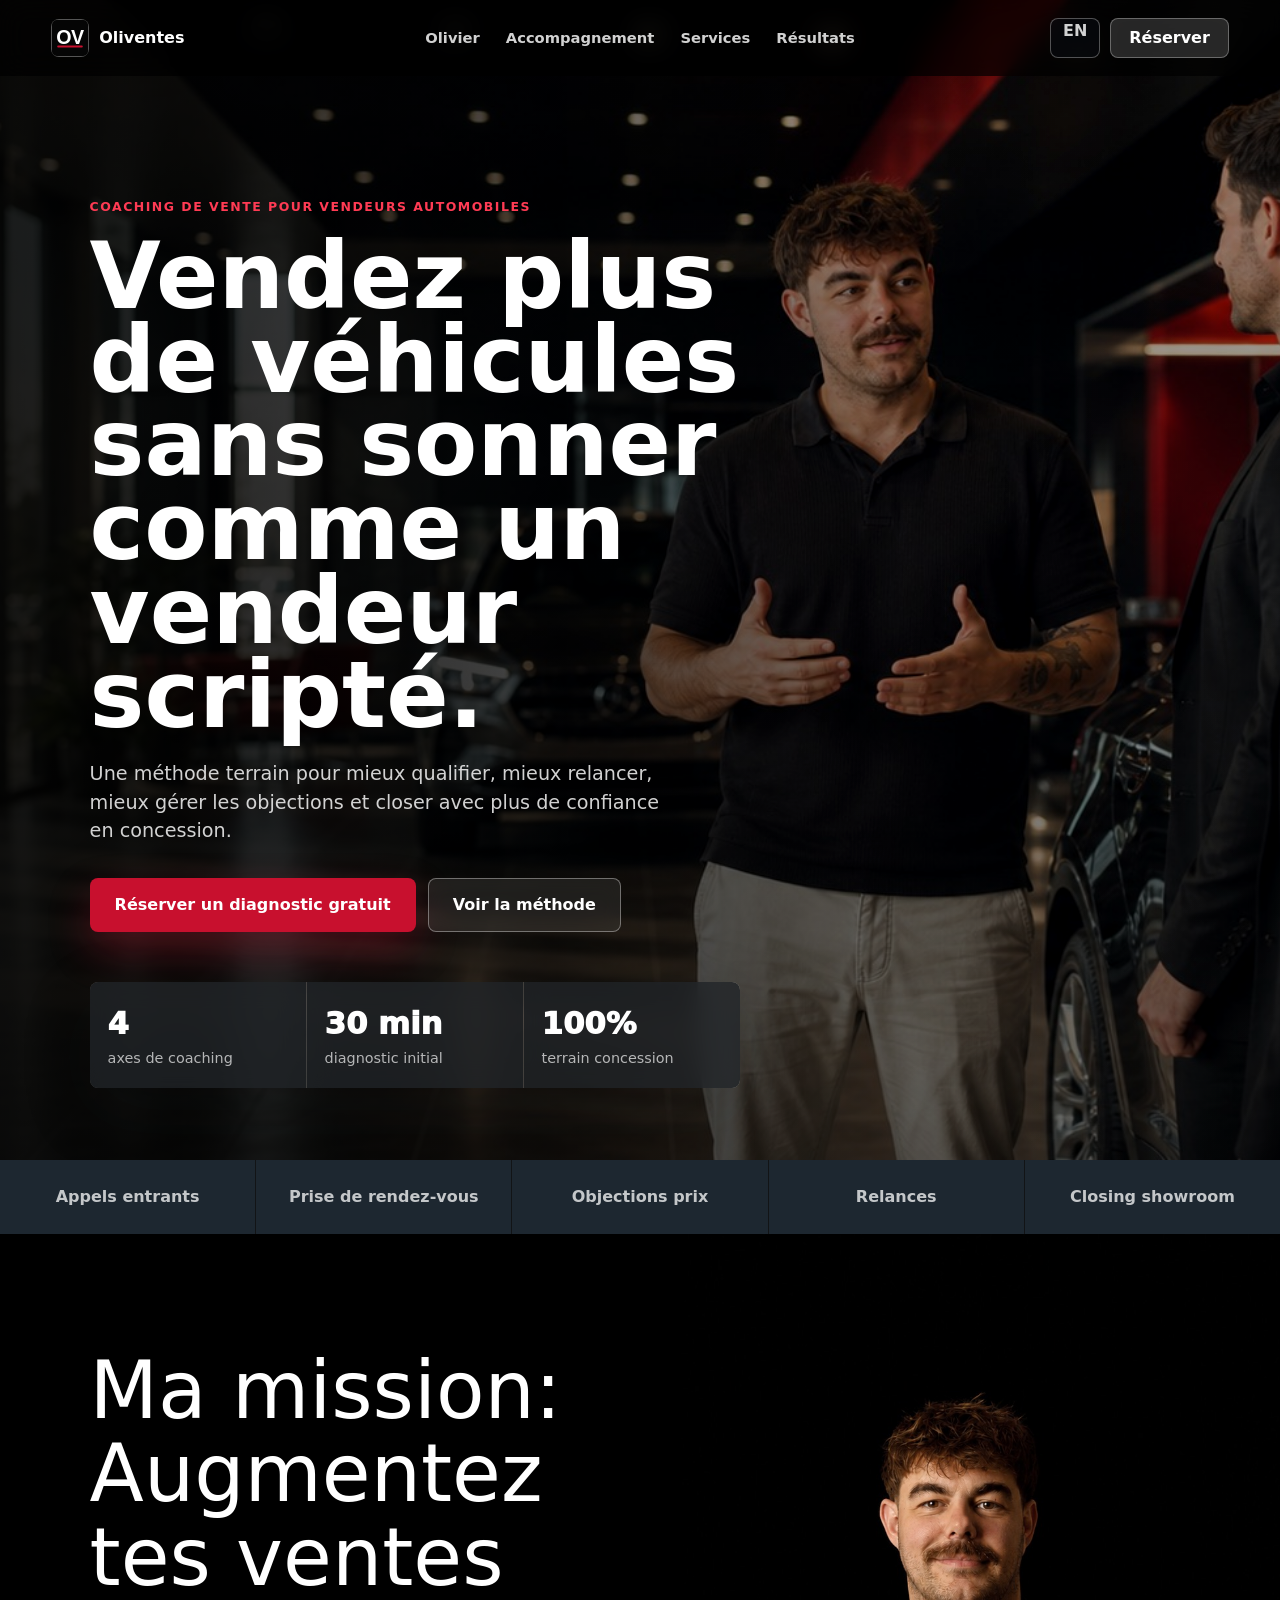
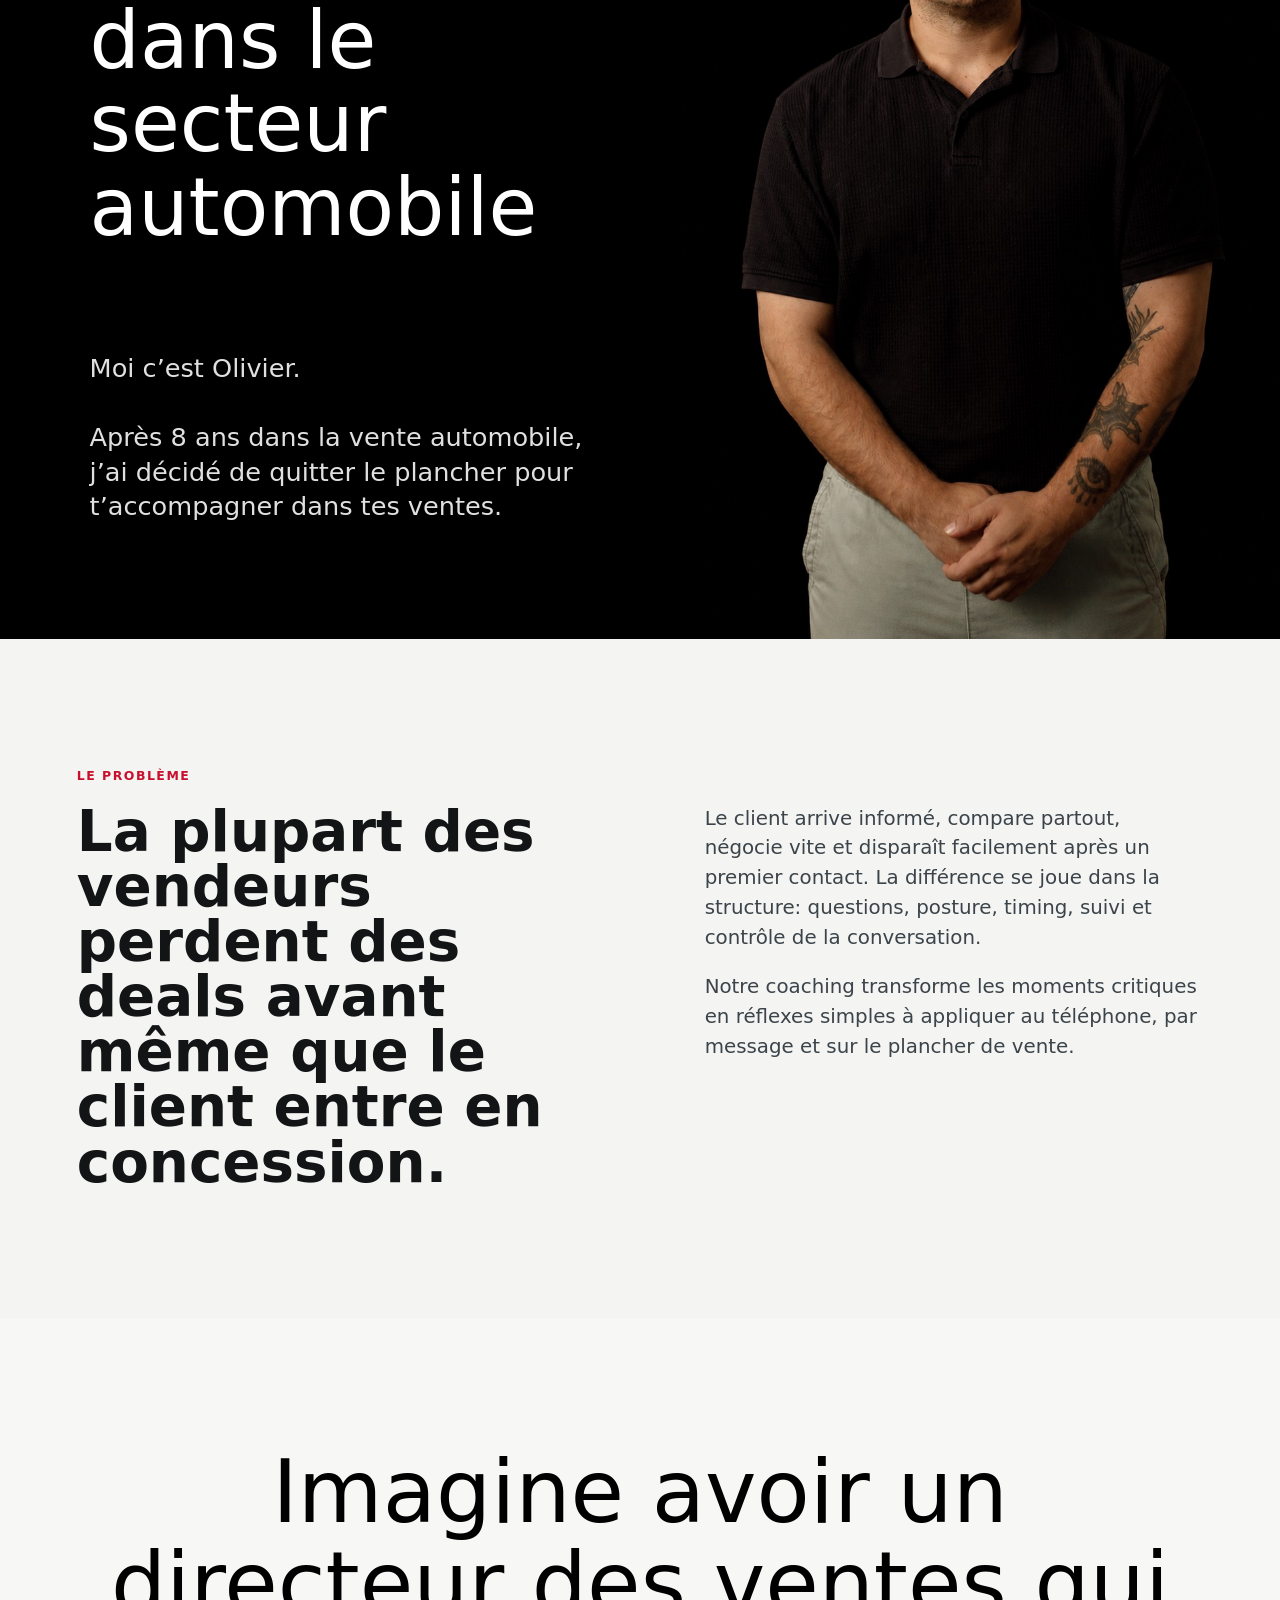
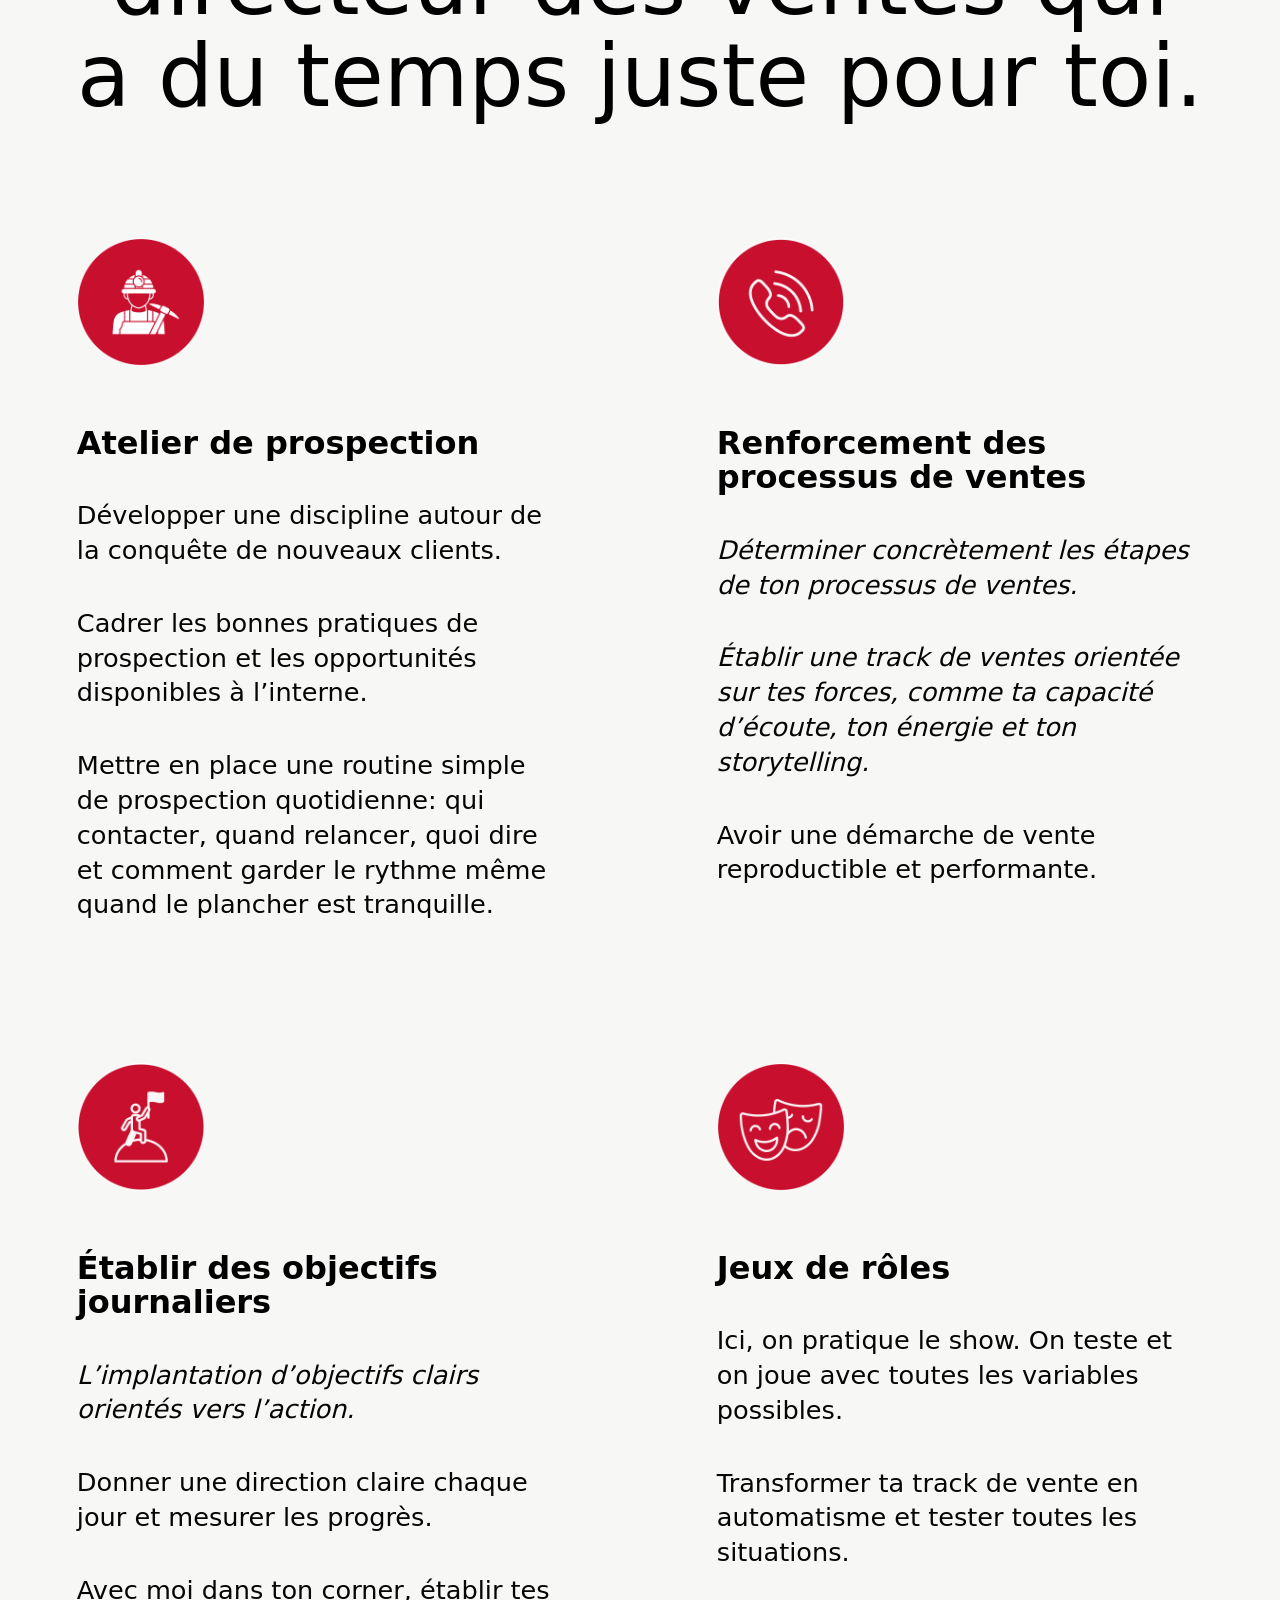
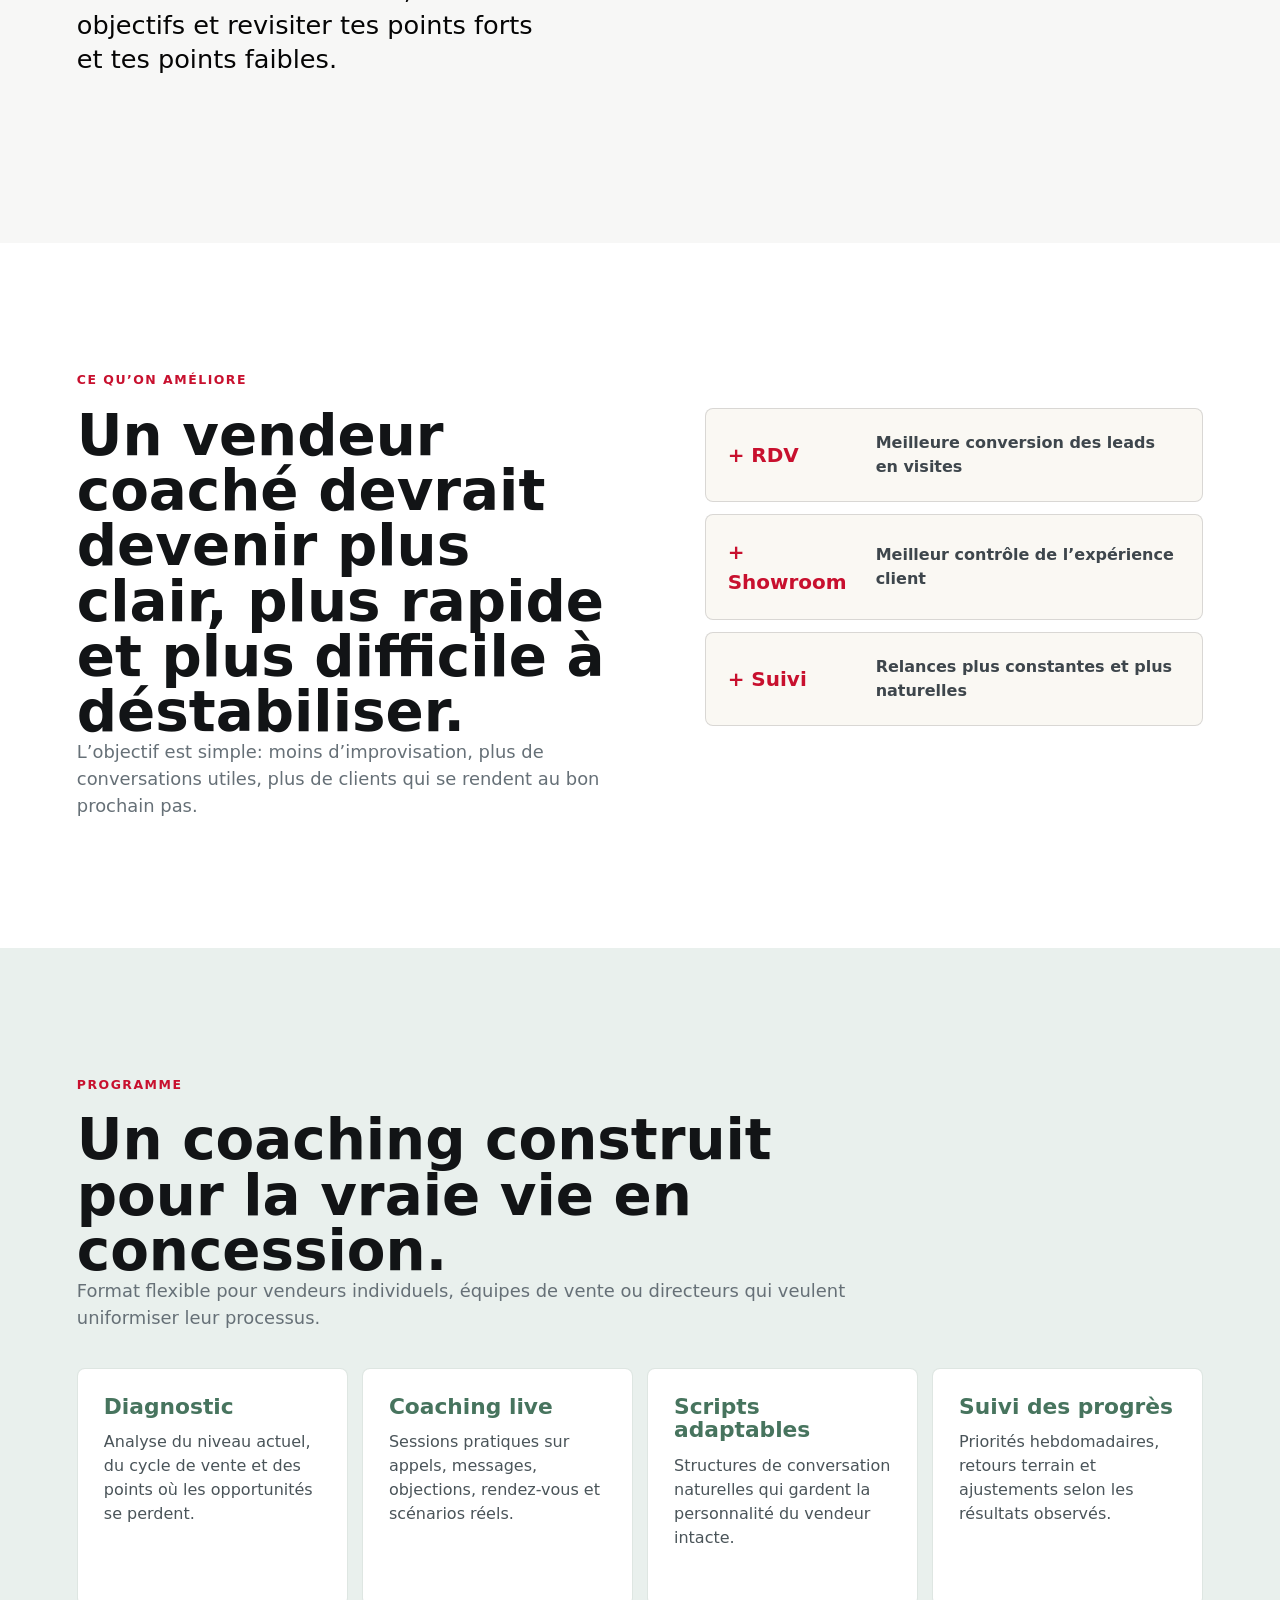
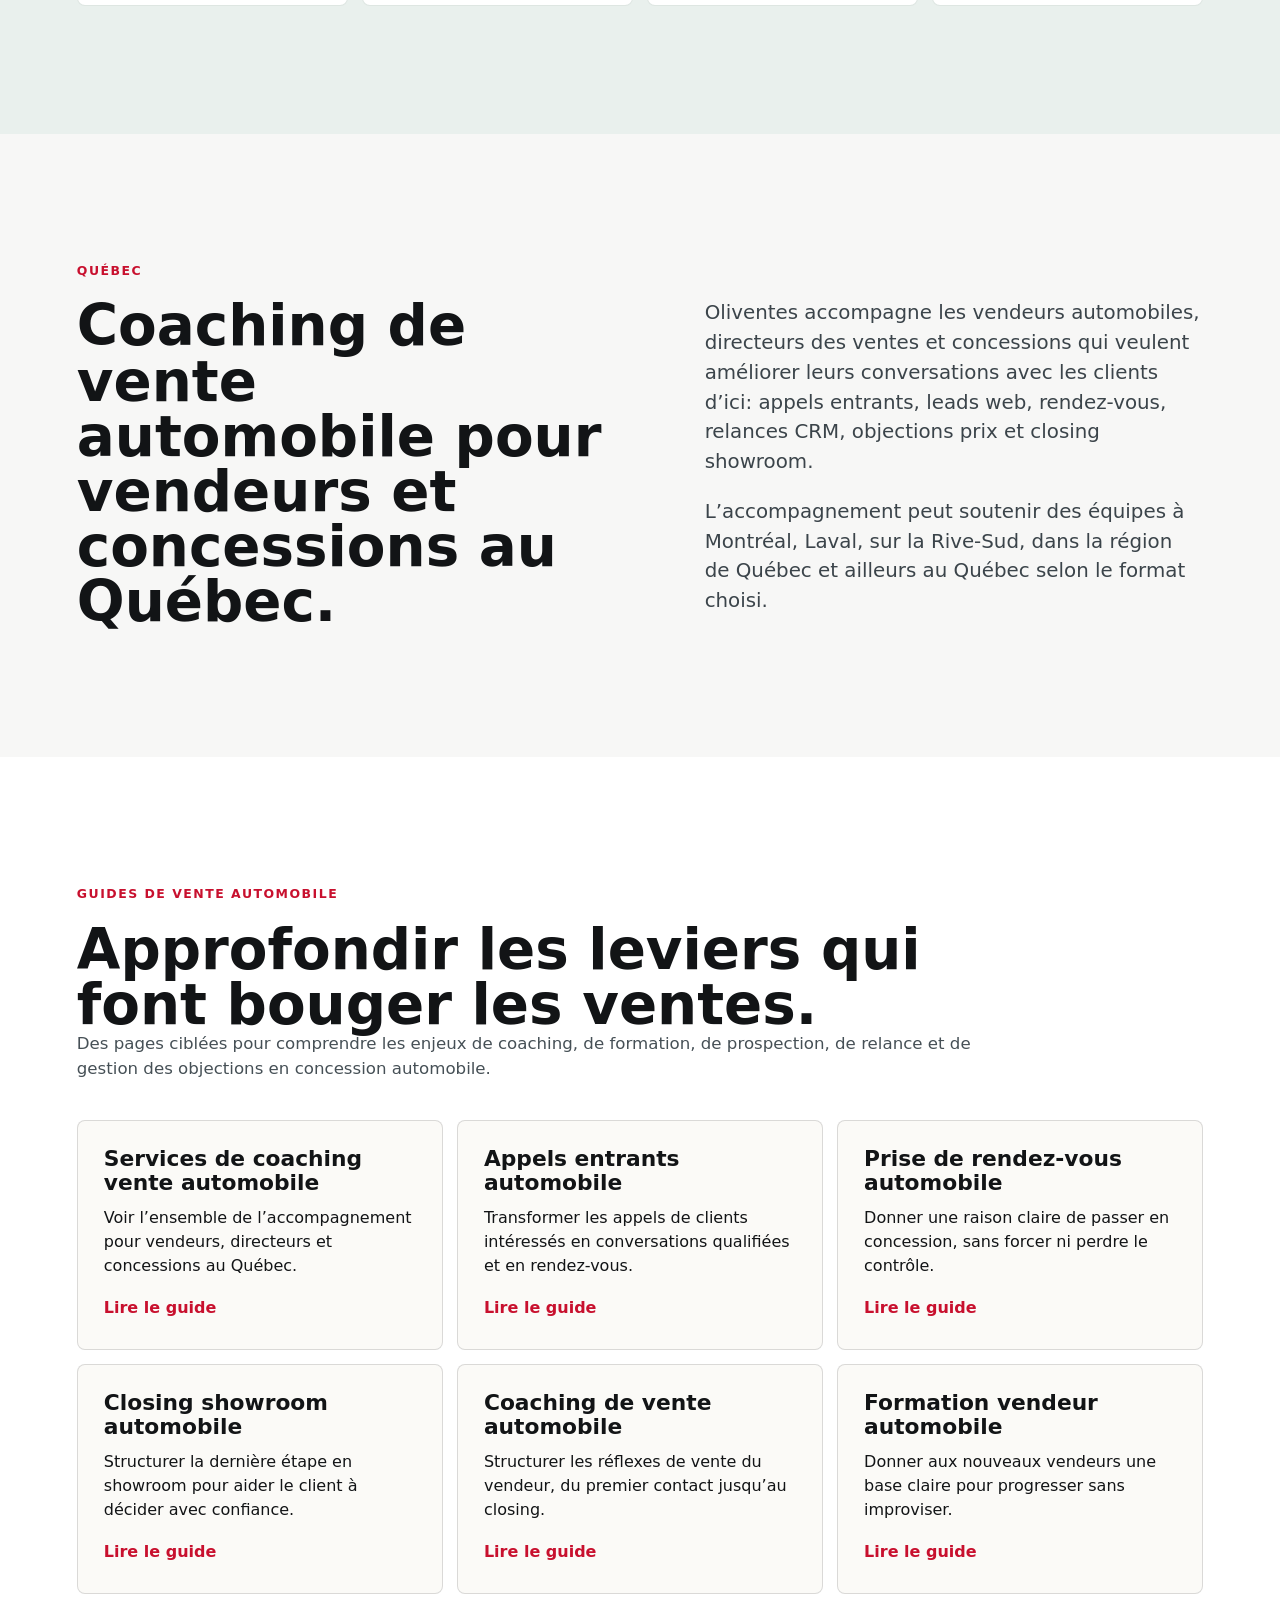
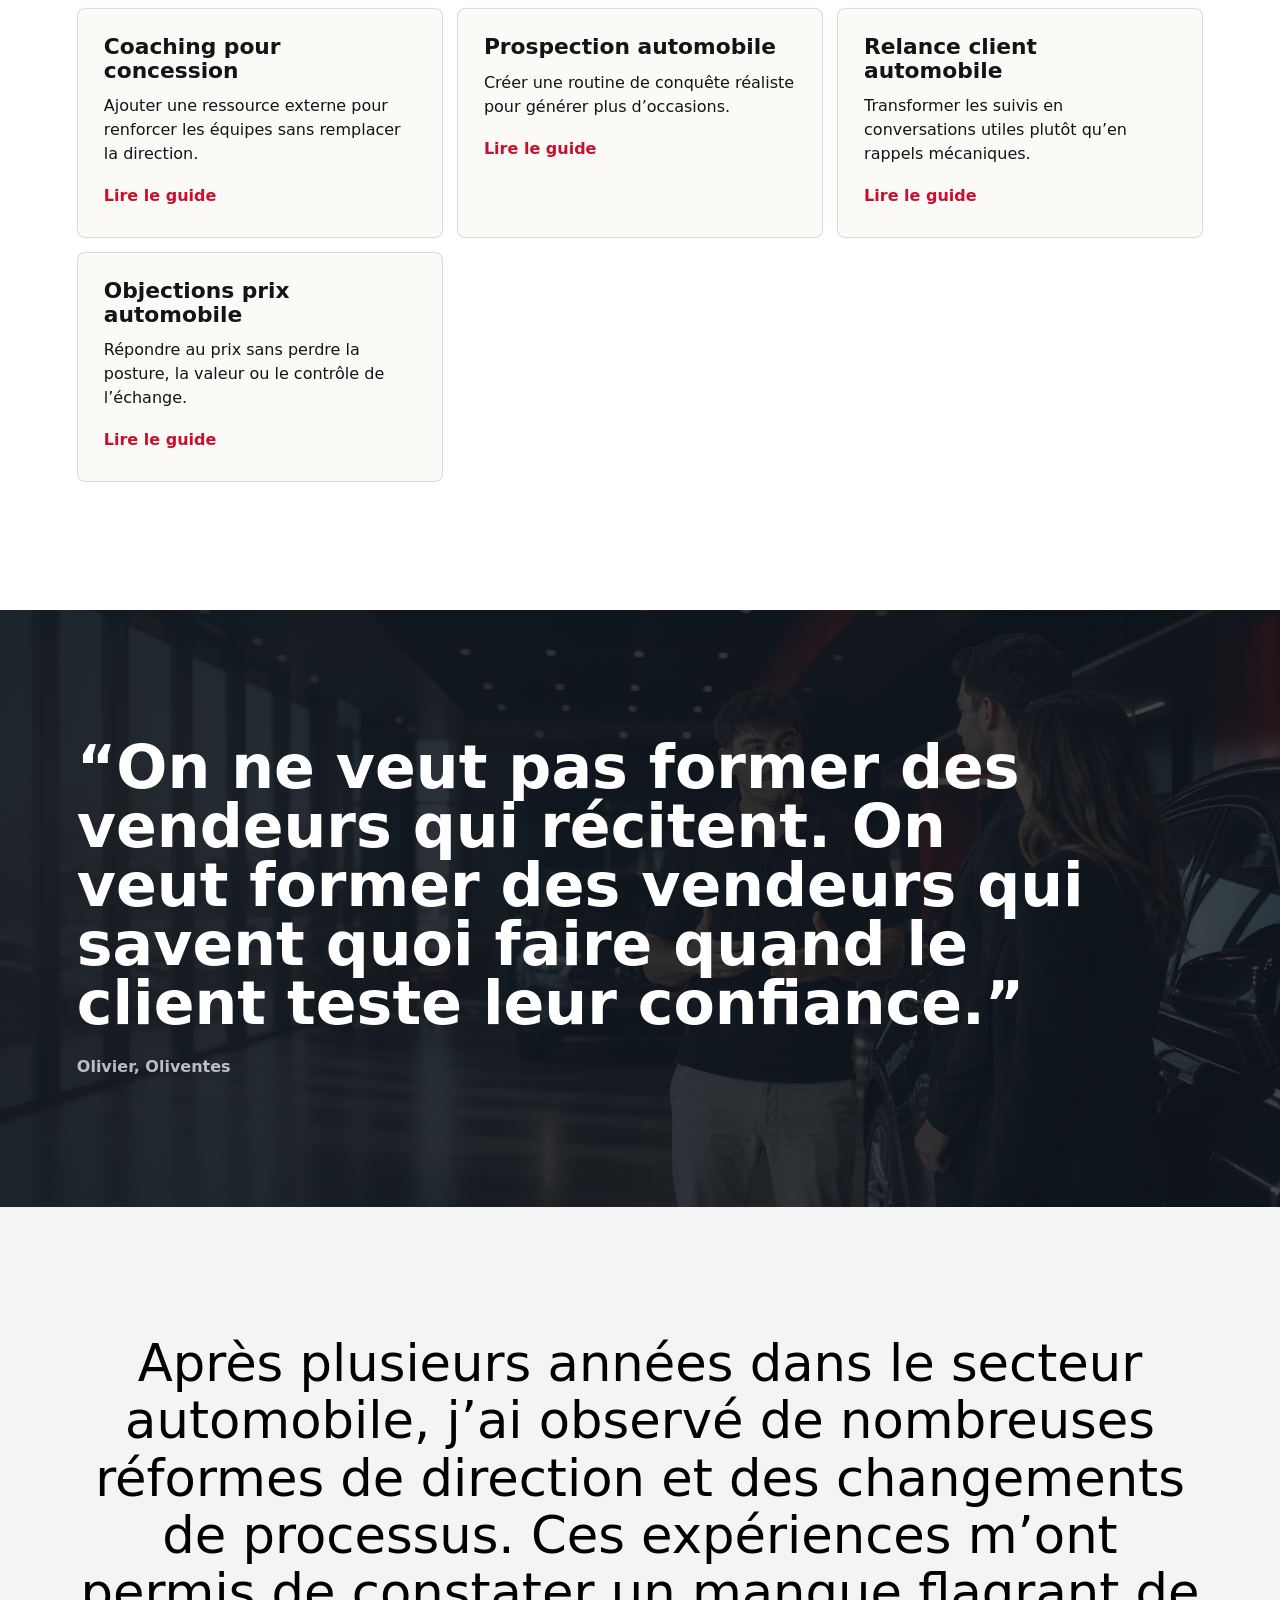
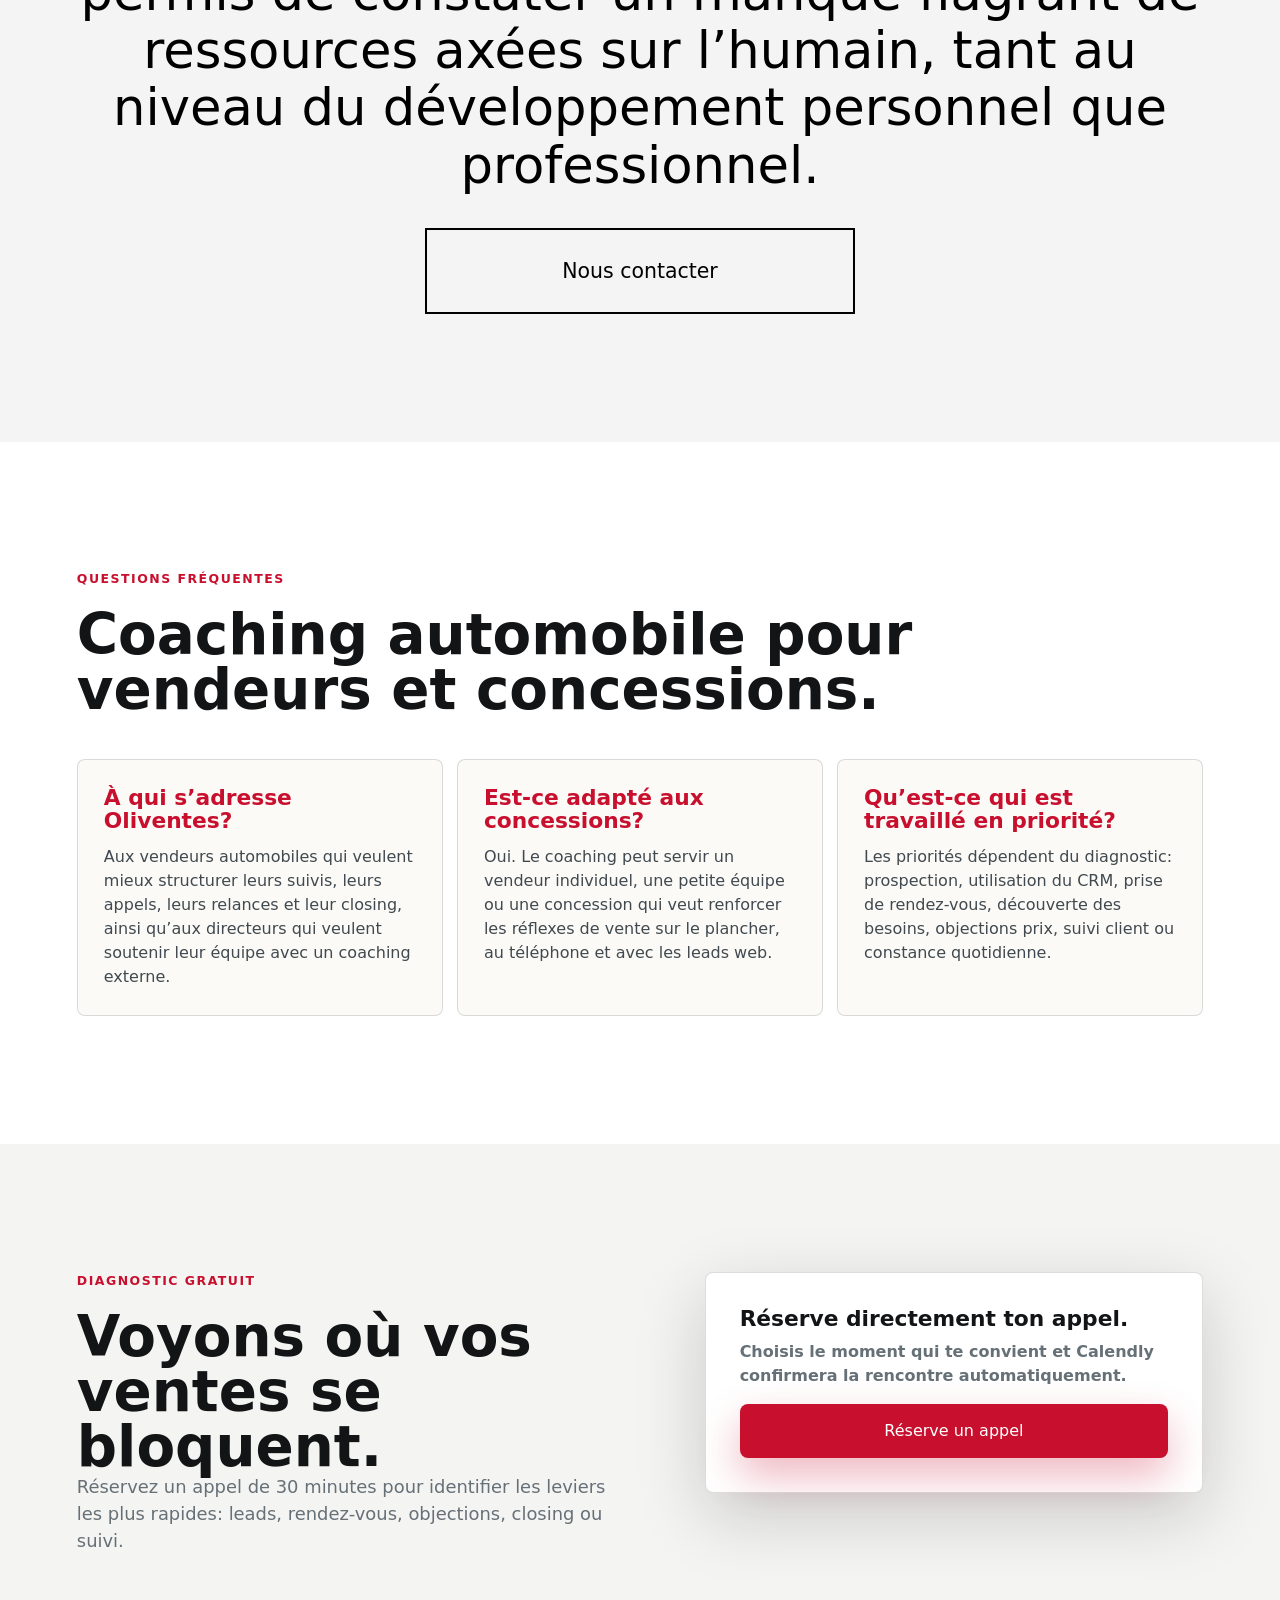
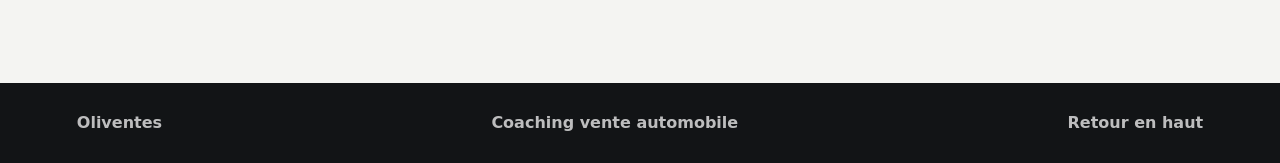
==== commit 16a51a60: "Add Calendly booking widget" ====
--- a/index.html
+++ b/index.html
@@ -423,32 +423,17 @@
           <div class="section-kicker">Diagnostic gratuit</div>
           <h2>Voyons où vos ventes se bloquent.</h2>
           <p>
-            Envoyez vos infos et on vous proposera un appel de 30 minutes pour identifier les leviers les plus rapides: leads, rendez-vous, objections, closing ou suivi.
+            Réservez un appel de 30 minutes pour identifier les leviers les plus rapides: leads, rendez-vous, objections, closing ou suivi.
           </p>
         </div>
-        <form class="lead-form" action="#" method="post">
-          <label>
-            Nom complet
-            <input type="text" name="name" autocomplete="name" placeholder="Votre nom">
-          </label>
-          <label>
-            Téléphone
-            <input type="tel" name="phone" autocomplete="tel" placeholder="(514) 000-0000">
-          </label>
-          <label>
-            Rôle
-            <select name="role">
-              <option>Vendeur automobile</option>
-              <option>Directeur des ventes</option>
-              <option>Propriétaire / concession</option>
-            </select>
-          </label>
-          <label>
-            Blocage principal
-            <textarea name="challenge" rows="4" placeholder="Ex: trop peu de rendez-vous, objections prix, relances difficiles..."></textarea>
-          </label>
-          <button class="btn primary form-btn" type="submit">Réserve un appel</button>
-        </form>
+        <div class="booking-card">
+          <div>
+            <h3>Réserve directement ton appel.</h3>
+            <p>Choisis le moment qui te convient et Calendly confirmera la rencontre automatiquement.</p>
+          </div>
+          <button class="btn primary form-btn" type="button" data-calendly-open>Réserve un appel</button>
+          <div class="calendly-booking" id="calendly-booking" hidden aria-label="Calendrier de réservation Calendly"></div>
+        </div>
       </section>
     </main>
 
@@ -457,5 +442,38 @@
       <span>Coaching vente automobile</span>
       <a href="#top">Retour en haut</a>
     </footer>
+    <script>
+      (() => {
+        const calendlyUrl = "https://calendly.com/d/ds6d-3gf-dr8";
+        const booking = document.querySelector("#calendly-booking");
+        const trigger = document.querySelector("[data-calendly-open]");
+
+        if (!booking || !trigger) return;
+
+        trigger.addEventListener("click", () => {
+          booking.hidden = false;
+
+          if (!booking.querySelector(".calendly-inline-widget")) {
+            const widget = document.createElement("div");
+            widget.className = "calendly-inline-widget";
+            widget.dataset.url = calendlyUrl;
+            widget.style.minWidth = "320px";
+            widget.style.height = "700px";
+            booking.append(widget);
+
+            if (window.Calendly) {
+              window.Calendly.initInlineWidget({
+                url: calendlyUrl,
+                parentElement: widget
+              });
+            }
+          }
+
+          trigger.textContent = "Choisir un autre moment";
+          booking.scrollIntoView({ behavior: "smooth", block: "start" });
+        });
+      })();
+    </script>
+    <script type="text/javascript" src="https://assets.calendly.com/assets/external/widget.js" async></script>
   </body>
 </html>
--- a/styles.css
+++ b/styles.css
@@ -434,7 +434,8 @@
 .offer-card,
 .program-list article,
 .metric,
-.lead-form {
+.lead-form,
+.booking-card {
   border-radius: 8px;
 }
 
@@ -695,6 +696,79 @@
   min-height: 190px;
   background: #e9f0ed;
   border-color: rgba(71, 116, 94, 0.18);
+}
+
+.thank-you-hero {
+  display: grid;
+  grid-template-columns: minmax(0, 1.08fr) minmax(320px, 0.62fr);
+  gap: clamp(32px, 6vw, 86px);
+  align-items: end;
+  min-height: 82vh;
+  padding: clamp(132px, 15vw, 190px) clamp(18px, 6vw, 92px) clamp(64px, 9vw, 118px);
+  color: var(--white);
+  background:
+    linear-gradient(90deg, rgba(17, 24, 32, 0.96), rgba(17, 24, 32, 0.68)),
+    url("assets/hero-showroom.jpg") center / cover;
+}
+
+.thank-you-copy h1 {
+  max-width: 980px;
+  font-size: clamp(3.2rem, 7vw, 7rem);
+}
+
+.thank-you-copy p {
+  max-width: 760px;
+  color: rgba(255, 255, 255, 0.82);
+  font-size: clamp(1.08rem, 1.6vw, 1.32rem);
+}
+
+.thank-you-panel {
+  display: grid;
+  gap: 18px;
+  padding: 26px;
+  border: 1px solid rgba(255, 255, 255, 0.22);
+  border-radius: 8px;
+  background: rgba(0, 0, 0, 0.36);
+  backdrop-filter: blur(12px);
+}
+
+.thank-you-panel strong {
+  color: #ff4a61;
+  font-size: 1.9rem;
+}
+
+.thank-you-panel ul {
+  display: grid;
+  gap: 12px;
+  margin: 0;
+  padding-left: 20px;
+  color: rgba(255, 255, 255, 0.78);
+  font-weight: 750;
+}
+
+.thank-you-next {
+  display: grid;
+  grid-template-columns: repeat(3, 1fr);
+  gap: 14px;
+}
+
+.thank-you-next article {
+  min-height: 260px;
+  padding: 26px;
+  border: 1px solid var(--line);
+  border-radius: 8px;
+  background: var(--white);
+}
+
+.thank-you-next h2 {
+  margin-bottom: 18px;
+  font-size: clamp(1.9rem, 3.2vw, 3.35rem);
+}
+
+.thank-you-next p {
+  margin-bottom: 0;
+  color: #465056;
+  font-size: clamp(1rem, 1.3vw, 1.16rem);
 }
 
 .breadcrumb {
@@ -800,13 +874,40 @@
   background: var(--paper);
 }
 
-.lead-form {
+.lead-form,
+.booking-card {
   display: grid;
   gap: 16px;
   padding: clamp(20px, 3vw, 34px);
   background: var(--white);
   box-shadow: var(--shadow);
   border: 1px solid var(--line);
+}
+
+.booking-card h3 {
+  margin-bottom: 10px;
+  color: var(--ink);
+}
+
+.booking-card p {
+  margin-bottom: 0;
+  color: var(--muted);
+  font-weight: 650;
+}
+
+.calendly-booking {
+  overflow: hidden;
+  border: 1px solid var(--line);
+  border-radius: 8px;
+  background: #fbfaf7;
+}
+
+.calendly-booking[hidden] {
+  display: none;
+}
+
+.calendly-booking .calendly-inline-widget {
+  width: 100%;
 }
 
 label {
@@ -866,6 +967,8 @@
   .seo-hero,
   .seo-card-grid,
   .seo-link-grid,
+  .thank-you-hero,
+  .thank-you-next,
   .faq-list {
     grid-template-columns: 1fr;
   }
@@ -953,11 +1056,17 @@
   .resource-grid,
   .seo-card-grid,
   .seo-link-grid,
+  .thank-you-next,
   .faq-list {
     grid-template-columns: 1fr;
   }
 
   .seo-hero {
+    padding-top: 128px;
+  }
+
+  .thank-you-hero {
+    min-height: auto;
     padding-top: 128px;
   }
 
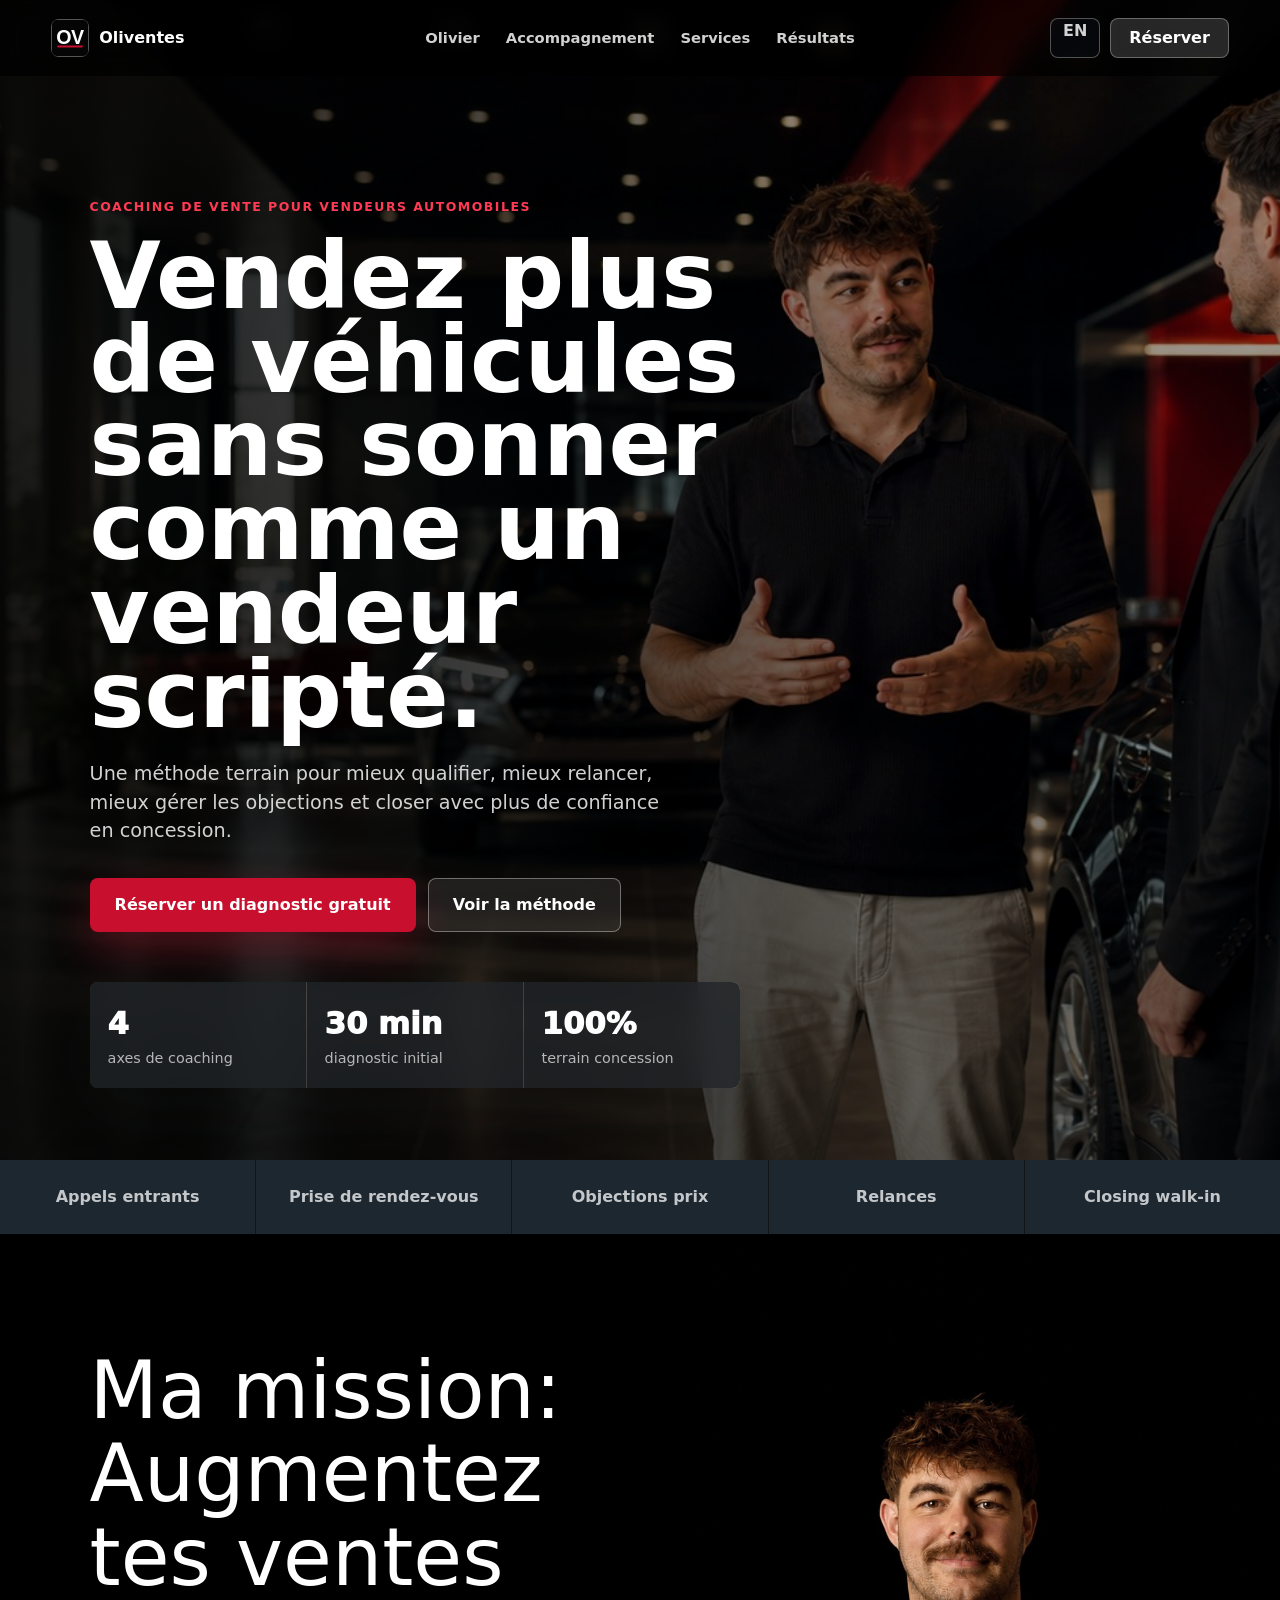
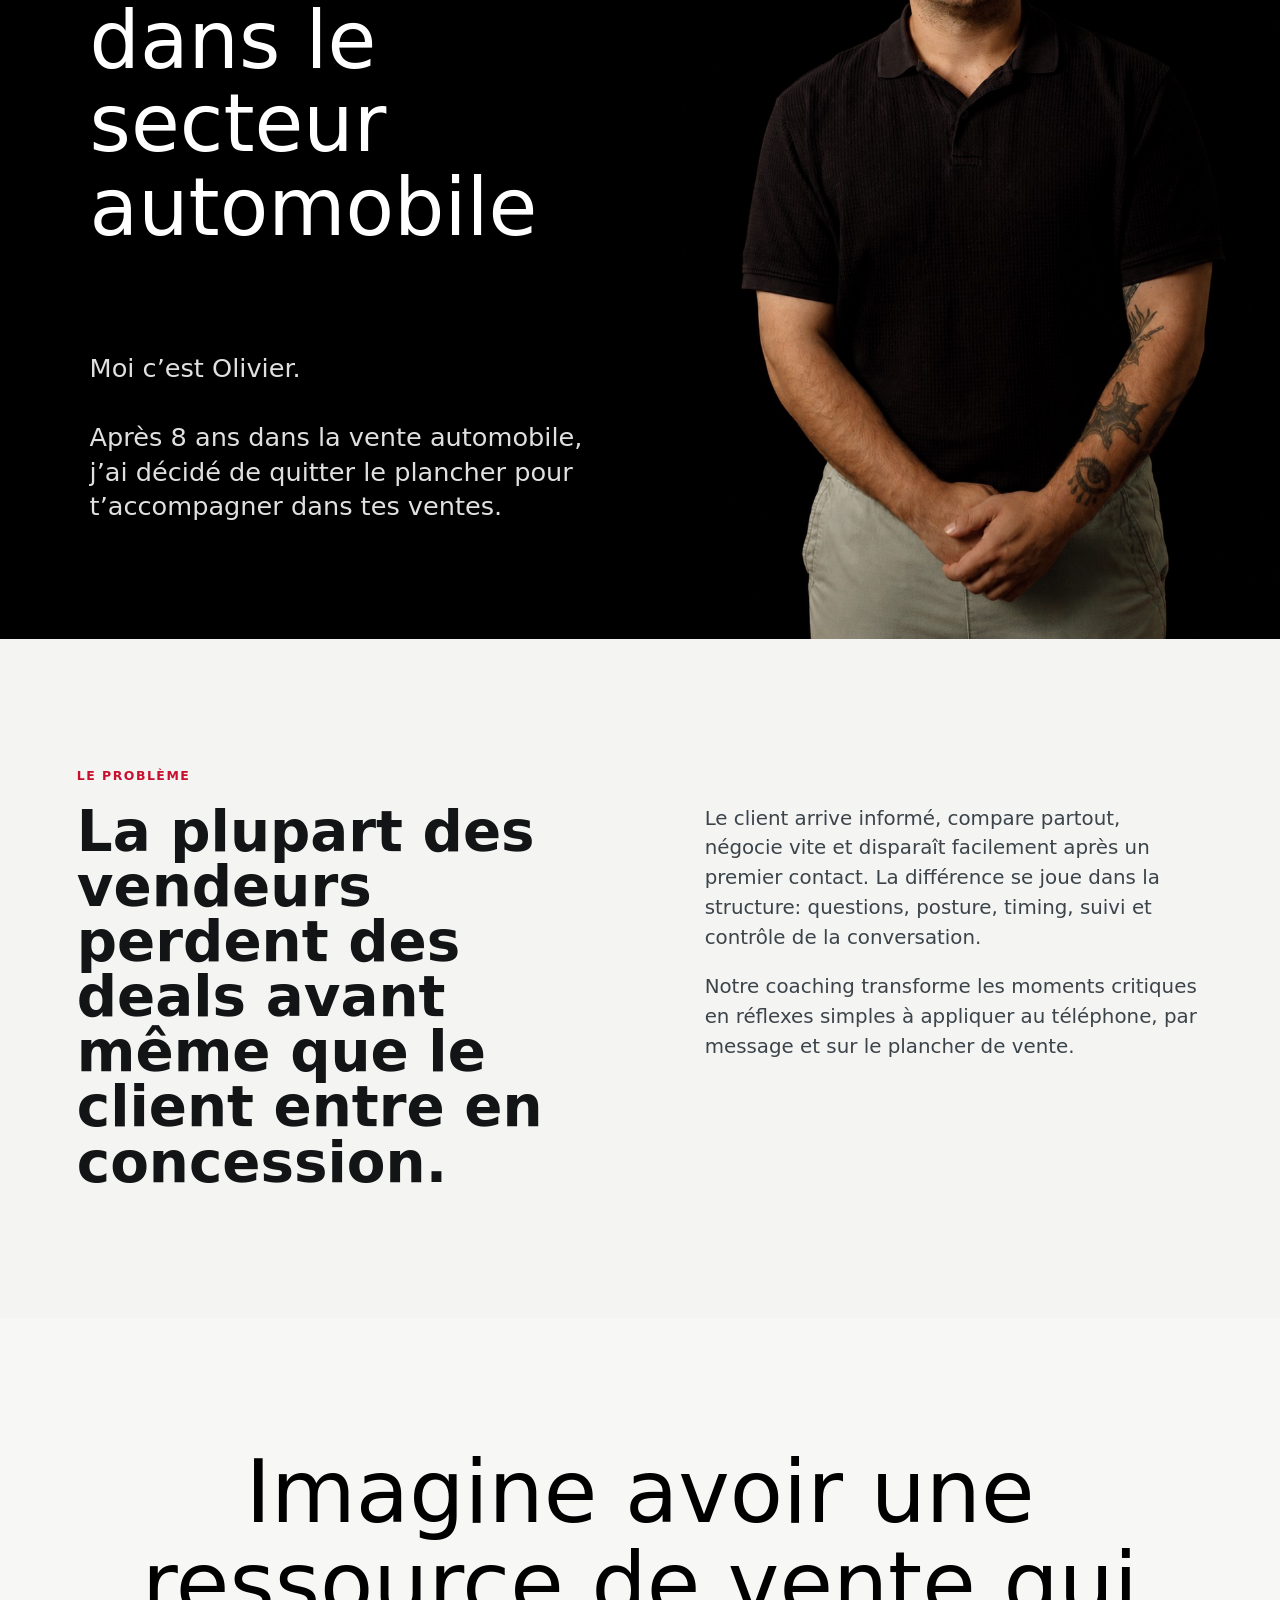
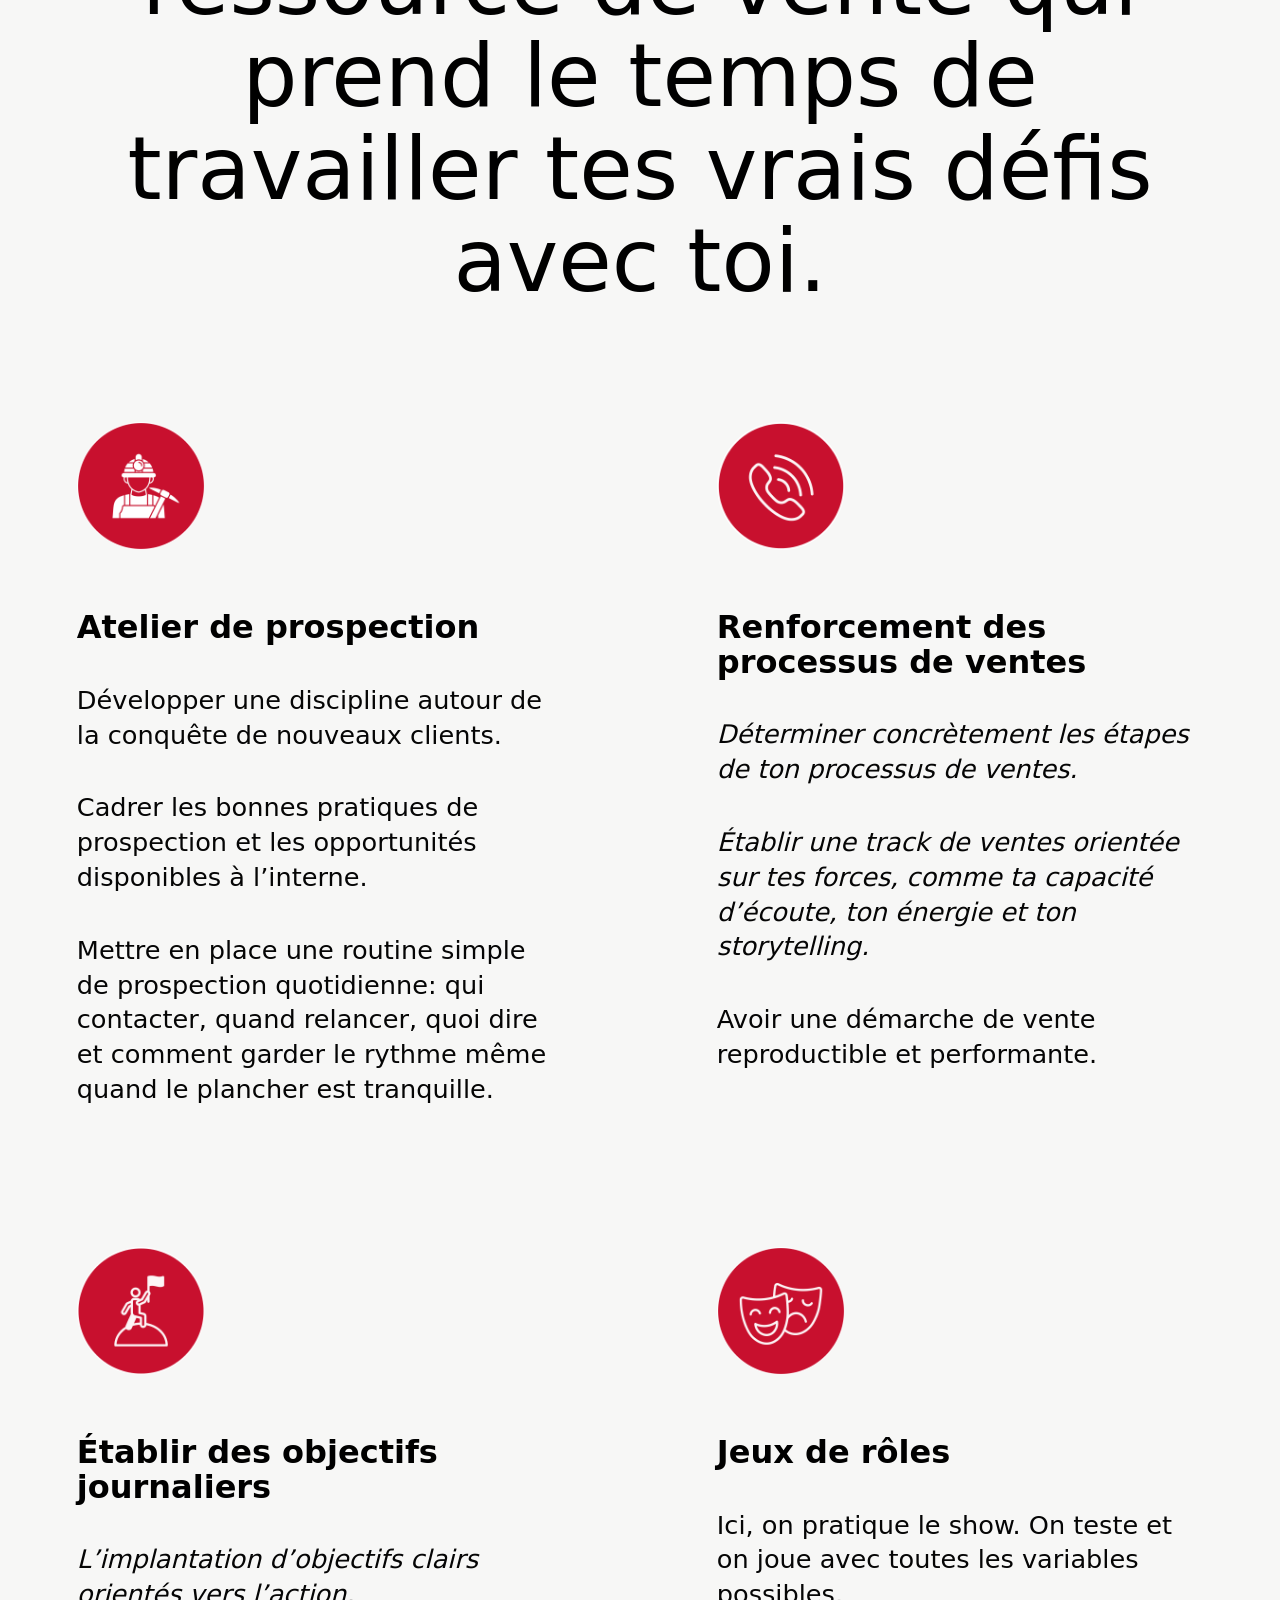
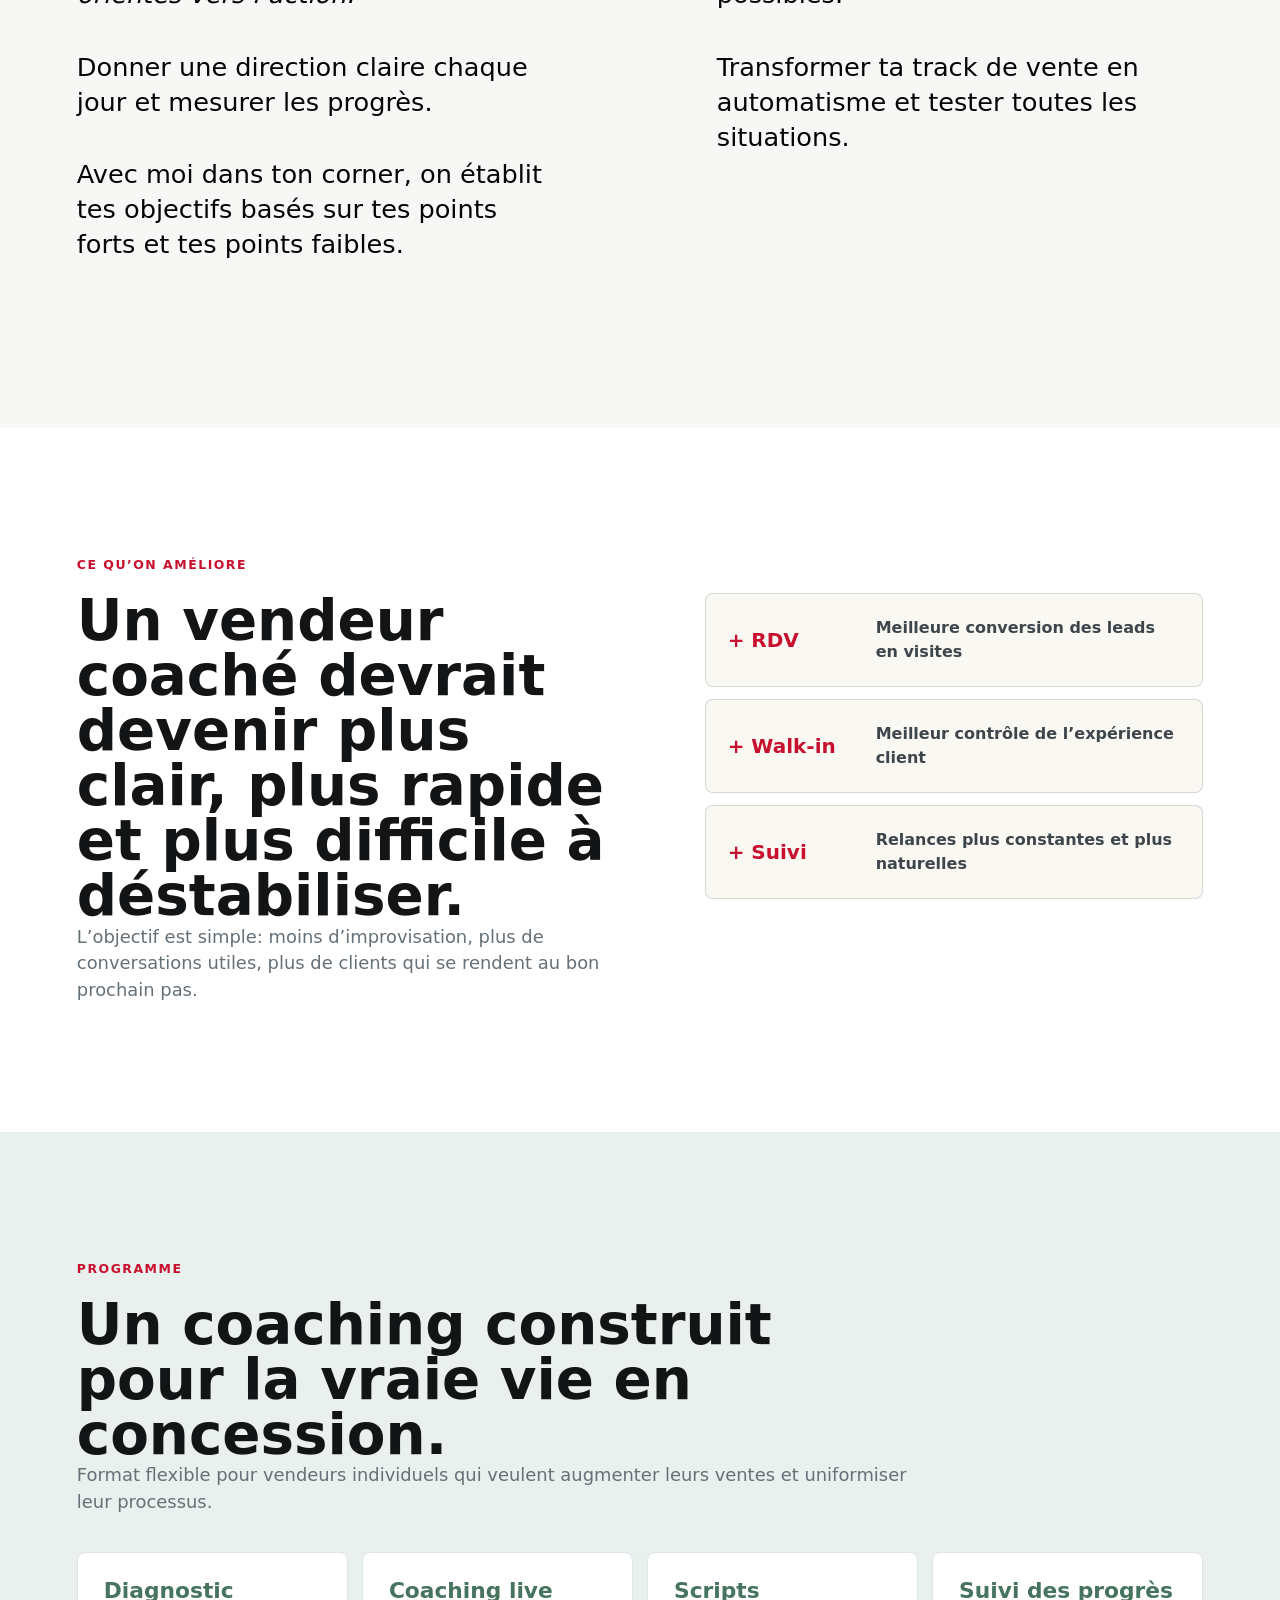
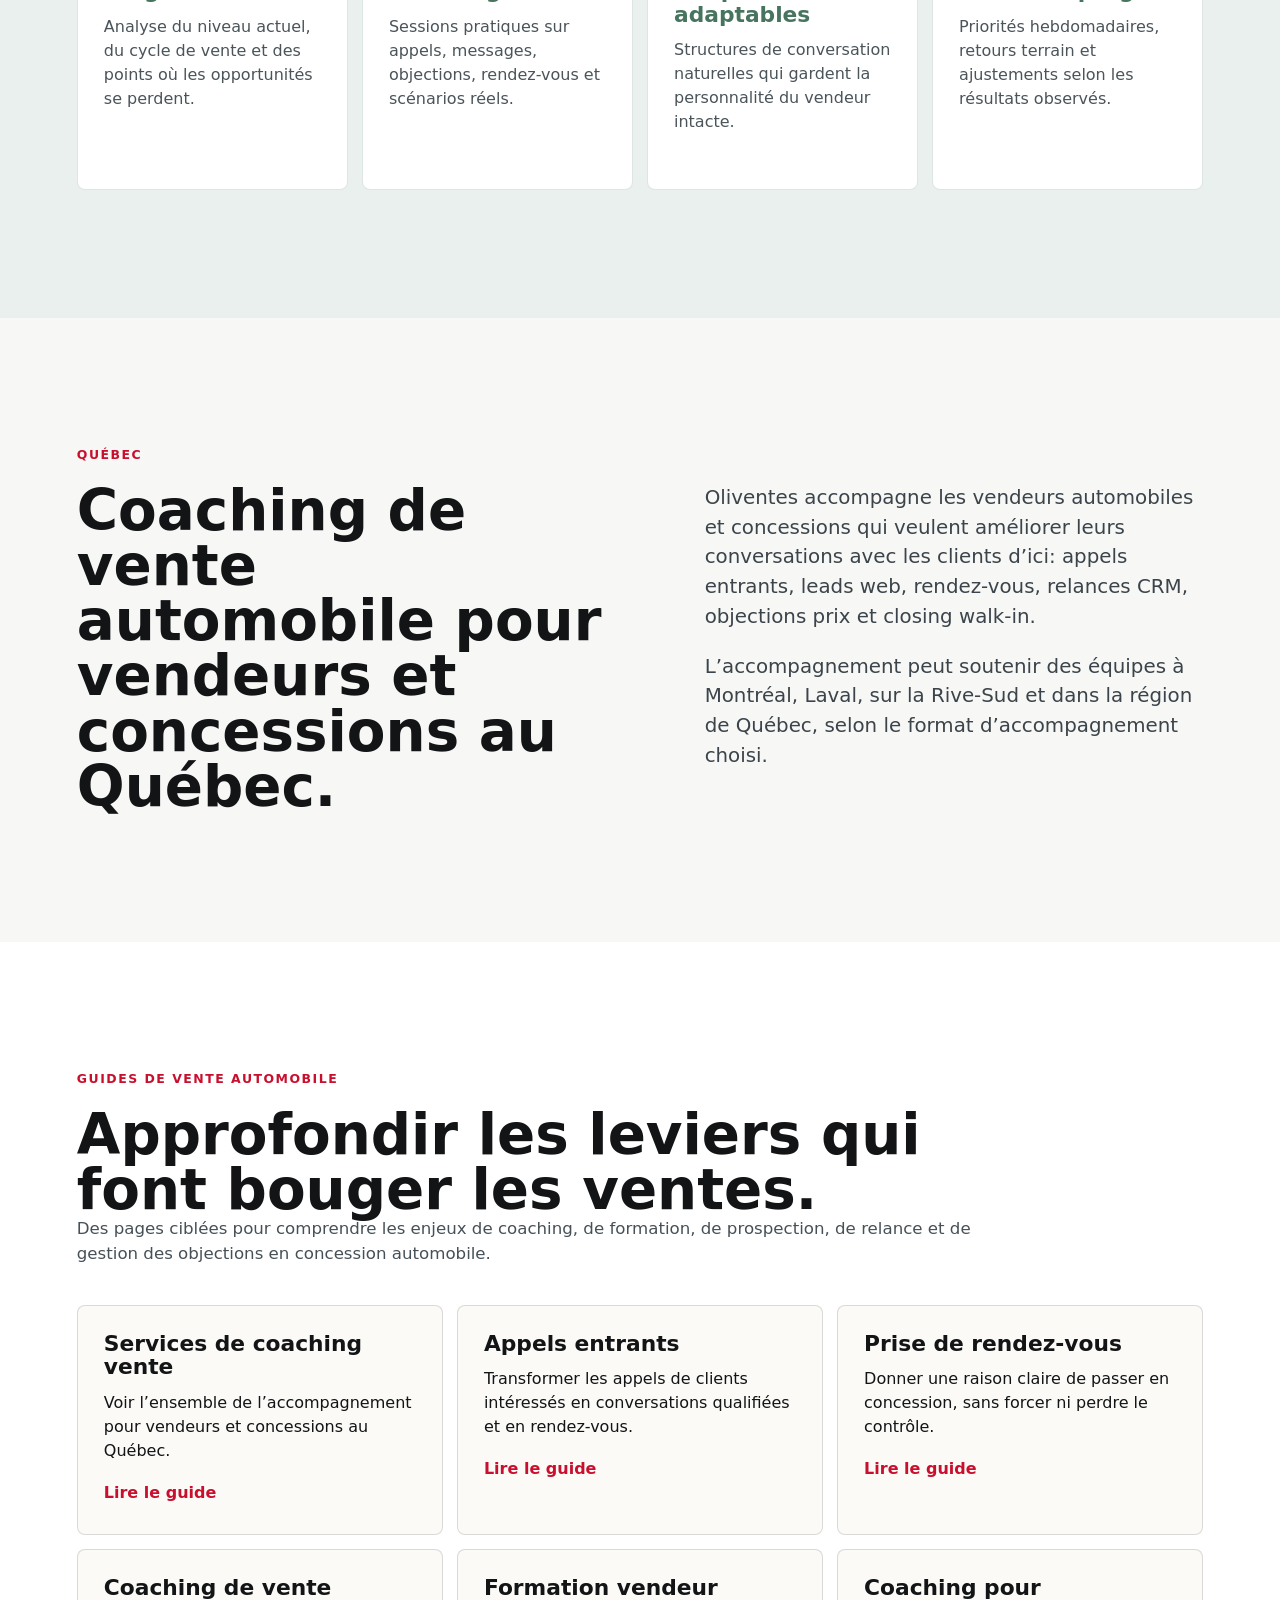
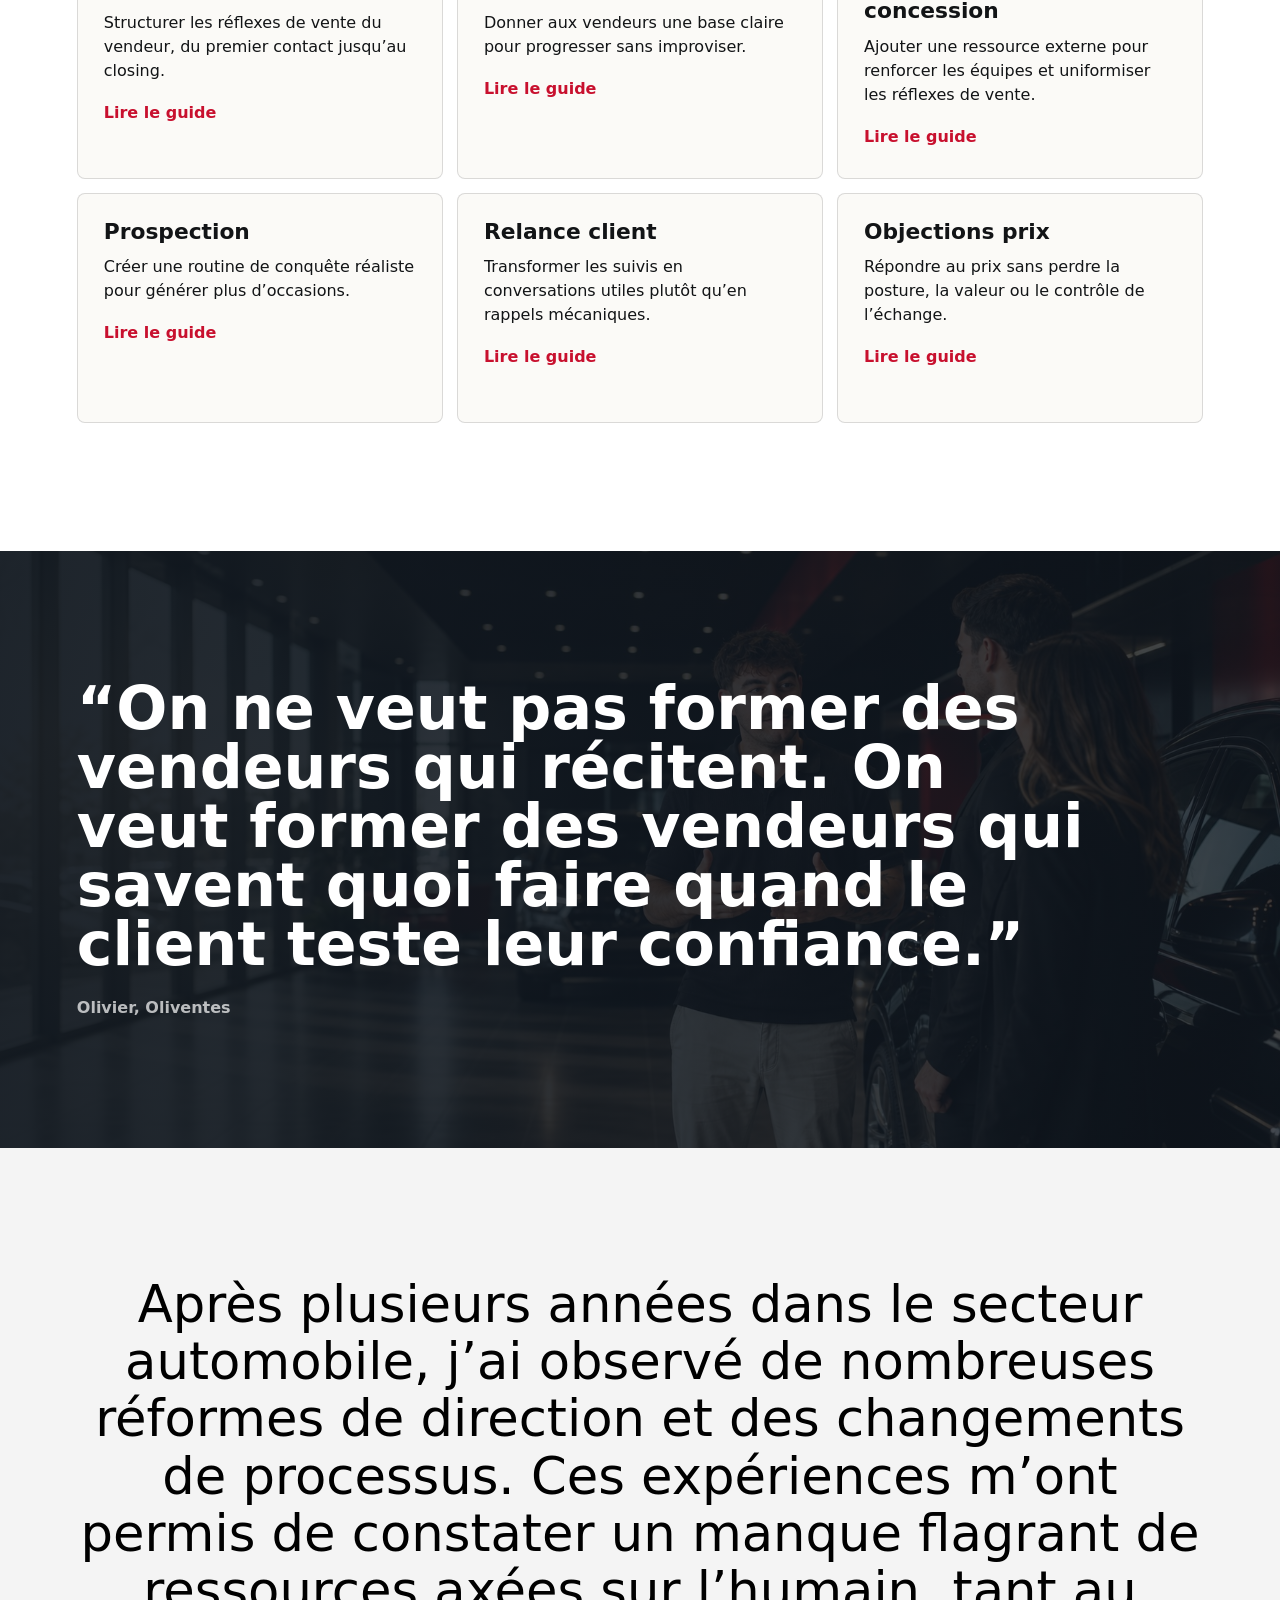
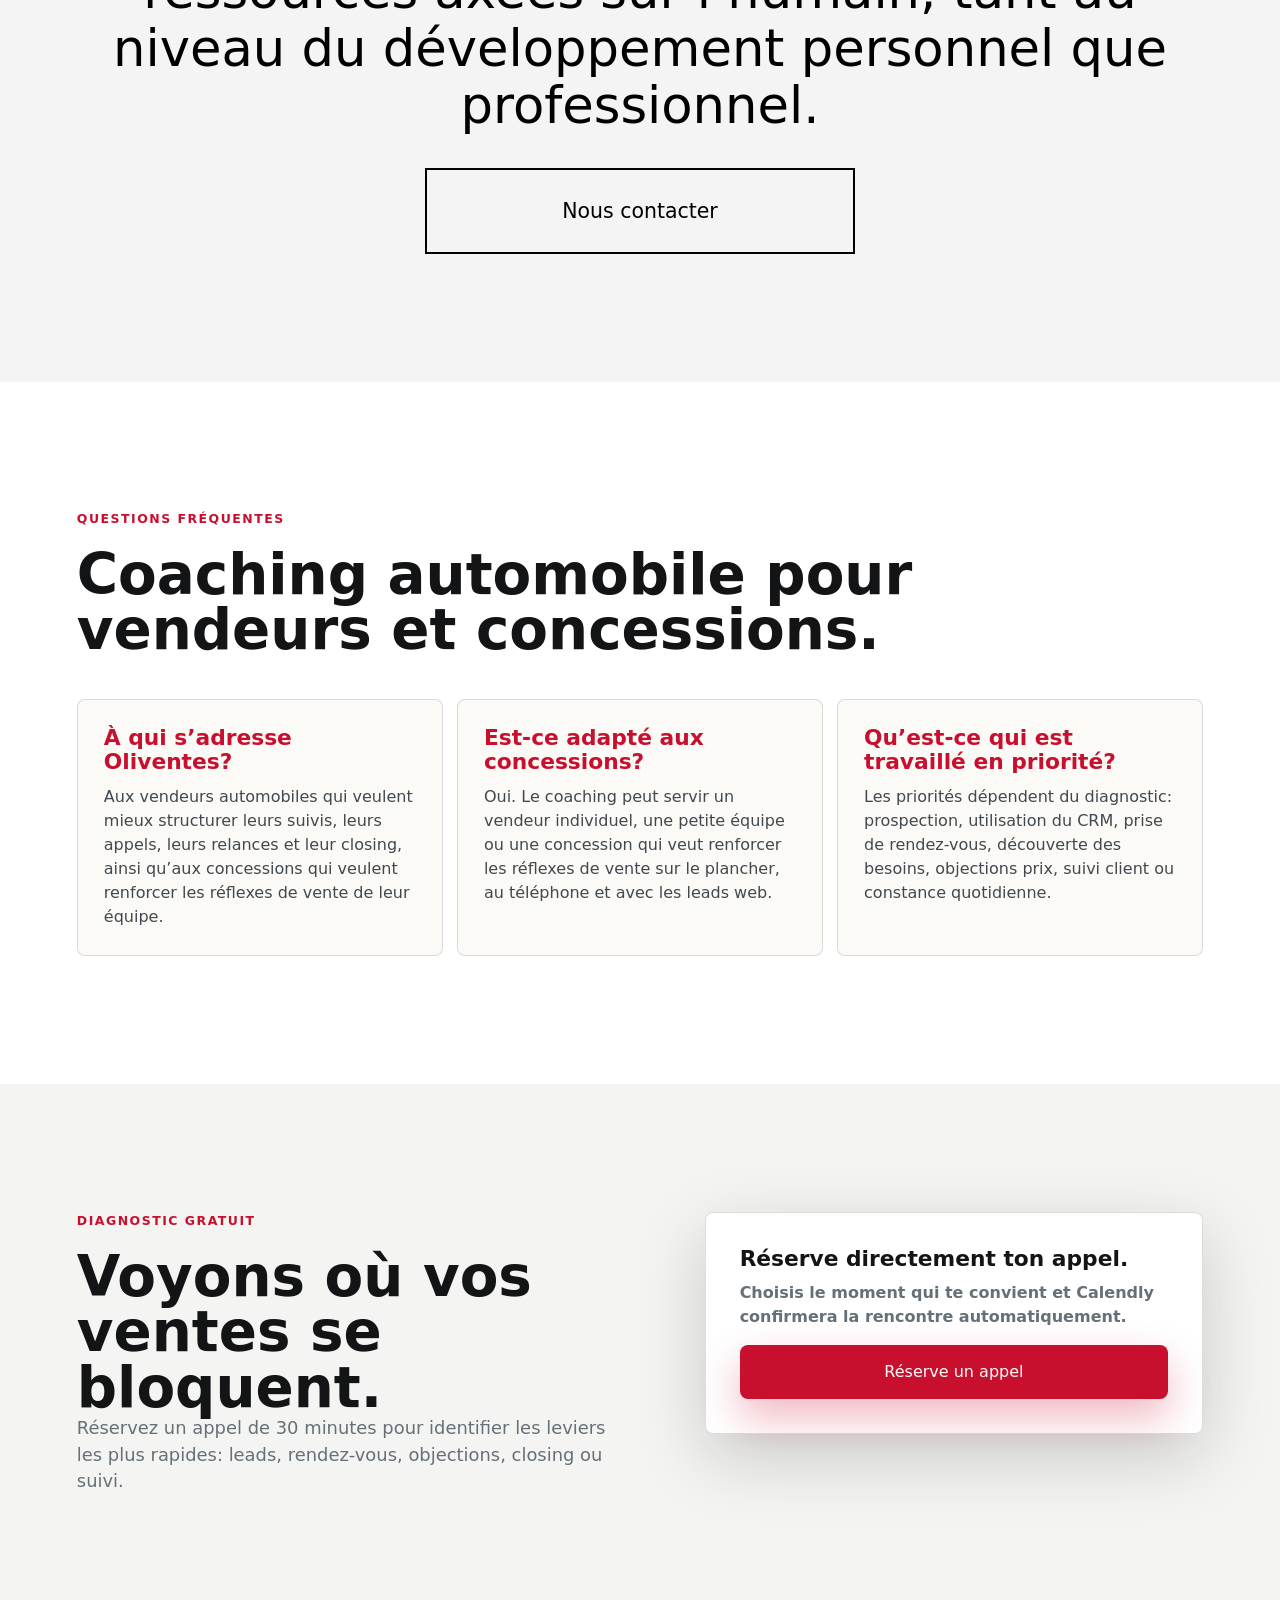
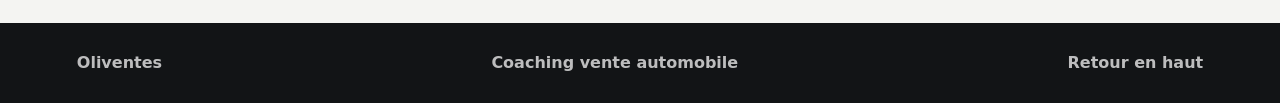
==== commit 8aa03cc2: "Update website coaching content" ====
--- a/index.html
+++ b/index.html
@@ -6,7 +6,7 @@
     <title>Oliventes | Coaching de vente automobile au Québec</title>
     <meta
       name="description"
-      content="Coaching de vente automobile au Québec pour améliorer les appels entrants, la prise de rendez-vous, les objections prix, les relances et le closing showroom."
+      content="Coaching de vente automobile au Québec pour améliorer les appels entrants, la prise de rendez-vous, les objections prix, les relances et le closing walk-in."
     >
     <meta name="robots" content="index, follow">
     <meta name="theme-color" content="#111820">
@@ -18,7 +18,7 @@
     <meta property="og:locale" content="fr_CA">
     <meta property="og:locale:alternate" content="en_CA">
     <meta property="og:title" content="Oliventes | Coaching de vente automobile au Québec">
-    <meta property="og:description" content="Coaching terrain pour appels entrants, rendez-vous, objections prix, relances et closing showroom en concession.">
+    <meta property="og:description" content="Coaching terrain pour appels entrants, rendez-vous, objections prix, relances et closing walk-in en concession.">
     <meta property="og:url" content="https://oliventes.com/">
     <meta property="og:type" content="website">
     <meta property="og:image" content="https://oliventes.com/assets/hero-showroom.png">
@@ -27,7 +27,7 @@
     <meta property="og:image:alt" content="Coaching de vente automobile en concession avec Oliventes">
     <meta name="twitter:card" content="summary_large_image">
     <meta name="twitter:title" content="Oliventes | Coaching de vente automobile au Québec">
-    <meta name="twitter:description" content="Coaching terrain pour vendeurs automobiles, appels entrants, relances, rendez-vous et closing showroom.">
+    <meta name="twitter:description" content="Coaching terrain pour vendeurs automobiles, appels entrants, relances, rendez-vous et closing walk-in.">
     <meta name="twitter:image" content="https://oliventes.com/assets/hero-showroom.png">
     <link rel="preload" href="assets/hero-showroom.jpg" as="image" fetchpriority="high">
     <link rel="stylesheet" href="styles.css">
@@ -52,7 +52,7 @@
             "url": "https://oliventes.com/",
             "logo": "https://oliventes.com/assets/hero-showroom.png",
             "image": "https://oliventes.com/assets/hero-showroom.png",
-            "description": "Coaching de vente automobile pour vendeurs, directeurs des ventes et concessions.",
+            "description": "Coaching de vente automobile pour vendeurs et concessions.",
             "areaServed": [
               {
                 "@type": "AdministrativeArea",
@@ -75,7 +75,7 @@
               "prise de rendez-vous automobile",
               "suivi client",
               "closing en concession",
-              "closing showroom",
+              "closing walk-in",
               "gestion des objections"
             ],
             "hasOfferCatalog": {
@@ -95,7 +95,7 @@
                   "itemOffered": {
                     "@type": "Service",
                     "name": "Coaching pour équipes de vente en concession",
-                    "description": "Coaching flexible pour directeurs et concessions qui veulent uniformiser leur processus de vente."
+                    "description": "Coaching flexible pour concessions qui veulent uniformiser leur processus de vente."
                   }
                 }
               ]
@@ -183,7 +183,7 @@
         <a href="prise-rendez-vous-automobile.html">Prise de rendez-vous</a>
         <a href="objections-prix-automobile.html">Objections prix</a>
         <a href="relance-client-automobile.html">Relances</a>
-        <a href="closing-showroom-automobile.html">Closing showroom</a>
+        <a href="closing-showroom-automobile.html">Closing walk-in</a>
       </section>
 
       <section class="coach-section" id="olivier" aria-labelledby="coach-title">
@@ -217,7 +217,7 @@
 
       <section class="section offers" id="methode">
         <div class="offer-intro">
-          <h2>Imagine avoir un directeur des ventes qui a du temps juste pour toi.</h2>
+          <h2>Imagine avoir une ressource de vente qui prend le temps de travailler tes vrais défis avec toi.</h2>
         </div>
         <div class="offer-grid">
           <article class="offer-card">
@@ -245,7 +245,7 @@
             <h3>Établir des objectifs journaliers</h3>
             <p><em>L’implantation d’objectifs clairs orientés vers l’action.</em></p>
             <p>Donner une direction claire chaque jour et mesurer les progrès.</p>
-            <p>Avec moi dans ton corner, établir tes objectifs et revisiter tes points forts et tes points faibles.</p>
+            <p>Avec moi dans ton corner, on établit tes objectifs basés sur tes points forts et tes points faibles.</p>
           </article>
           <article class="offer-card">
             <span class="offer-icon" aria-hidden="true">
@@ -273,7 +273,7 @@
               <span>Meilleure conversion des leads en visites</span>
             </div>
             <div class="metric">
-              <strong>+ Showroom</strong>
+              <strong>+ Walk-in</strong>
               <span>Meilleur contrôle de l’expérience client</span>
             </div>
             <div class="metric">
@@ -288,7 +288,7 @@
         <div class="section-kicker">Programme</div>
         <div class="program-header">
           <h2>Un coaching construit pour la vraie vie en concession.</h2>
-          <p>Format flexible pour vendeurs individuels, équipes de vente ou directeurs qui veulent uniformiser leur processus.</p>
+          <p>Format flexible pour vendeurs individuels qui veulent augmenter leurs ventes et uniformiser leur processus.</p>
         </div>
         <div class="program-list">
           <article>
@@ -316,10 +316,10 @@
           <h2 id="local-title">Coaching de vente automobile pour vendeurs et concessions au Québec.</h2>
           <div class="copy-stack">
             <p>
-              Oliventes accompagne les vendeurs automobiles, directeurs des ventes et concessions qui veulent améliorer leurs conversations avec les clients d’ici: appels entrants, leads web, rendez-vous, relances CRM, objections prix et closing showroom.
+              Oliventes accompagne les vendeurs automobiles et concessions qui veulent améliorer leurs conversations avec les clients d’ici: appels entrants, leads web, rendez-vous, relances CRM, objections prix et closing walk-in.
             </p>
             <p>
-              L’accompagnement peut soutenir des équipes à Montréal, Laval, sur la Rive-Sud, dans la région de Québec et ailleurs au Québec selon le format choisi.
+              L’accompagnement peut soutenir des équipes à Montréal, Laval, sur la Rive-Sud et dans la région de Québec, selon le format d’accompagnement choisi.
             </p>
           </div>
         </div>
@@ -333,52 +333,47 @@
         </div>
         <div class="resource-grid">
           <article class="resource-card">
-            <h3>Services de coaching vente automobile</h3>
-            <p>Voir l’ensemble de l’accompagnement pour vendeurs, directeurs et concessions au Québec.</p>
+            <h3>Services de coaching vente</h3>
+            <p>Voir l’ensemble de l’accompagnement pour vendeurs et concessions au Québec.</p>
             <a class="text-link" href="services-coaching-vente-automobile.html">Lire le guide</a>
           </article>
           <article class="resource-card">
-            <h3>Appels entrants automobile</h3>
+            <h3>Appels entrants</h3>
             <p>Transformer les appels de clients intéressés en conversations qualifiées et en rendez-vous.</p>
             <a class="text-link" href="appels-entrants-automobile.html">Lire le guide</a>
           </article>
           <article class="resource-card">
-            <h3>Prise de rendez-vous automobile</h3>
+            <h3>Prise de rendez-vous</h3>
             <p>Donner une raison claire de passer en concession, sans forcer ni perdre le contrôle.</p>
             <a class="text-link" href="prise-rendez-vous-automobile.html">Lire le guide</a>
           </article>
           <article class="resource-card">
-            <h3>Closing showroom automobile</h3>
-            <p>Structurer la dernière étape en showroom pour aider le client à décider avec confiance.</p>
-            <a class="text-link" href="closing-showroom-automobile.html">Lire le guide</a>
-          </article>
-          <article class="resource-card">
-            <h3>Coaching de vente automobile</h3>
+            <h3>Coaching de vente</h3>
             <p>Structurer les réflexes de vente du vendeur, du premier contact jusqu’au closing.</p>
             <a class="text-link" href="coaching-vente-automobile.html">Lire le guide</a>
           </article>
           <article class="resource-card">
-            <h3>Formation vendeur automobile</h3>
-            <p>Donner aux nouveaux vendeurs une base claire pour progresser sans improviser.</p>
+            <h3>Formation vendeur</h3>
+            <p>Donner aux vendeurs une base claire pour progresser sans improviser.</p>
             <a class="text-link" href="formation-vendeur-automobile.html">Lire le guide</a>
           </article>
           <article class="resource-card">
             <h3>Coaching pour concession</h3>
-            <p>Ajouter une ressource externe pour renforcer les équipes sans remplacer la direction.</p>
+            <p>Ajouter une ressource externe pour renforcer les équipes et uniformiser les réflexes de vente.</p>
             <a class="text-link" href="coaching-concession-automobile.html">Lire le guide</a>
           </article>
           <article class="resource-card">
-            <h3>Prospection automobile</h3>
+            <h3>Prospection</h3>
             <p>Créer une routine de conquête réaliste pour générer plus d’occasions.</p>
             <a class="text-link" href="prospection-automobile.html">Lire le guide</a>
           </article>
           <article class="resource-card">
-            <h3>Relance client automobile</h3>
+            <h3>Relance client</h3>
             <p>Transformer les suivis en conversations utiles plutôt qu’en rappels mécaniques.</p>
             <a class="text-link" href="relance-client-automobile.html">Lire le guide</a>
           </article>
           <article class="resource-card">
-            <h3>Objections prix automobile</h3>
+            <h3>Objections prix</h3>
             <p>Répondre au prix sans perdre la posture, la valeur ou le contrôle de l’échange.</p>
             <a class="text-link" href="objections-prix-automobile.html">Lire le guide</a>
           </article>
@@ -405,7 +400,7 @@
         <div class="faq-list">
           <article>
             <h3>À qui s’adresse Oliventes?</h3>
-            <p>Aux vendeurs automobiles qui veulent mieux structurer leurs suivis, leurs appels, leurs relances et leur closing, ainsi qu’aux directeurs qui veulent soutenir leur équipe avec un coaching externe.</p>
+            <p>Aux vendeurs automobiles qui veulent mieux structurer leurs suivis, leurs appels, leurs relances et leur closing, ainsi qu’aux concessions qui veulent renforcer les réflexes de vente de leur équipe.</p>
           </article>
           <article>
             <h3>Est-ce adapté aux concessions?</h3>
@@ -431,7 +426,7 @@
             <h3>Réserve directement ton appel.</h3>
             <p>Choisis le moment qui te convient et Calendly confirmera la rencontre automatiquement.</p>
           </div>
-          <button class="btn primary form-btn" type="button" data-calendly-open>Réserve un appel</button>
+          <a class="btn primary form-btn" href="https://calendly.com/d/ds6d-3gf-dr8" target="_blank" rel="noopener" data-calendly-open>Réserve un appel</a>
           <div class="calendly-booking" id="calendly-booking" hidden aria-label="Calendrier de réservation Calendly"></div>
         </div>
       </section>
@@ -450,7 +445,8 @@
 
         if (!booking || !trigger) return;
 
-        trigger.addEventListener("click", () => {
+        trigger.addEventListener("click", (event) => {
+          event.preventDefault();
           booking.hidden = false;
 
           if (!booking.querySelector(".calendly-inline-widget")) {
--- a/styles.css
+++ b/styles.css
@@ -683,9 +683,18 @@
   grid-template-columns: repeat(3, 1fr);
 }
 
+.service-audience-grid {
+  grid-template-columns: repeat(2, minmax(0, 1fr));
+}
+
 .seo-card {
   min-height: 260px;
   background: var(--white);
+}
+
+.faq-cta {
+  width: fit-content;
+  margin-top: 6px;
 }
 
 .seo-link-grid {
@@ -973,6 +982,16 @@
     grid-template-columns: 1fr;
   }
 
+  .seo-hero > *,
+  .seo-hero-panel {
+    min-width: 0;
+    width: 100%;
+  }
+
+  .no-break {
+    white-space: normal;
+  }
+
   .proof-strip {
     grid-template-columns: repeat(3, 1fr);
   }
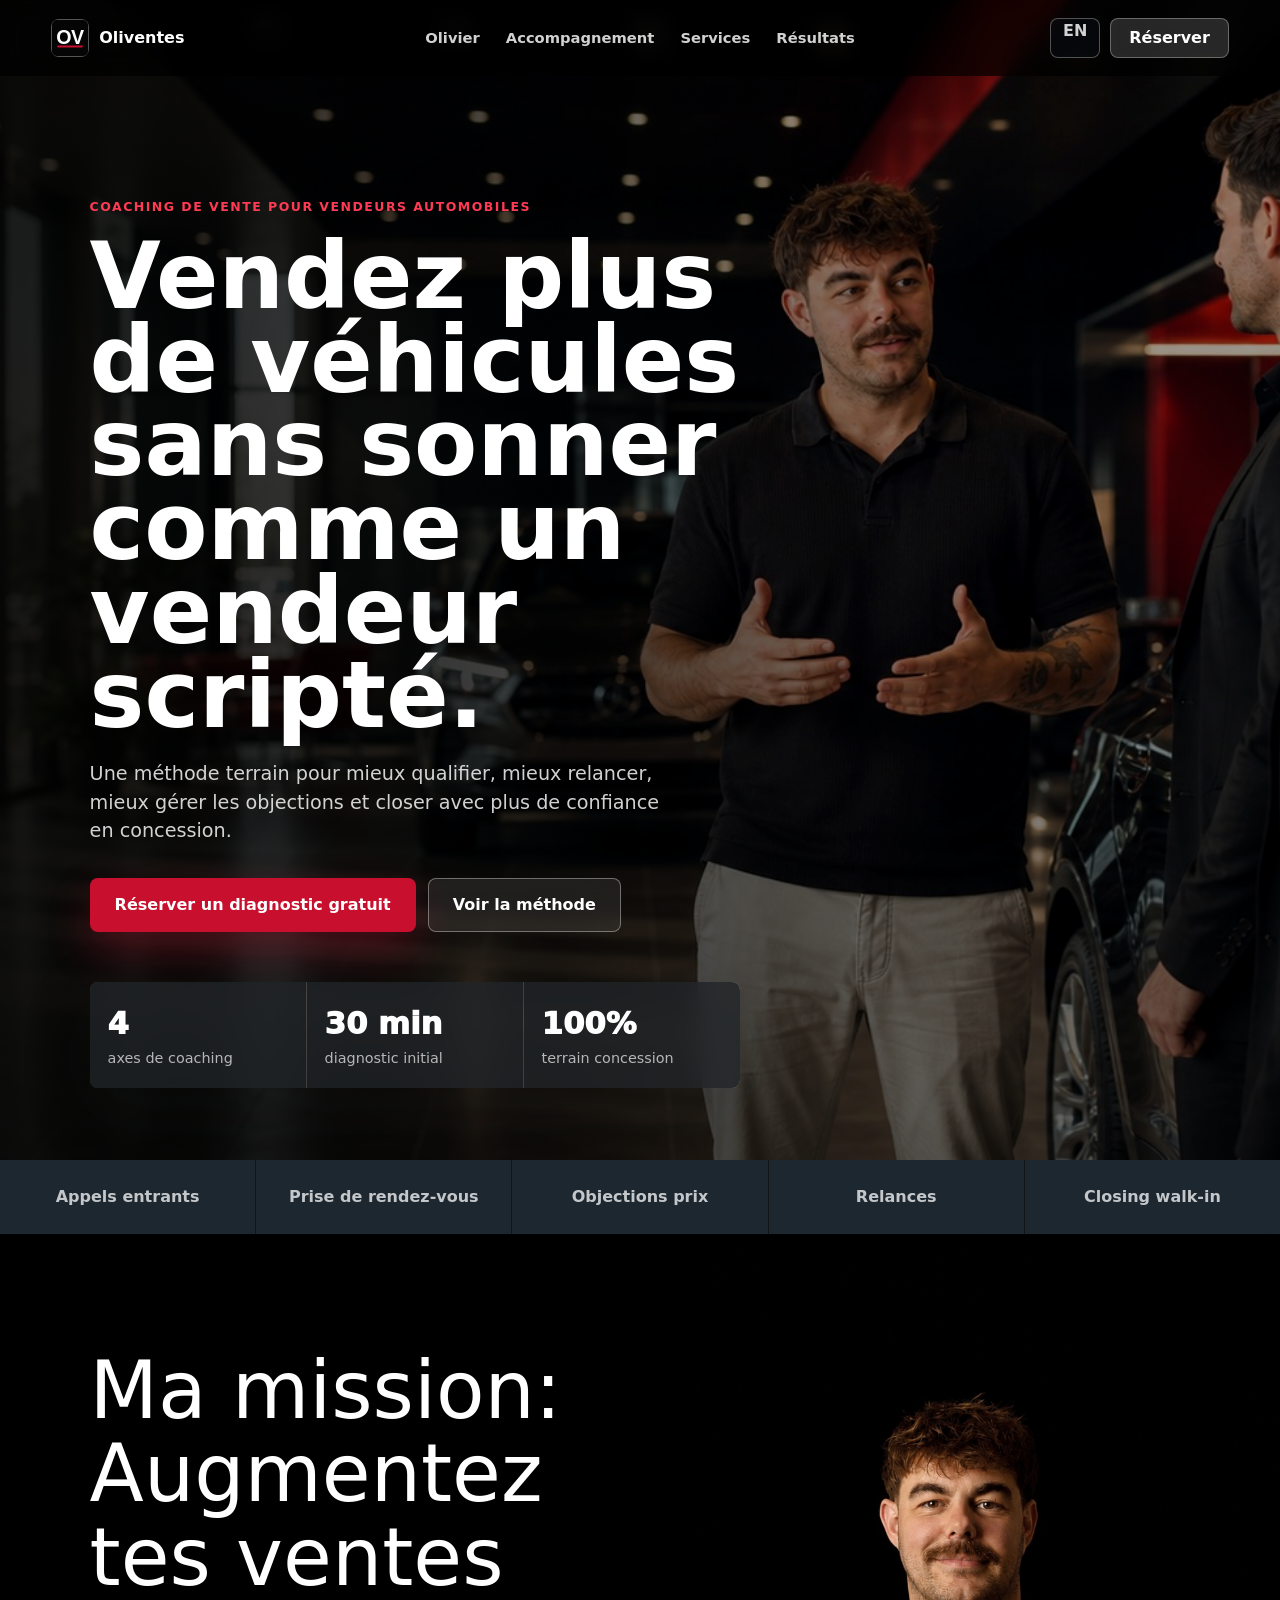
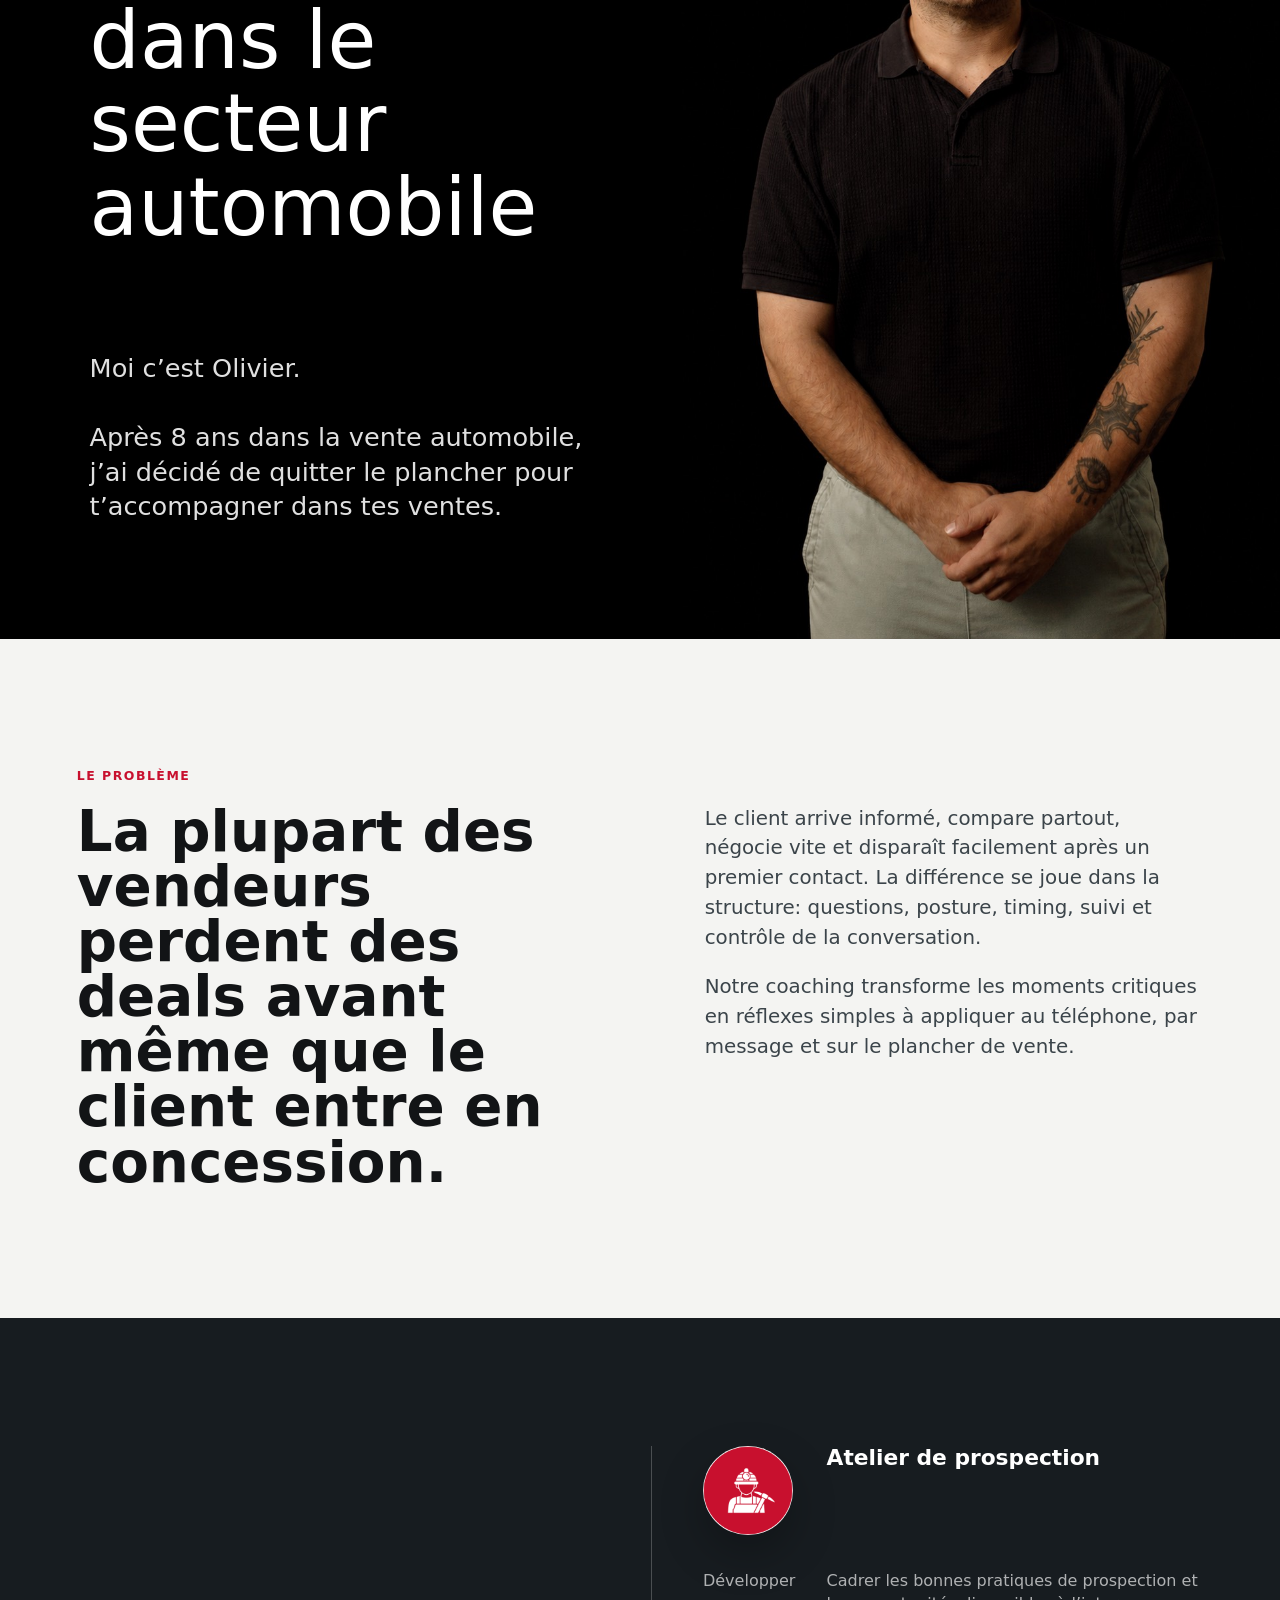
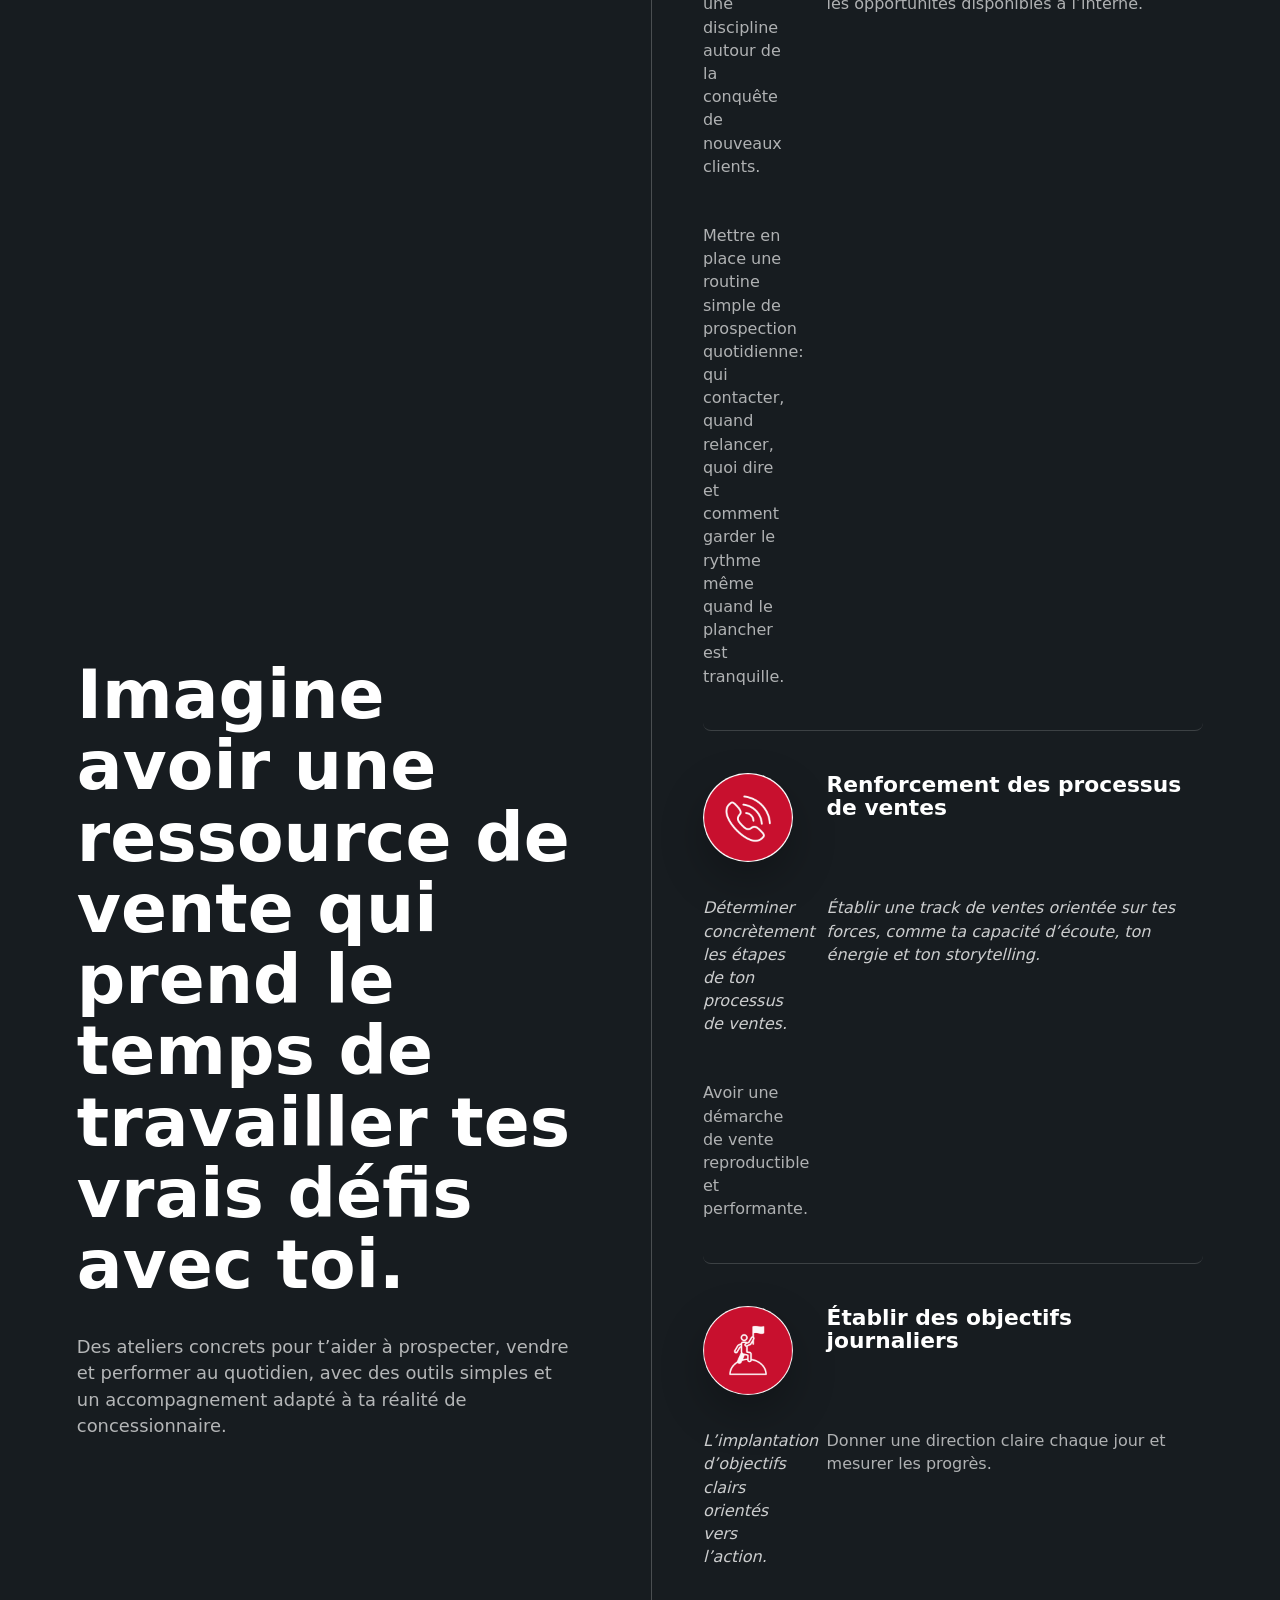
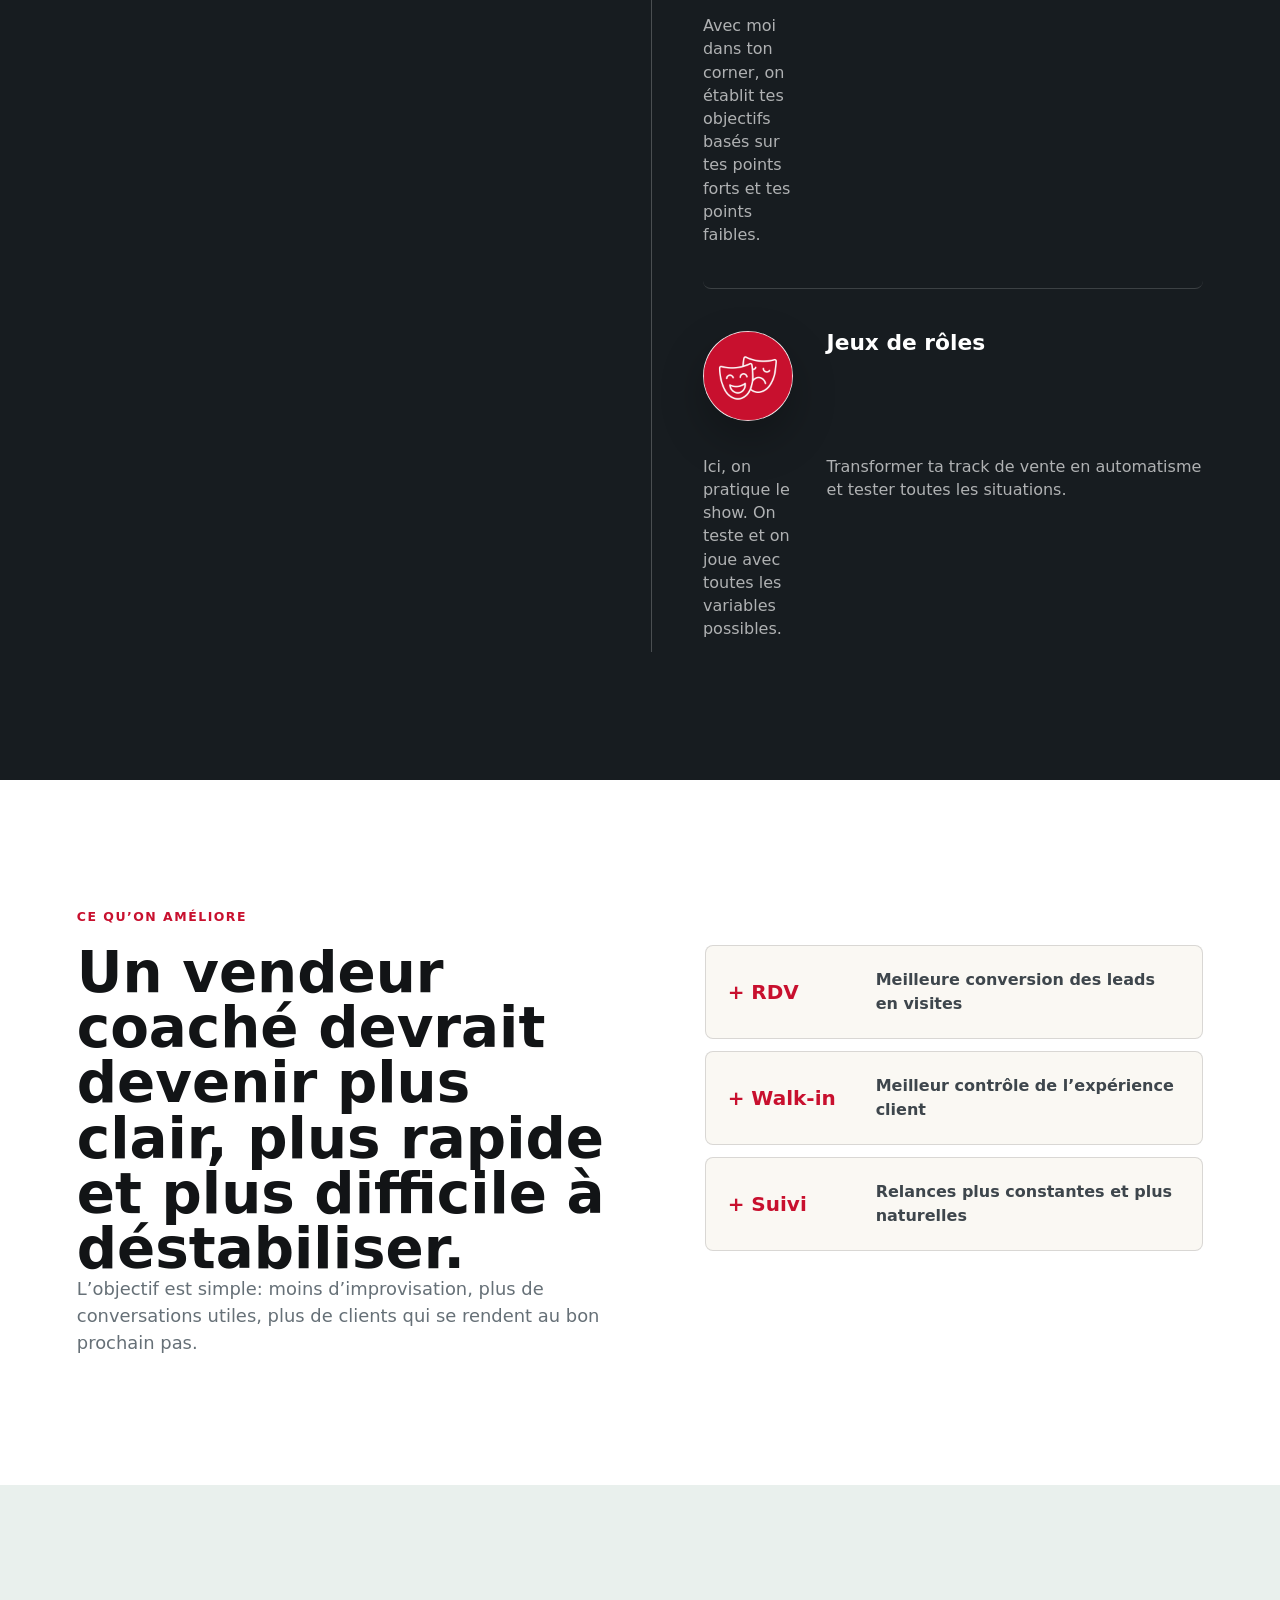
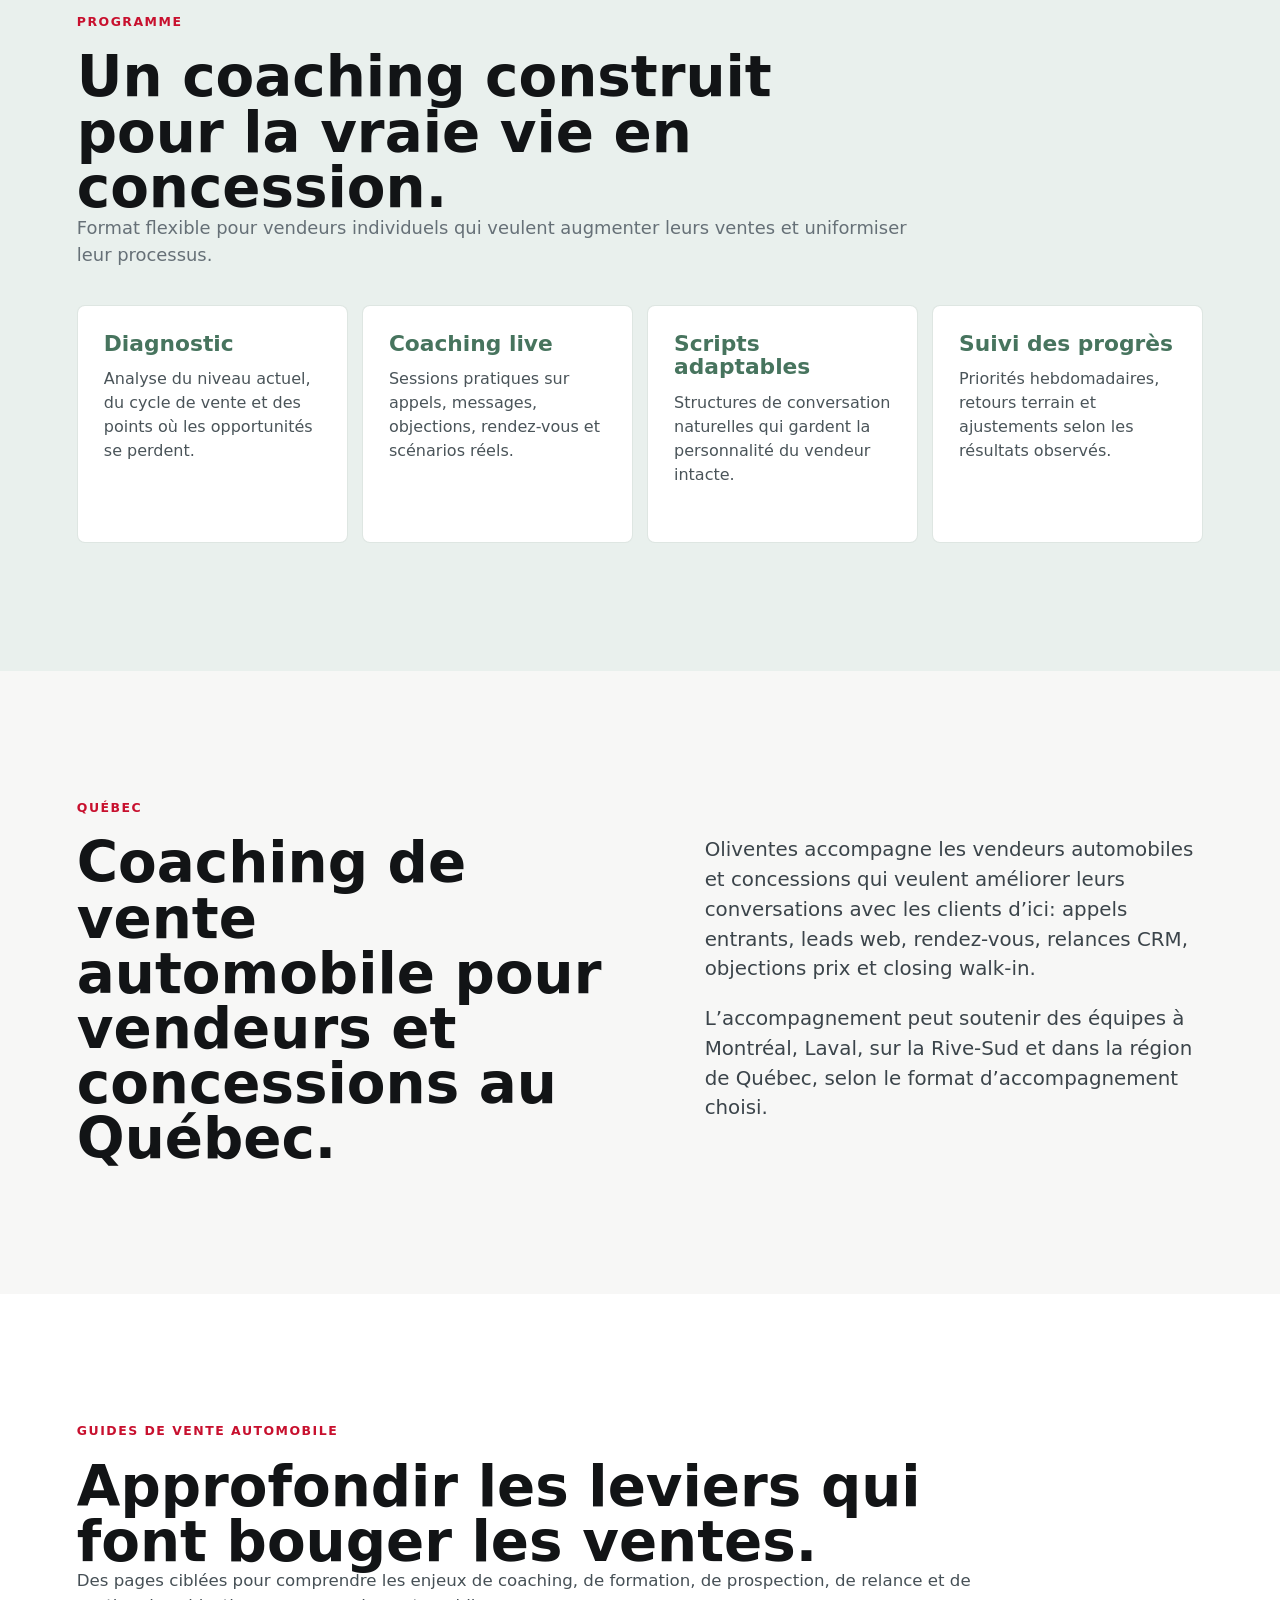
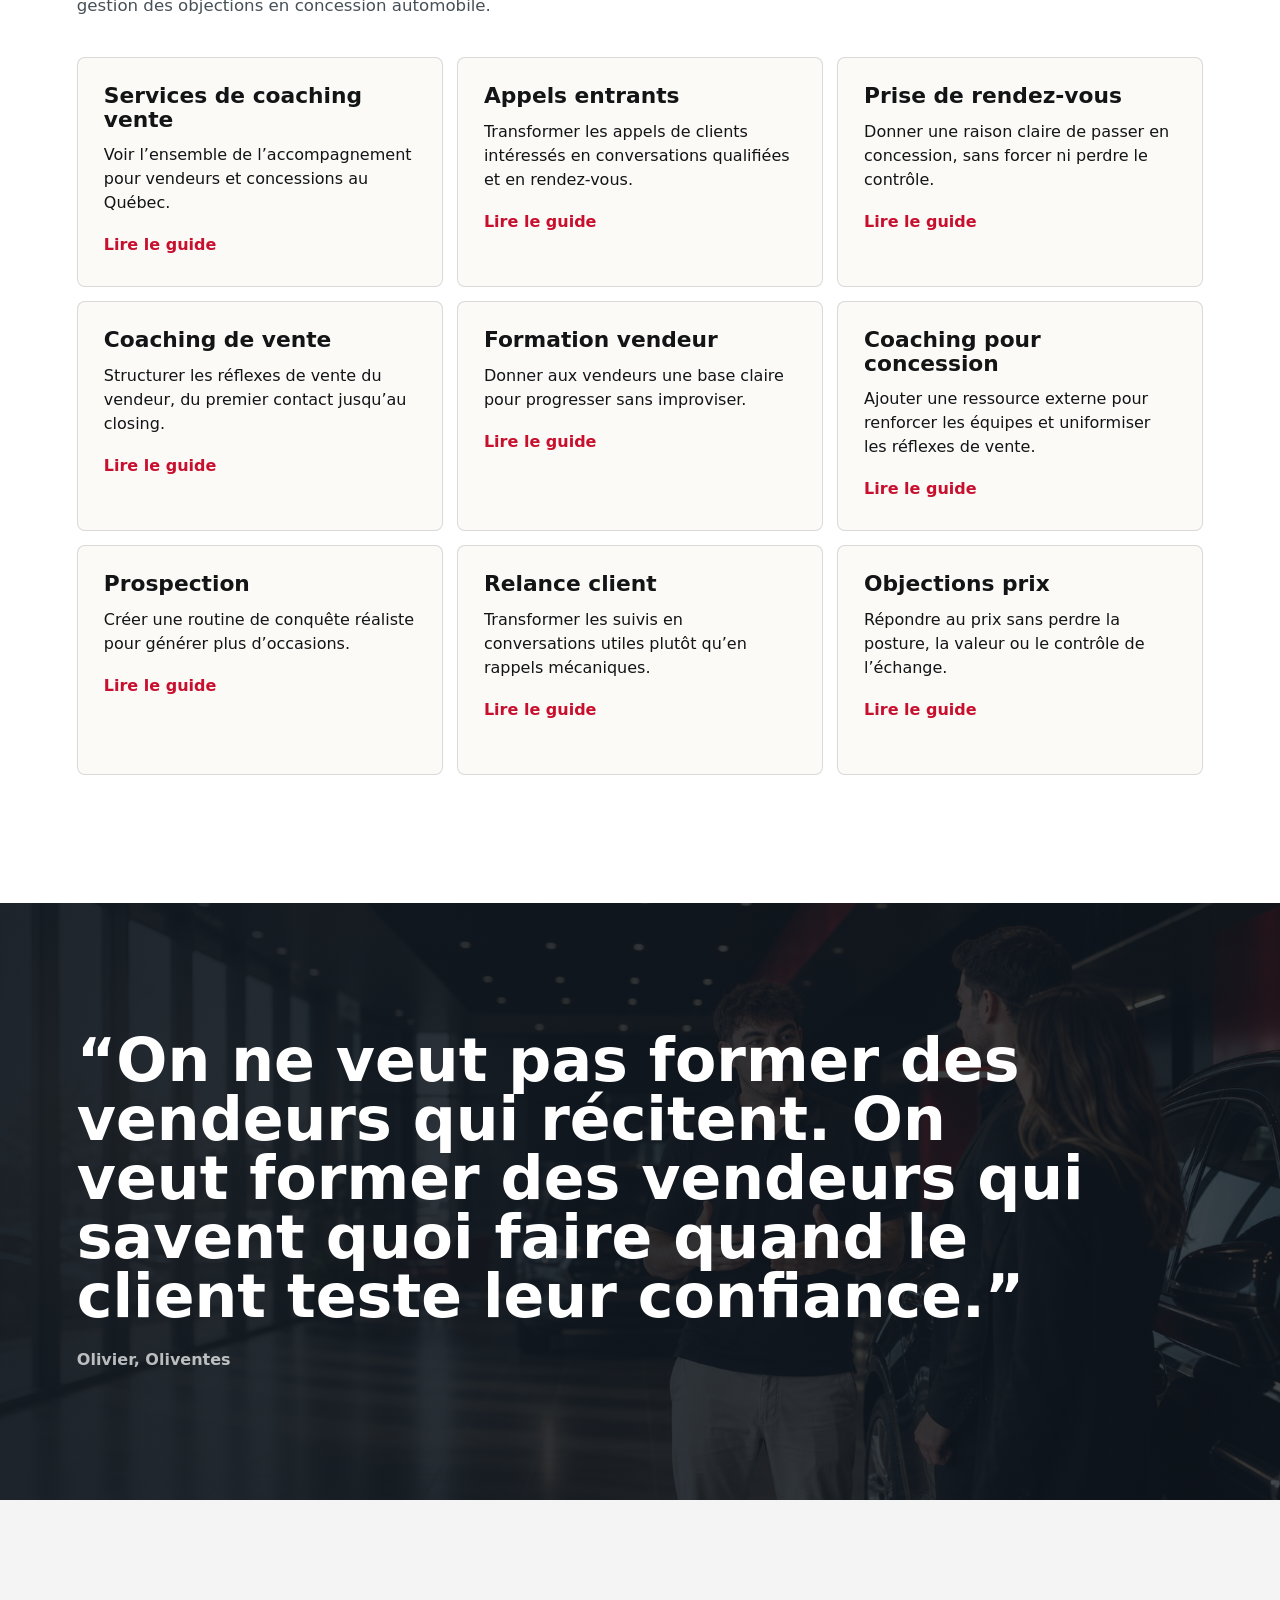
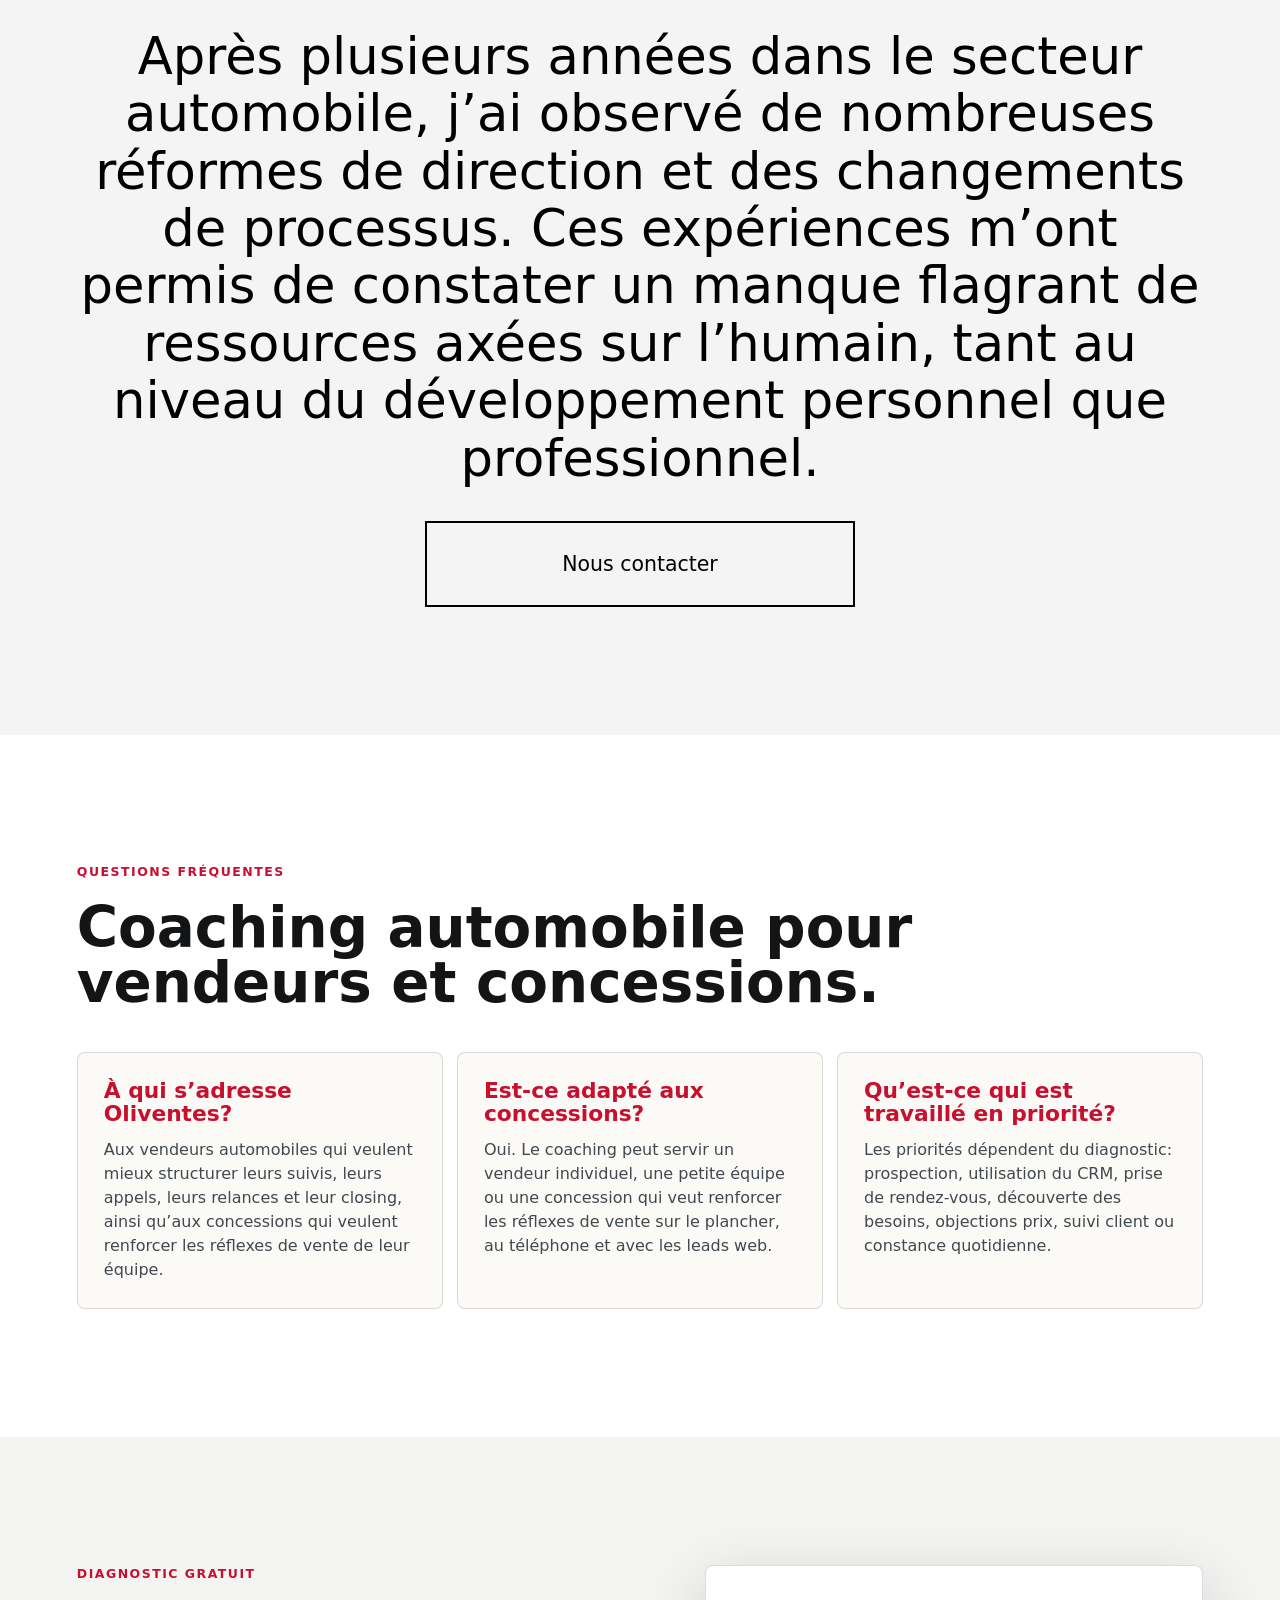
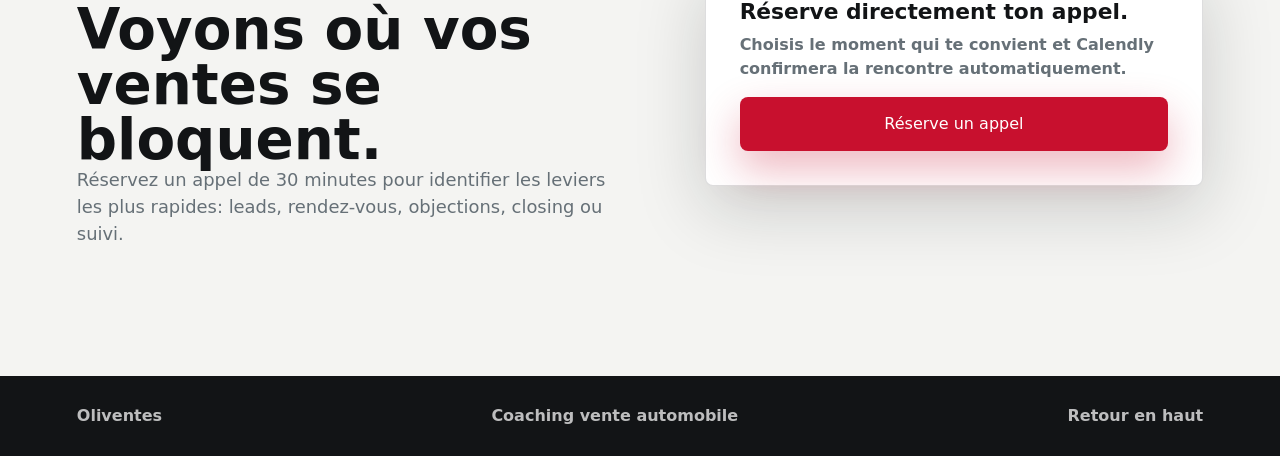
==== commit a20f6735: "Implement editorial dark offers section" ====
--- a/index.html
+++ b/index.html
@@ -218,6 +218,7 @@
       <section class="section offers" id="methode">
         <div class="offer-intro">
           <h2>Imagine avoir une ressource de vente qui prend le temps de travailler tes vrais défis avec toi.</h2>
+          <p>Des ateliers concrets pour t’aider à prospecter, vendre et performer au quotidien, avec des outils simples et un accompagnement adapté à ta réalité de concessionnaire.</p>
         </div>
         <div class="offer-grid">
           <article class="offer-card">
--- a/styles.css
+++ b/styles.css
@@ -407,28 +407,43 @@
 }
 
 .offers {
-  background: #f7f7f6;
+  display: grid;
+  grid-template-columns: minmax(0, 0.9fr) minmax(460px, 1fr);
+  gap: clamp(42px, 6vw, 92px);
+  align-items: center;
+  color: var(--white);
+  background: #171c20;
 }
 
 .offer-intro {
-  max-width: 1600px;
-  margin: 0 auto clamp(68px, 9vw, 120px);
-  text-align: center;
+  max-width: 740px;
+  margin: 0;
 }
 
 .offer-intro h2 {
-  color: #000;
-  font-size: clamp(3.3rem, 6.8vw, 7.6rem);
-  font-weight: 360;
-  line-height: 1.06;
+  margin-bottom: 34px;
+  color: var(--white);
+  font-size: clamp(3.05rem, 5.3vw, 6.15rem);
+  font-weight: 850;
+  line-height: 1.05;
+}
+
+.offer-intro p {
+  max-width: 620px;
+  margin-bottom: 0;
+  color: rgba(255, 255, 255, 0.68);
+  font-size: clamp(1.08rem, 1.4vw, 1.34rem);
+  line-height: 1.46;
 }
 
 .offer-grid {
   display: grid;
-  grid-template-columns: repeat(2, minmax(0, 1fr));
-  gap: clamp(60px, 8vw, 120px) clamp(48px, 12vw, 180px);
-  max-width: 1440px;
-  margin: 0 auto;
+  grid-template-columns: 1fr;
+  gap: 0;
+  max-width: 820px;
+  margin: 0;
+  padding-left: clamp(28px, 4vw, 58px);
+  border-left: 1px solid rgba(255, 255, 255, 0.22);
 }
 
 .offer-card,
@@ -440,18 +455,34 @@
 }
 
 .offer-card {
-  color: #000;
+  display: grid;
+  grid-template-columns: clamp(86px, 7vw, 118px) minmax(0, 1fr);
+  gap: clamp(20px, 3vw, 34px);
+  align-items: start;
+  padding: clamp(26px, 4vw, 42px) 0;
+  color: var(--white);
+  border-bottom: 1px solid rgba(255, 255, 255, 0.16);
+}
+
+.offer-card:first-child {
+  padding-top: 0;
+}
+
+.offer-card:last-child {
+  padding-bottom: 0;
+  border-bottom: 0;
 }
 
 .offer-icon {
   display: grid;
-  width: clamp(102px, 10vw, 146px);
-  height: clamp(102px, 10vw, 146px);
+  width: clamp(82px, 7vw, 112px);
+  height: clamp(82px, 7vw, 112px);
   place-items: center;
-  margin-bottom: clamp(36px, 5vw, 60px);
+  margin-bottom: 0;
   border-radius: 50%;
   background: transparent;
   overflow: hidden;
+  box-shadow: 0 18px 44px rgba(0, 0, 0, 0.26);
 }
 
 .offer-icon img {
@@ -463,21 +494,26 @@
 
 .offer-card h3 {
   max-width: 600px;
-  margin-bottom: 38px;
-  color: #000;
-  font-size: clamp(1.85rem, 2.5vw, 2.85rem);
+  margin-bottom: 14px;
+  color: var(--white);
+  font-size: clamp(1.32rem, 1.7vw, 1.9rem);
   font-weight: 900;
 }
 
 .offer-card p {
   max-width: 620px;
-  margin-bottom: 38px;
-  color: #050505;
-  font-size: clamp(1.35rem, 2vw, 2.25rem);
-  line-height: 1.36;
+  margin-bottom: 12px;
+  color: rgba(255, 255, 255, 0.66);
+  font-size: clamp(1rem, 1.22vw, 1.18rem);
+  line-height: 1.45;
+}
+
+.offer-card p:last-child {
+  margin-bottom: 0;
 }
 
 .offer-card em {
+  color: rgba(255, 255, 255, 0.78);
   font-style: italic;
 }
 
@@ -996,6 +1032,17 @@
     grid-template-columns: repeat(3, 1fr);
   }
 
+  .offers {
+    grid-template-columns: 1fr;
+    align-items: start;
+  }
+
+  .offer-grid {
+    max-width: none;
+    padding-left: 0;
+    border-left: 0;
+  }
+
   .split,
   .result-layout,
   .cta-section {
@@ -1127,20 +1174,32 @@
   }
 
   .offer-intro h2 {
-    font-size: clamp(2.9rem, 13vw, 4.6rem);
+    margin-bottom: 24px;
+    font-size: clamp(2.75rem, 12vw, 4.35rem);
   }
 
   .offer-grid {
-    gap: 64px;
+    gap: 0;
+  }
+
+  .offer-card {
+    grid-template-columns: 78px minmax(0, 1fr);
+    gap: 18px;
+    padding: 28px 0;
+  }
+
+  .offer-icon {
+    width: 78px;
+    height: 78px;
   }
 
   .offer-card h3 {
-    margin-bottom: 24px;
+    margin-bottom: 12px;
   }
 
   .offer-card p {
-    margin-bottom: 24px;
-    font-size: 1.32rem;
+    margin-bottom: 10px;
+    font-size: 1.02rem;
   }
 
   .founder-note p {
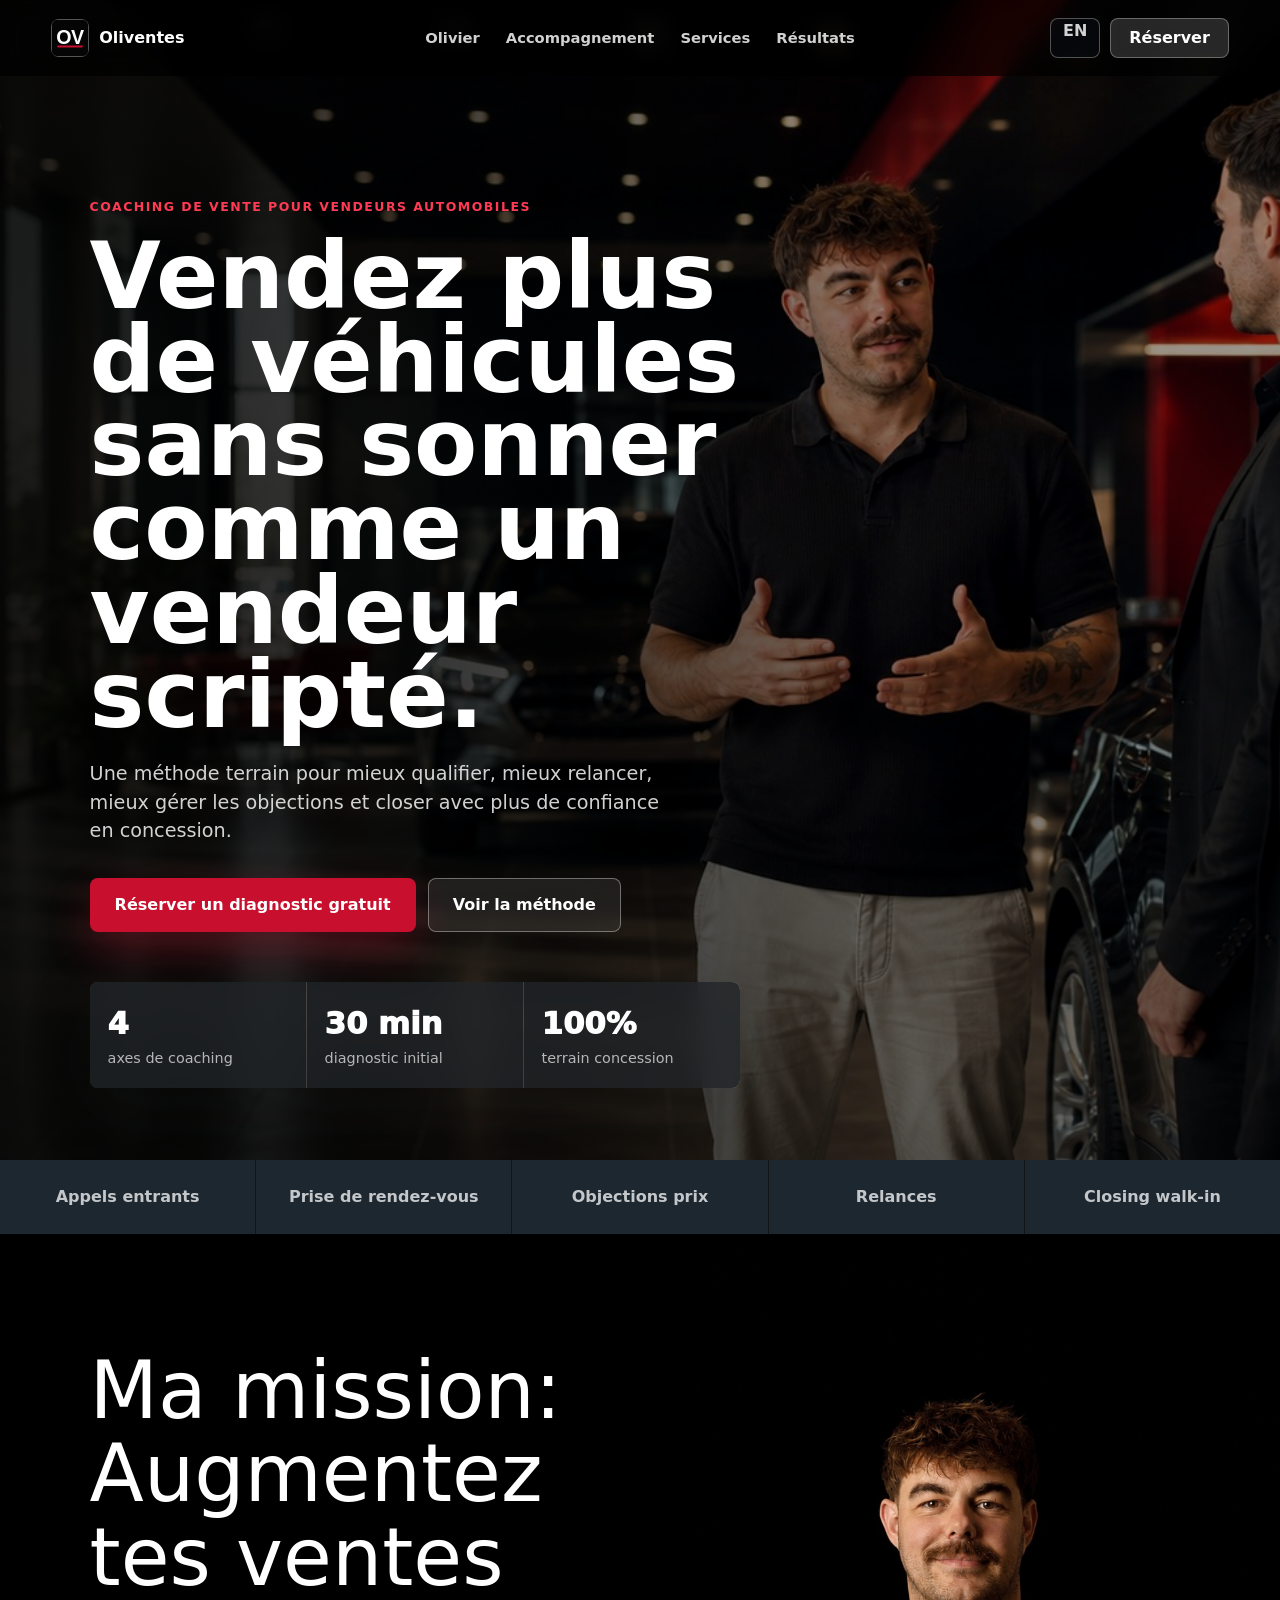
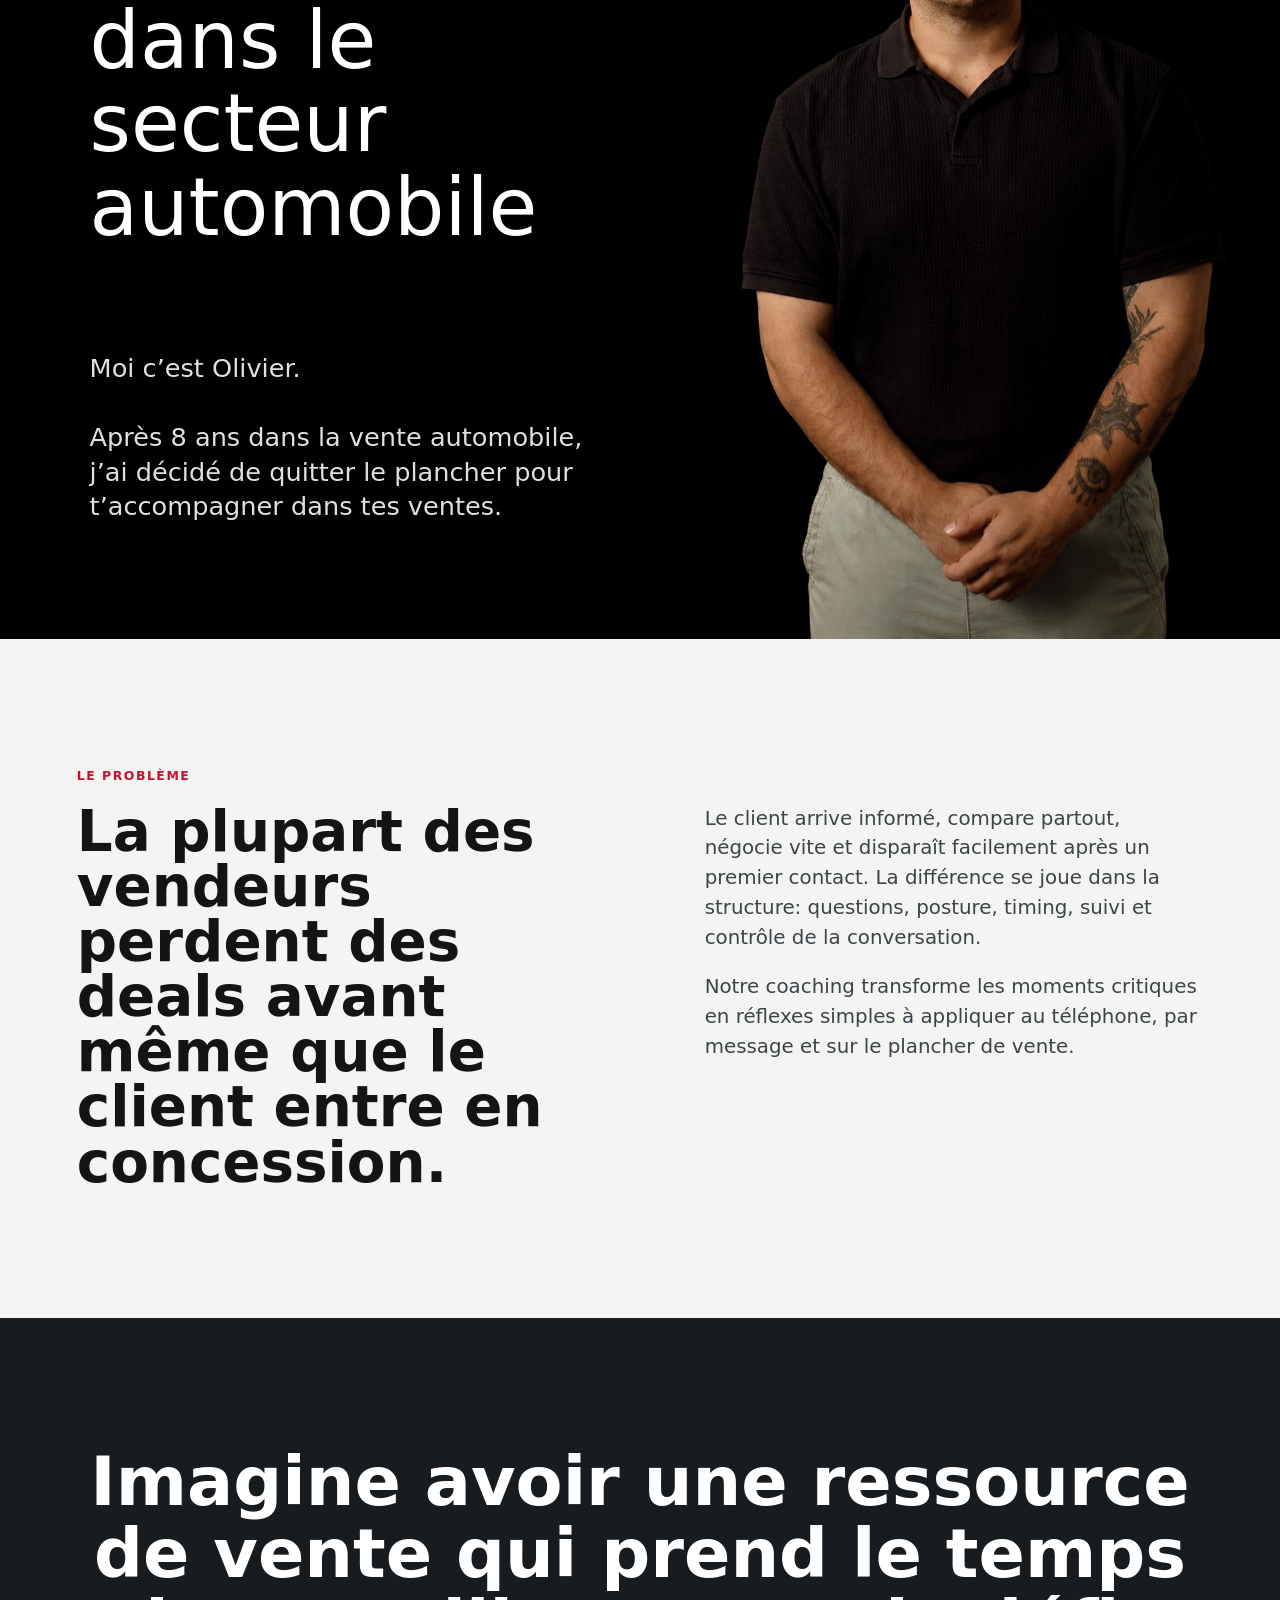
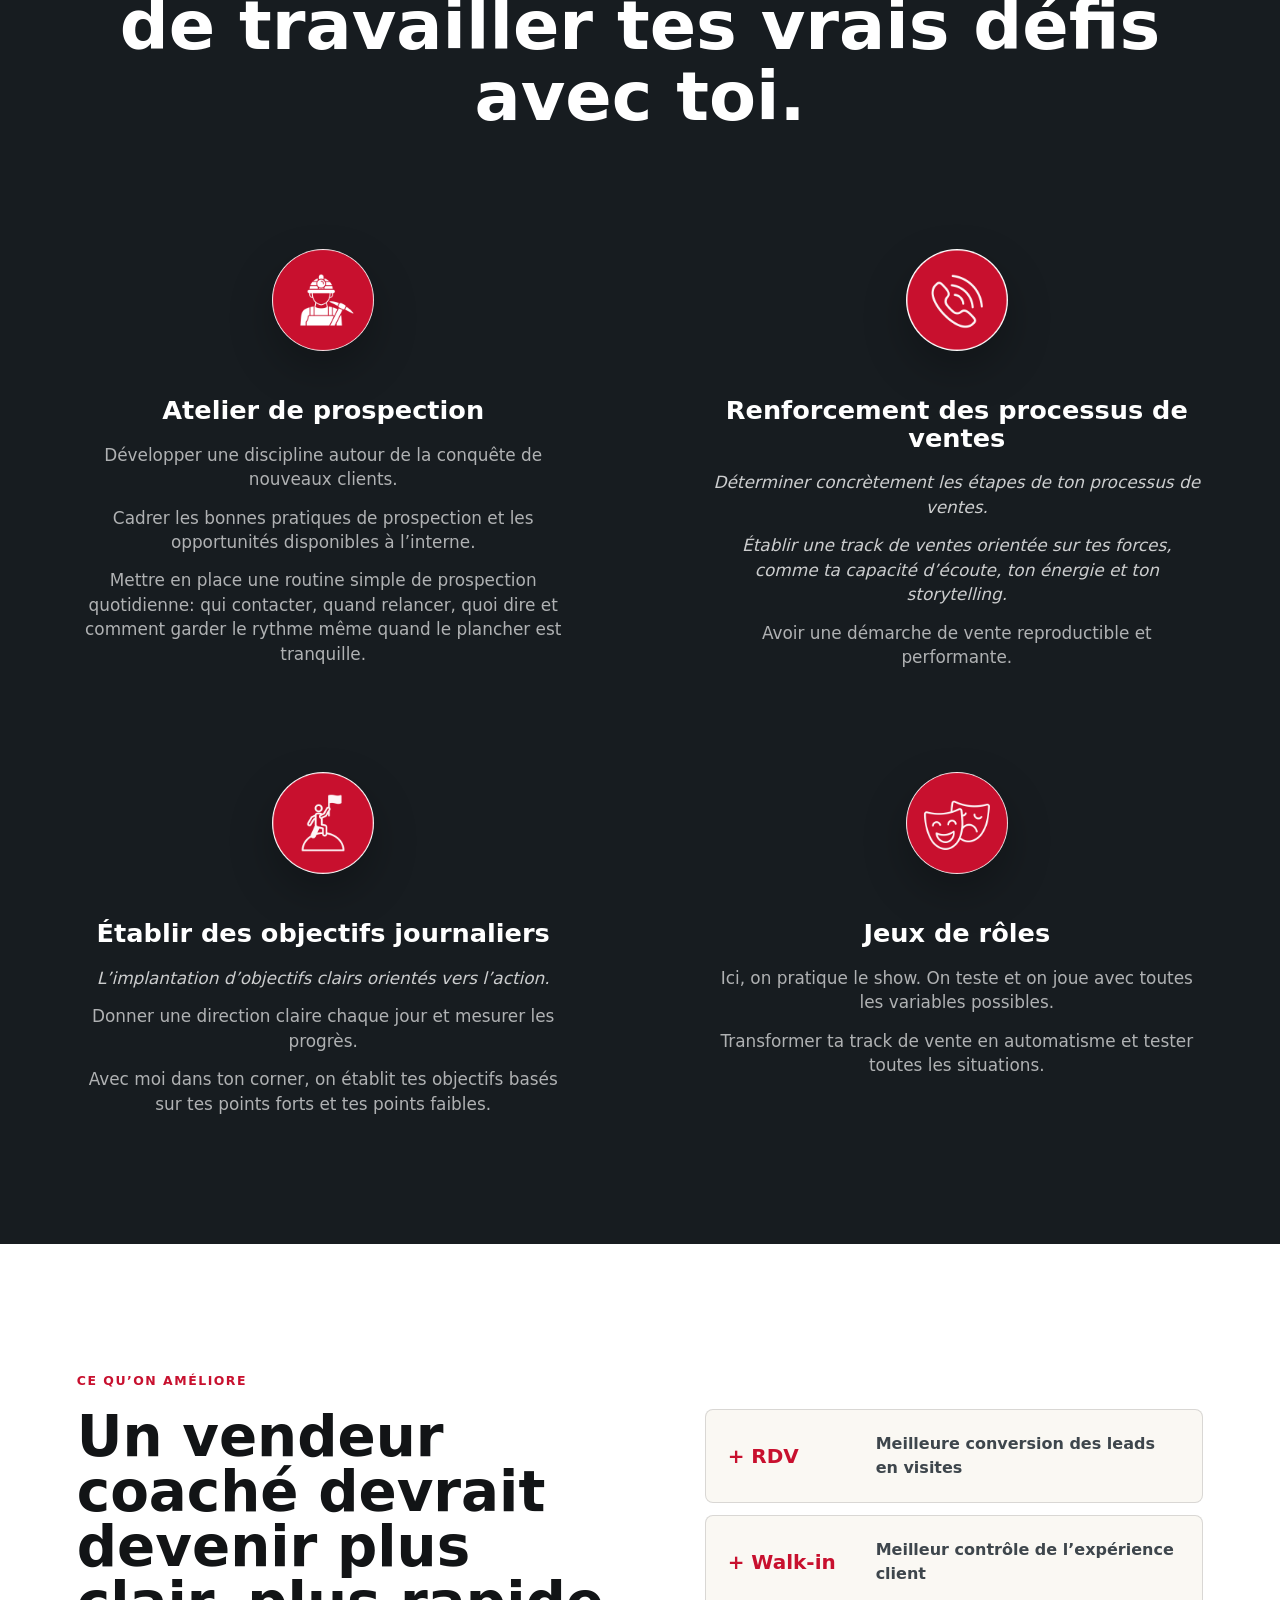
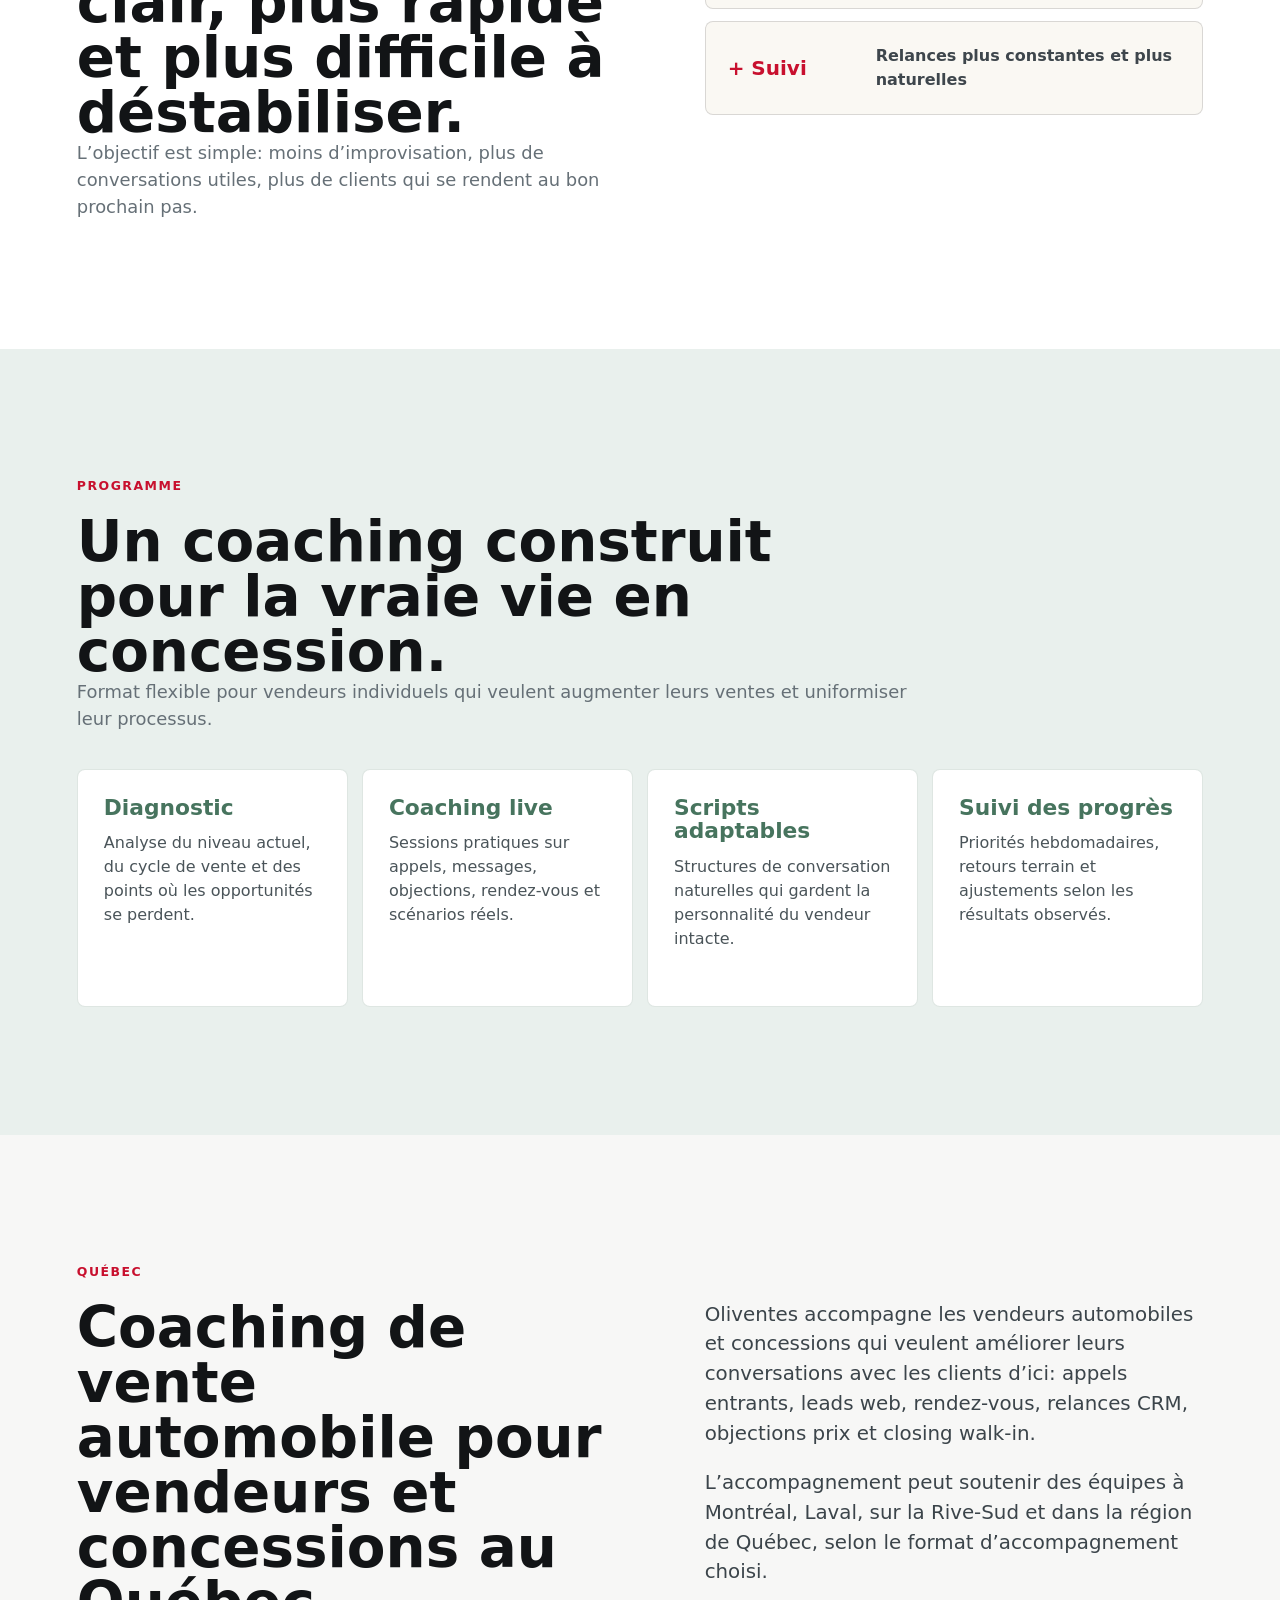
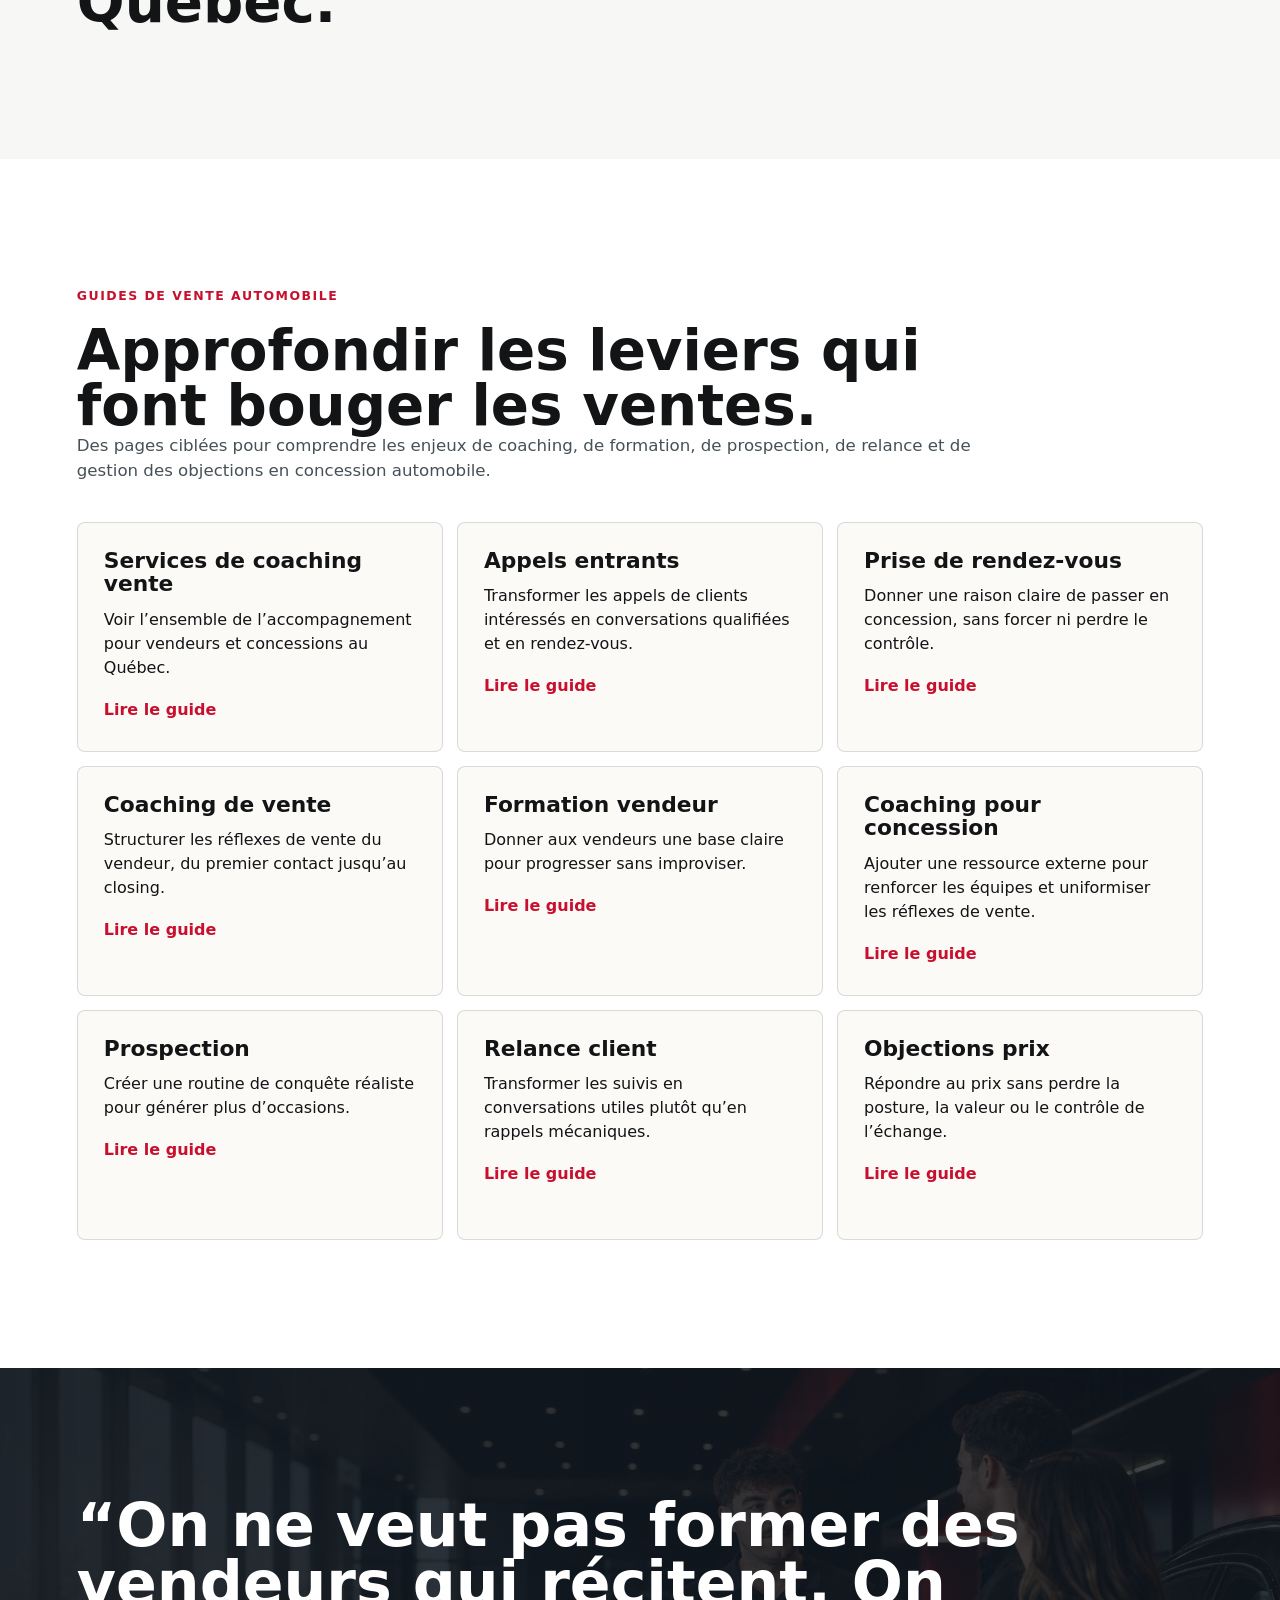
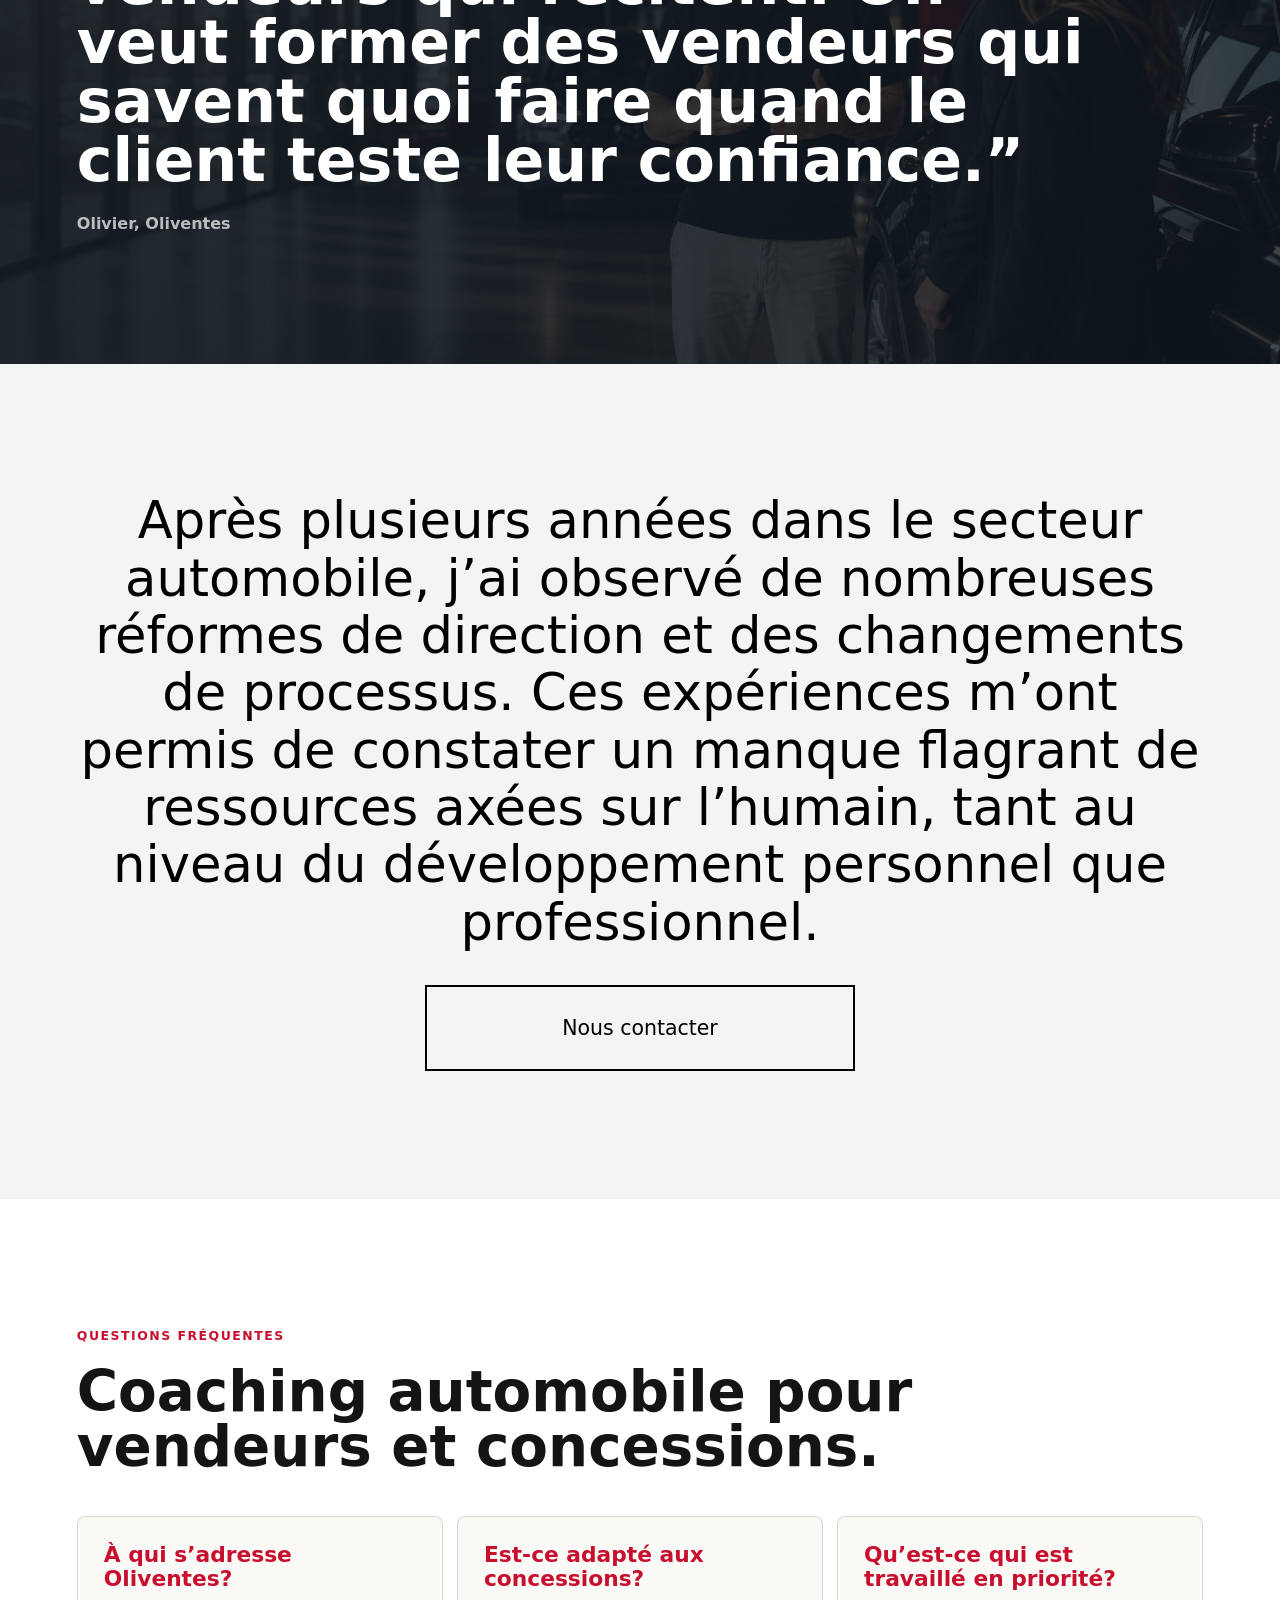
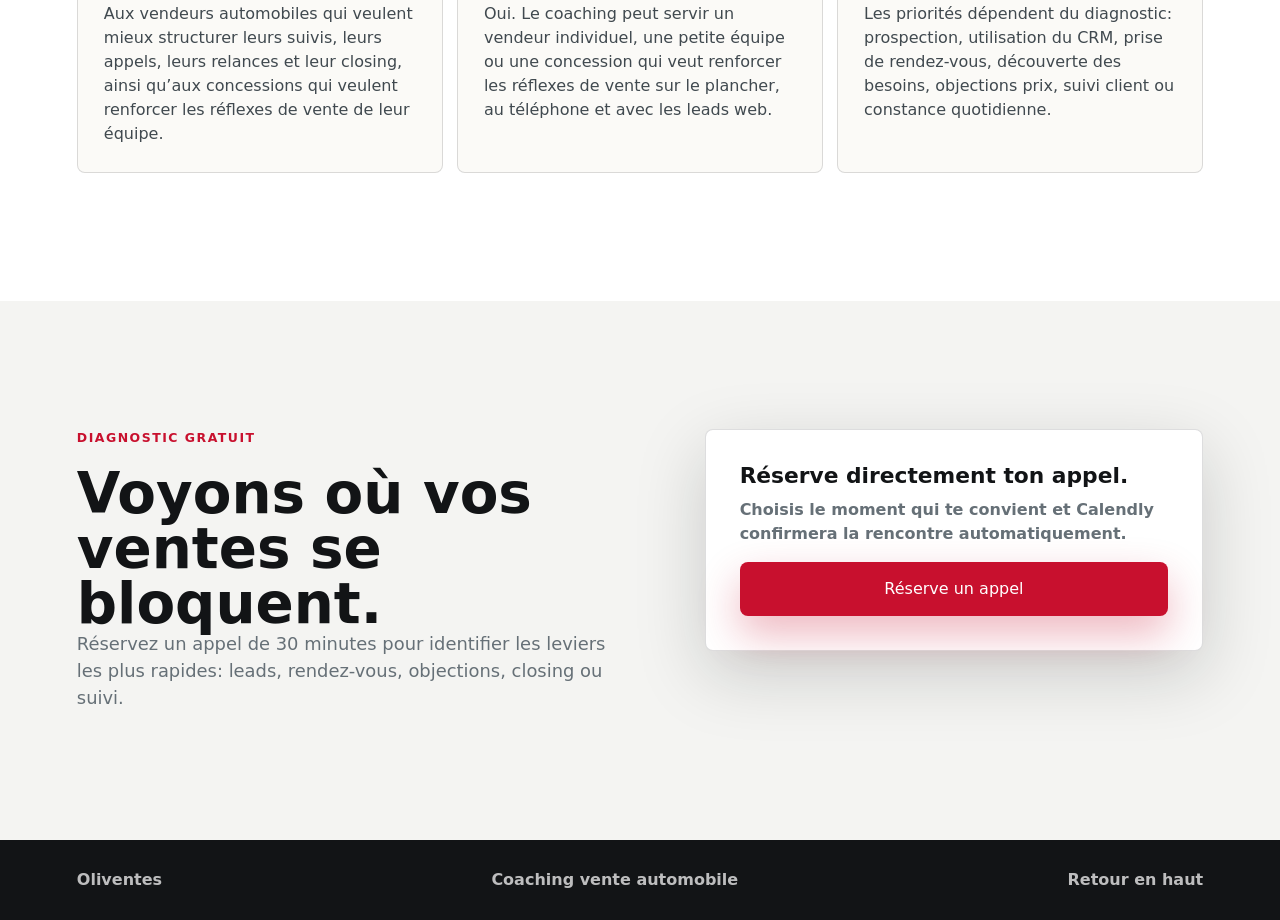
==== commit 164336b1: "Switch offers section to premium dark grid" ====
--- a/index.html
+++ b/index.html
@@ -218,7 +218,6 @@
       <section class="section offers" id="methode">
         <div class="offer-intro">
           <h2>Imagine avoir une ressource de vente qui prend le temps de travailler tes vrais défis avec toi.</h2>
-          <p>Des ateliers concrets pour t’aider à prospecter, vendre et performer au quotidien, avec des outils simples et un accompagnement adapté à ta réalité de concessionnaire.</p>
         </div>
         <div class="offer-grid">
           <article class="offer-card">
--- a/styles.css
+++ b/styles.css
@@ -407,43 +407,30 @@
 }
 
 .offers {
-  display: grid;
-  grid-template-columns: minmax(0, 0.9fr) minmax(460px, 1fr);
-  gap: clamp(42px, 6vw, 92px);
-  align-items: center;
   color: var(--white);
   background: #171c20;
 }
 
 .offer-intro {
-  max-width: 740px;
-  margin: 0;
+  max-width: 1280px;
+  margin: 0 auto clamp(68px, 9vw, 118px);
+  text-align: center;
 }
 
 .offer-intro h2 {
-  margin-bottom: 34px;
-  color: var(--white);
-  font-size: clamp(3.05rem, 5.3vw, 6.15rem);
+  margin-bottom: 0;
+  color: var(--white);
+  font-size: clamp(3.15rem, 5.35vw, 6.2rem);
   font-weight: 850;
   line-height: 1.05;
 }
 
-.offer-intro p {
-  max-width: 620px;
-  margin-bottom: 0;
-  color: rgba(255, 255, 255, 0.68);
-  font-size: clamp(1.08rem, 1.4vw, 1.34rem);
-  line-height: 1.46;
-}
-
 .offer-grid {
   display: grid;
-  grid-template-columns: 1fr;
-  gap: 0;
-  max-width: 820px;
-  margin: 0;
-  padding-left: clamp(28px, 4vw, 58px);
-  border-left: 1px solid rgba(255, 255, 255, 0.22);
+  grid-template-columns: repeat(2, minmax(0, 1fr));
+  gap: clamp(66px, 8vw, 112px) clamp(54px, 11vw, 170px);
+  max-width: 1320px;
+  margin: 0 auto;
 }
 
 .offer-card,
@@ -456,29 +443,19 @@
 
 .offer-card {
   display: grid;
-  grid-template-columns: clamp(86px, 7vw, 118px) minmax(0, 1fr);
-  gap: clamp(20px, 3vw, 34px);
-  align-items: start;
-  padding: clamp(26px, 4vw, 42px) 0;
-  color: var(--white);
-  border-bottom: 1px solid rgba(255, 255, 255, 0.16);
-}
-
-.offer-card:first-child {
-  padding-top: 0;
-}
-
-.offer-card:last-child {
-  padding-bottom: 0;
-  border-bottom: 0;
+  justify-items: center;
+  align-content: start;
+  padding: 0;
+  color: var(--white);
+  text-align: center;
 }
 
 .offer-icon {
   display: grid;
-  width: clamp(82px, 7vw, 112px);
-  height: clamp(82px, 7vw, 112px);
+  width: clamp(96px, 8vw, 132px);
+  height: clamp(96px, 8vw, 132px);
   place-items: center;
-  margin-bottom: 0;
+  margin-bottom: clamp(28px, 4vw, 46px);
   border-radius: 50%;
   background: transparent;
   overflow: hidden;
@@ -494,17 +471,17 @@
 
 .offer-card h3 {
   max-width: 600px;
-  margin-bottom: 14px;
-  color: var(--white);
-  font-size: clamp(1.32rem, 1.7vw, 1.9rem);
+  margin-bottom: 18px;
+  color: var(--white);
+  font-size: clamp(1.52rem, 2vw, 2.35rem);
   font-weight: 900;
 }
 
 .offer-card p {
   max-width: 620px;
-  margin-bottom: 12px;
+  margin-bottom: 14px;
   color: rgba(255, 255, 255, 0.66);
-  font-size: clamp(1rem, 1.22vw, 1.18rem);
+  font-size: clamp(1.02rem, 1.32vw, 1.22rem);
   line-height: 1.45;
 }
 
@@ -1032,17 +1009,6 @@
     grid-template-columns: repeat(3, 1fr);
   }
 
-  .offers {
-    grid-template-columns: 1fr;
-    align-items: start;
-  }
-
-  .offer-grid {
-    max-width: none;
-    padding-left: 0;
-    border-left: 0;
-  }
-
   .split,
   .result-layout,
   .cta-section {
@@ -1170,35 +1136,32 @@
 
   .offer-intro {
     margin-bottom: 56px;
-    text-align: left;
   }
 
   .offer-intro h2 {
+    font-size: clamp(2.65rem, 11.5vw, 4.15rem);
+  }
+
+  .offer-grid {
+    gap: 56px;
+  }
+
+  .offer-card {
+    justify-items: center;
+  }
+
+  .offer-icon {
+    width: 92px;
+    height: 92px;
     margin-bottom: 24px;
-    font-size: clamp(2.75rem, 12vw, 4.35rem);
-  }
-
-  .offer-grid {
-    gap: 0;
-  }
-
-  .offer-card {
-    grid-template-columns: 78px minmax(0, 1fr);
-    gap: 18px;
-    padding: 28px 0;
-  }
-
-  .offer-icon {
-    width: 78px;
-    height: 78px;
   }
 
   .offer-card h3 {
+    margin-bottom: 14px;
+  }
+
+  .offer-card p {
     margin-bottom: 12px;
-  }
-
-  .offer-card p {
-    margin-bottom: 10px;
     font-size: 1.02rem;
   }
 
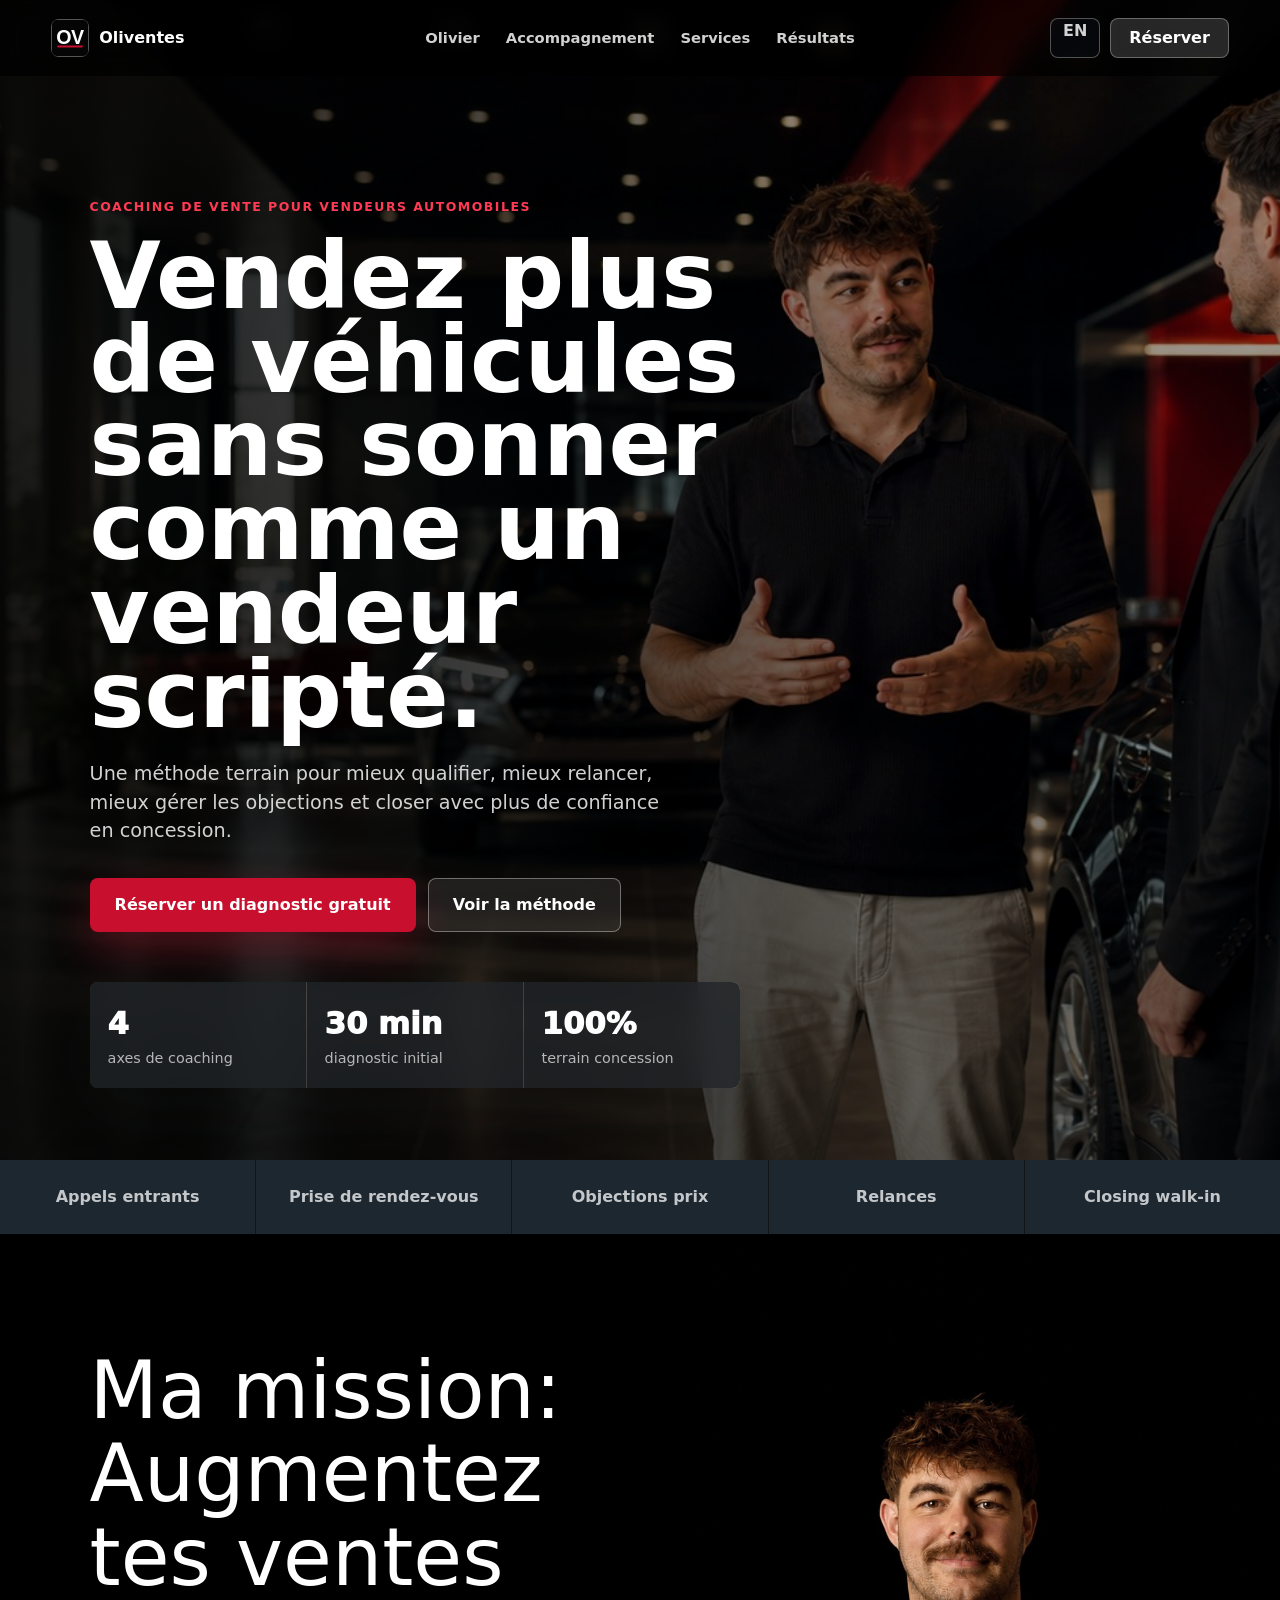
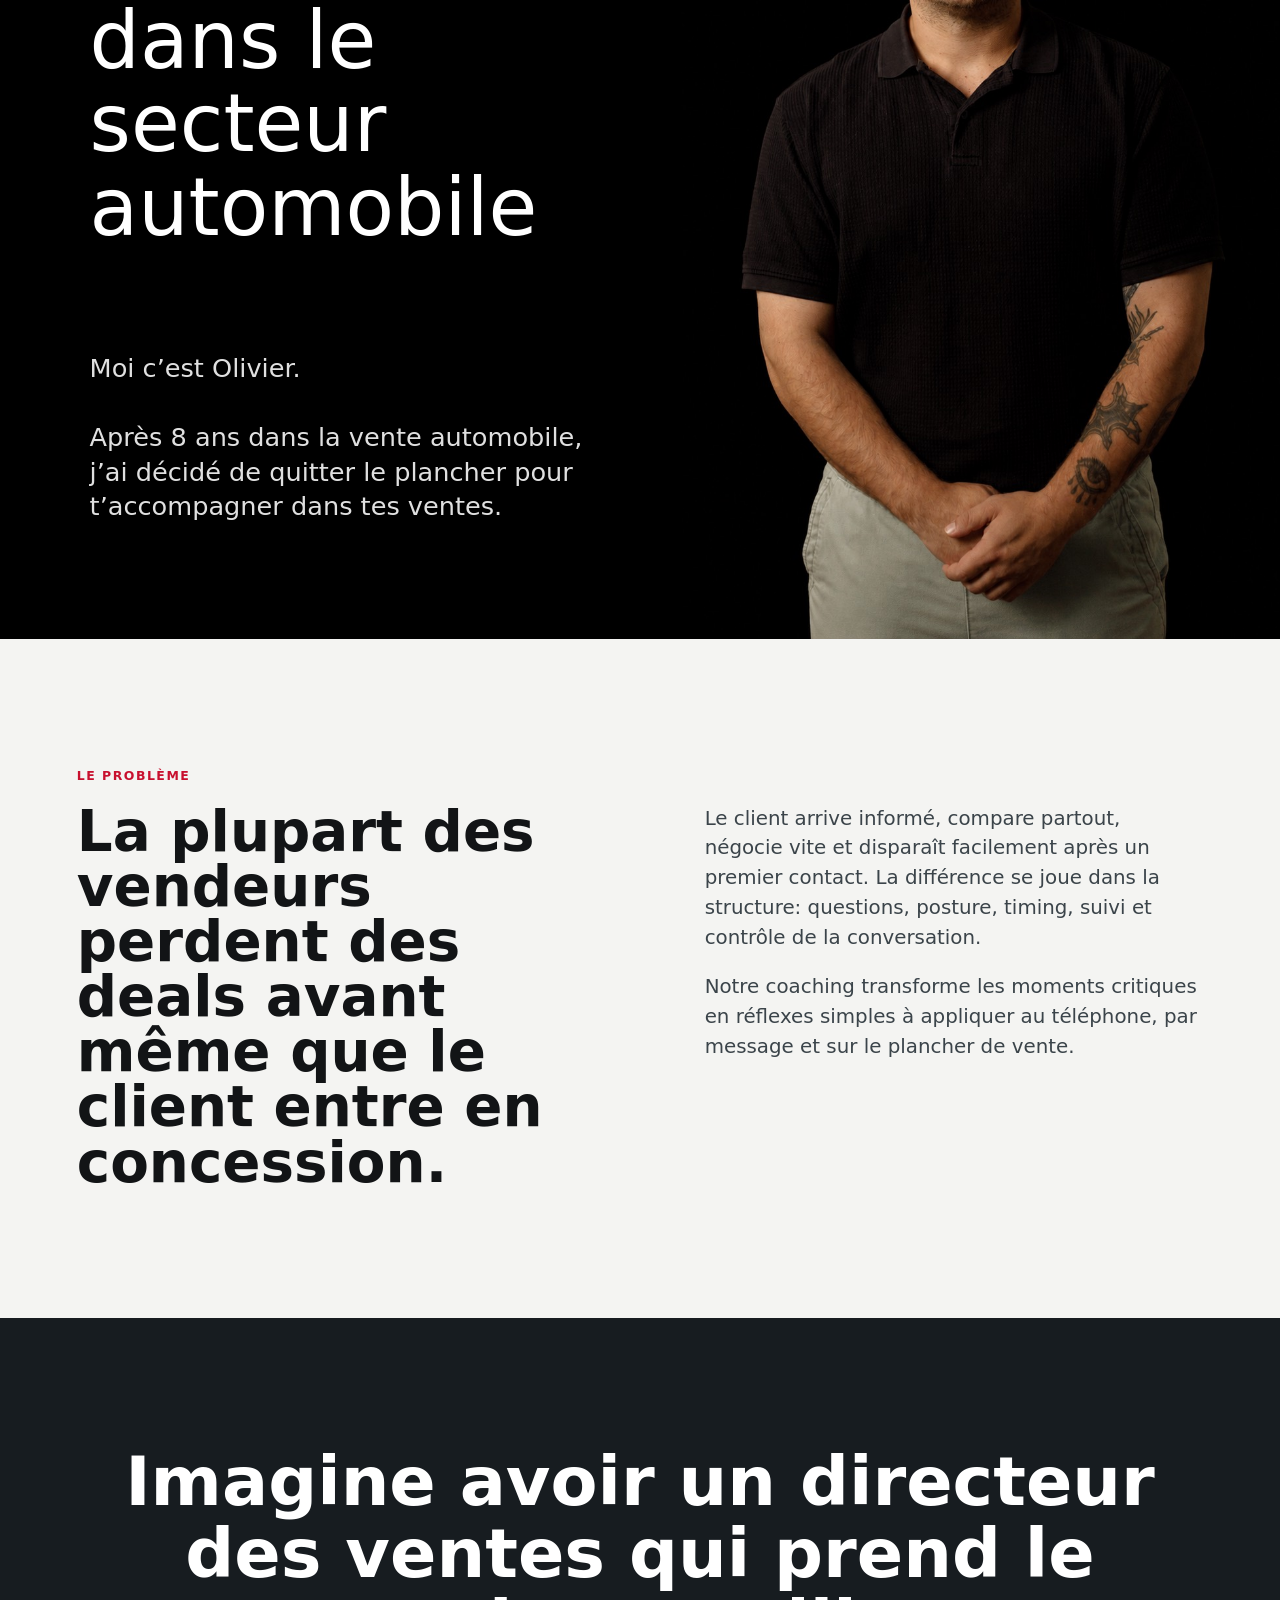
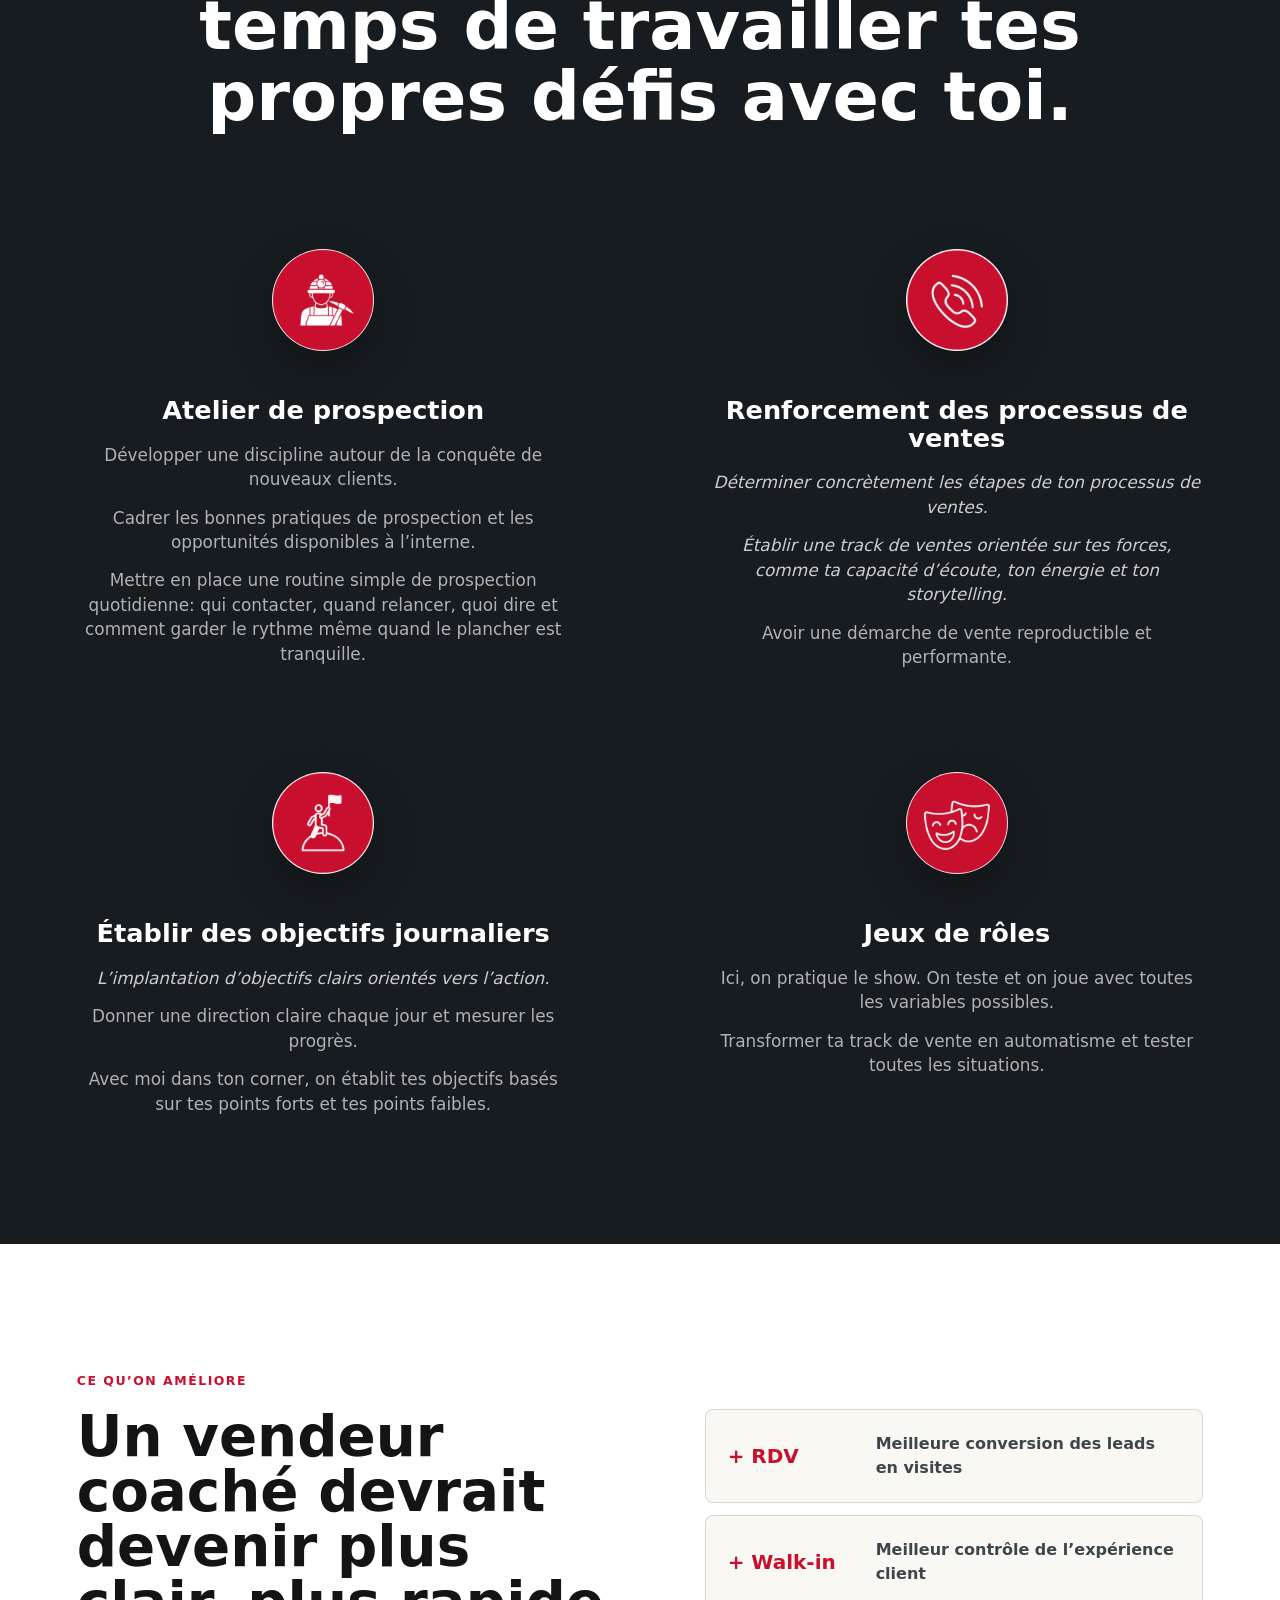
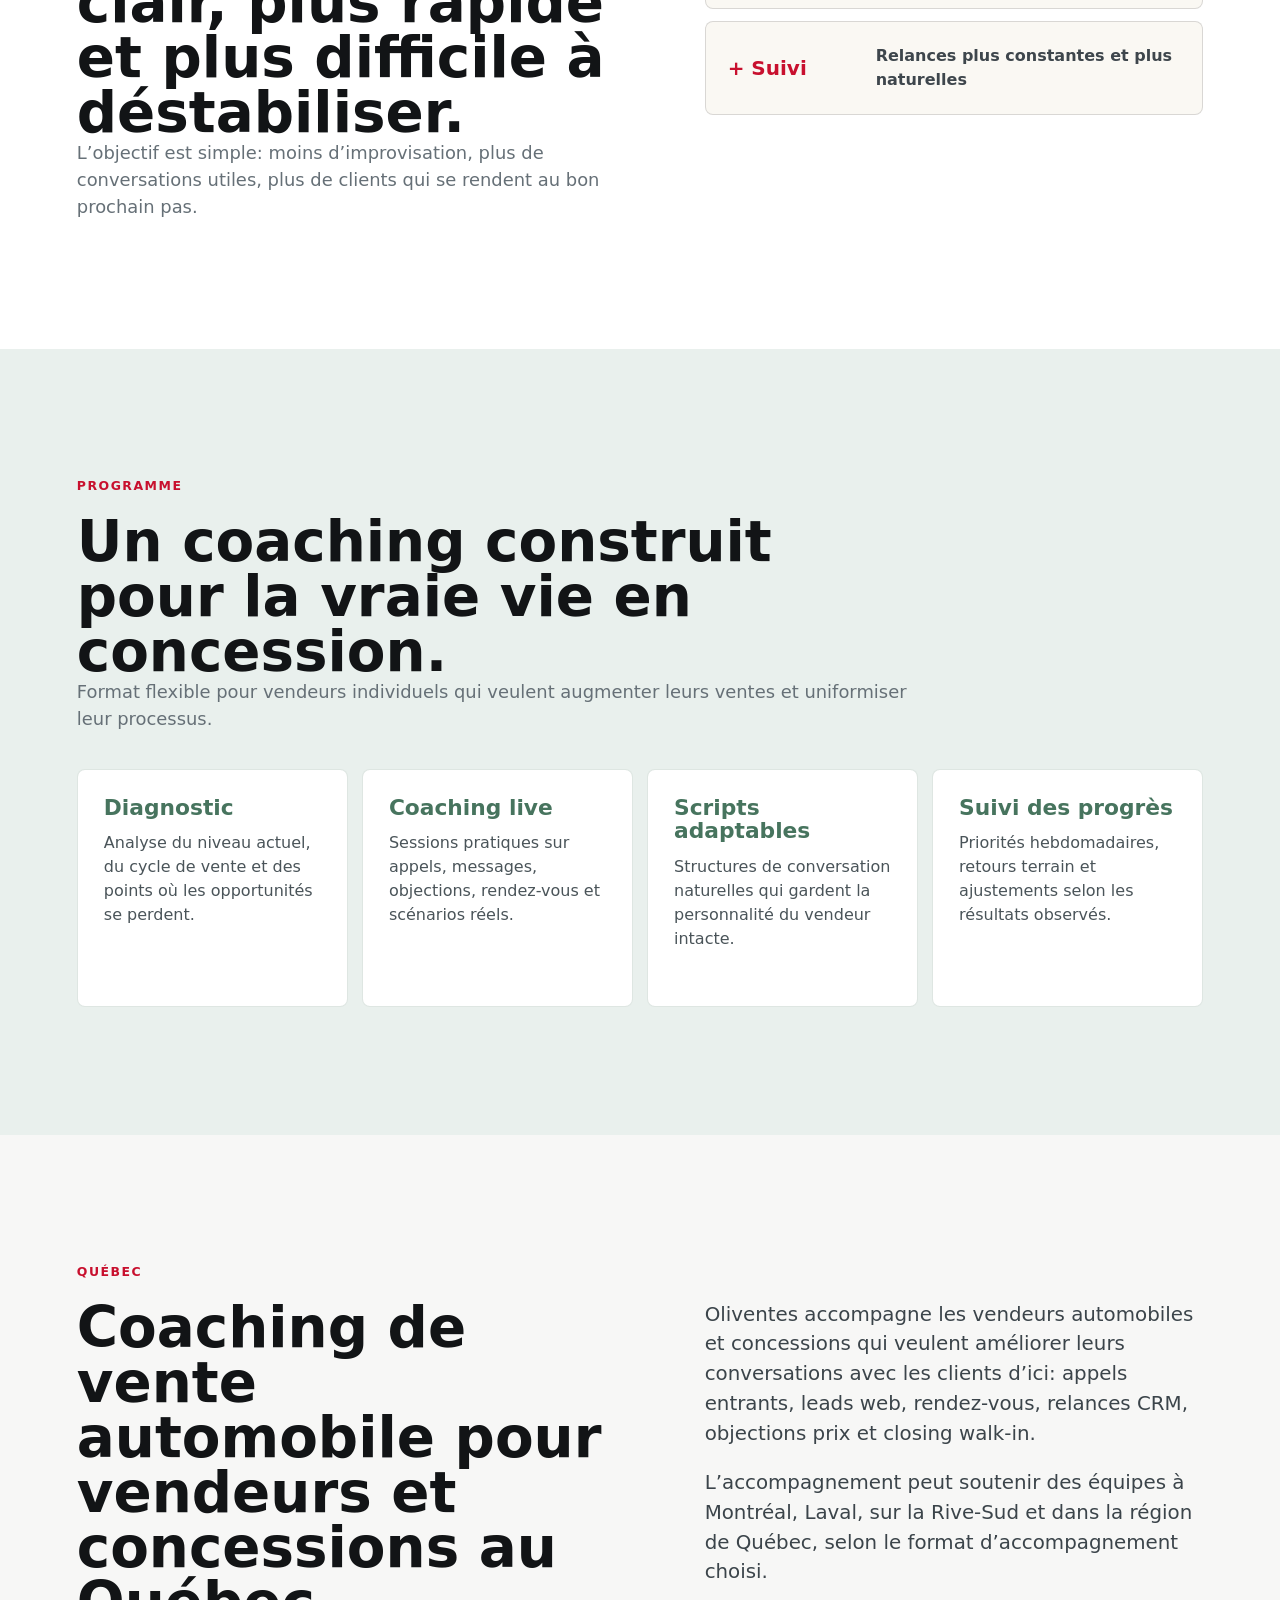
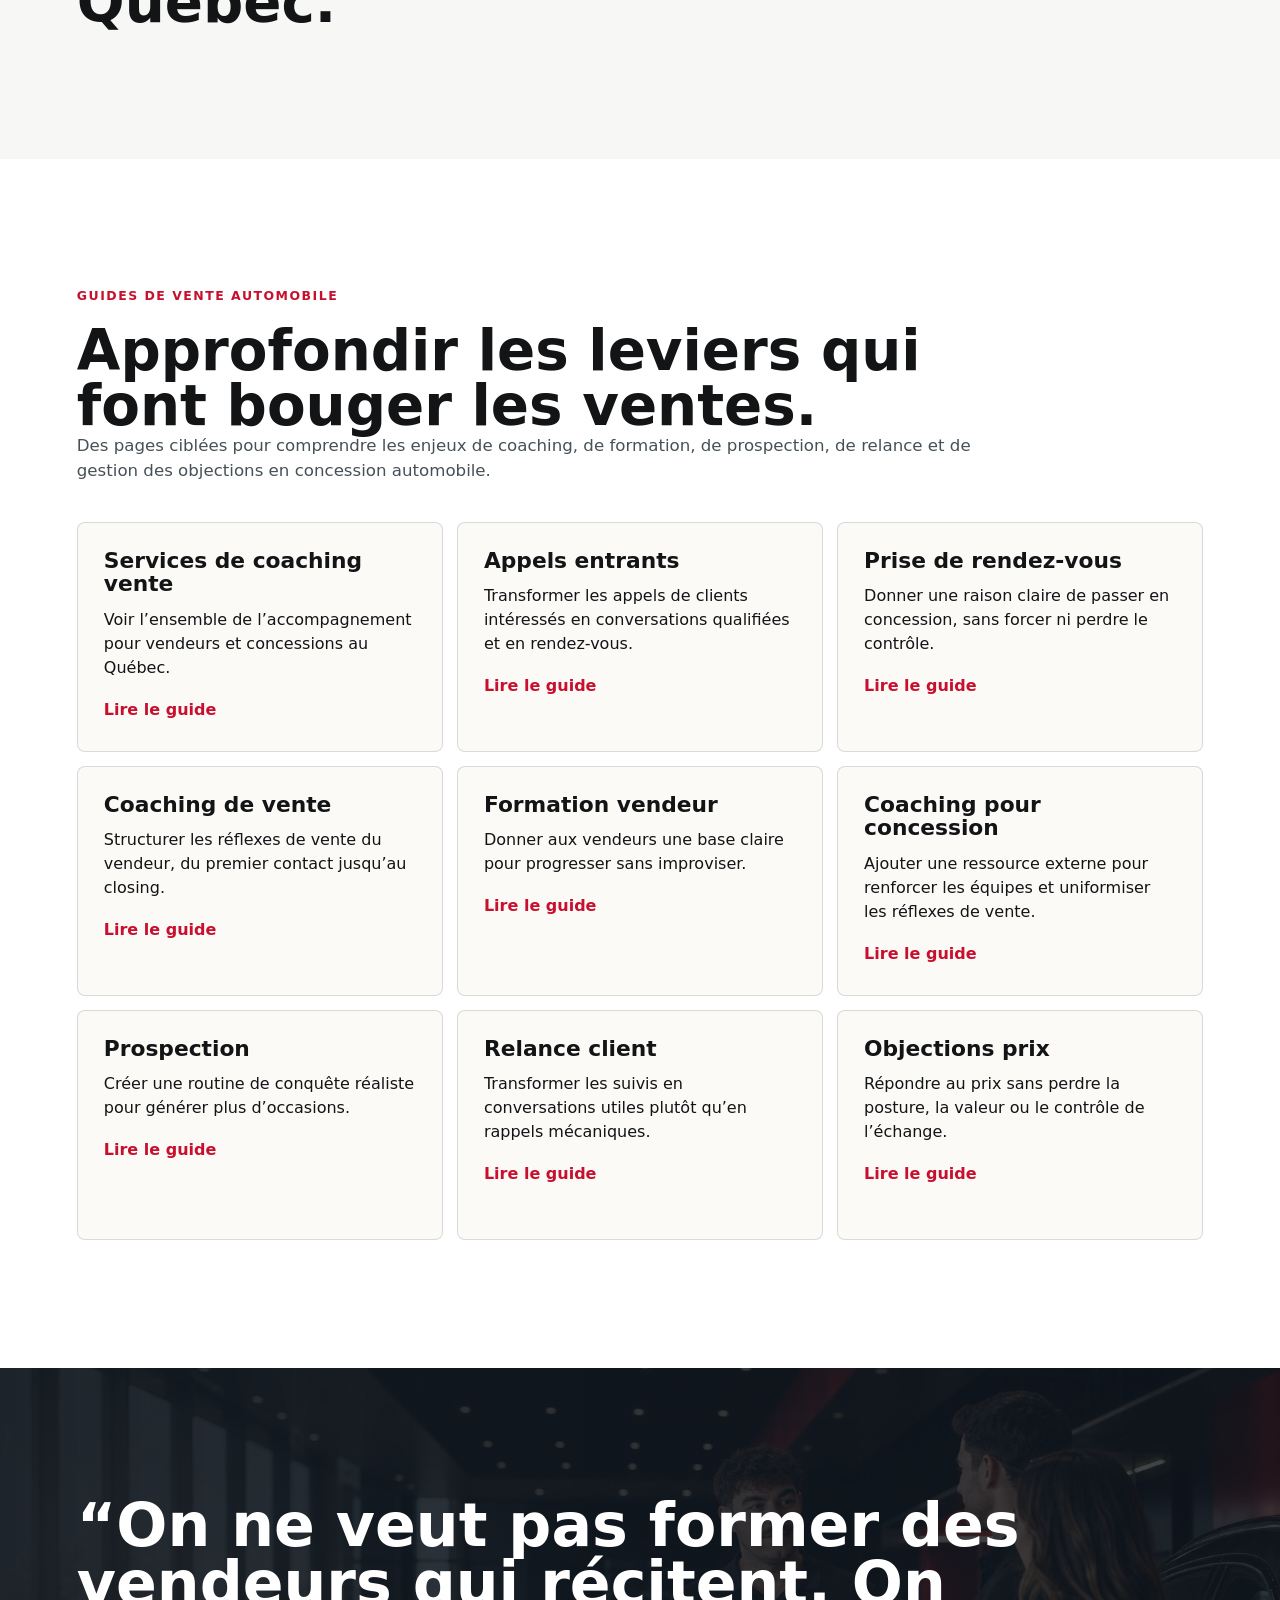
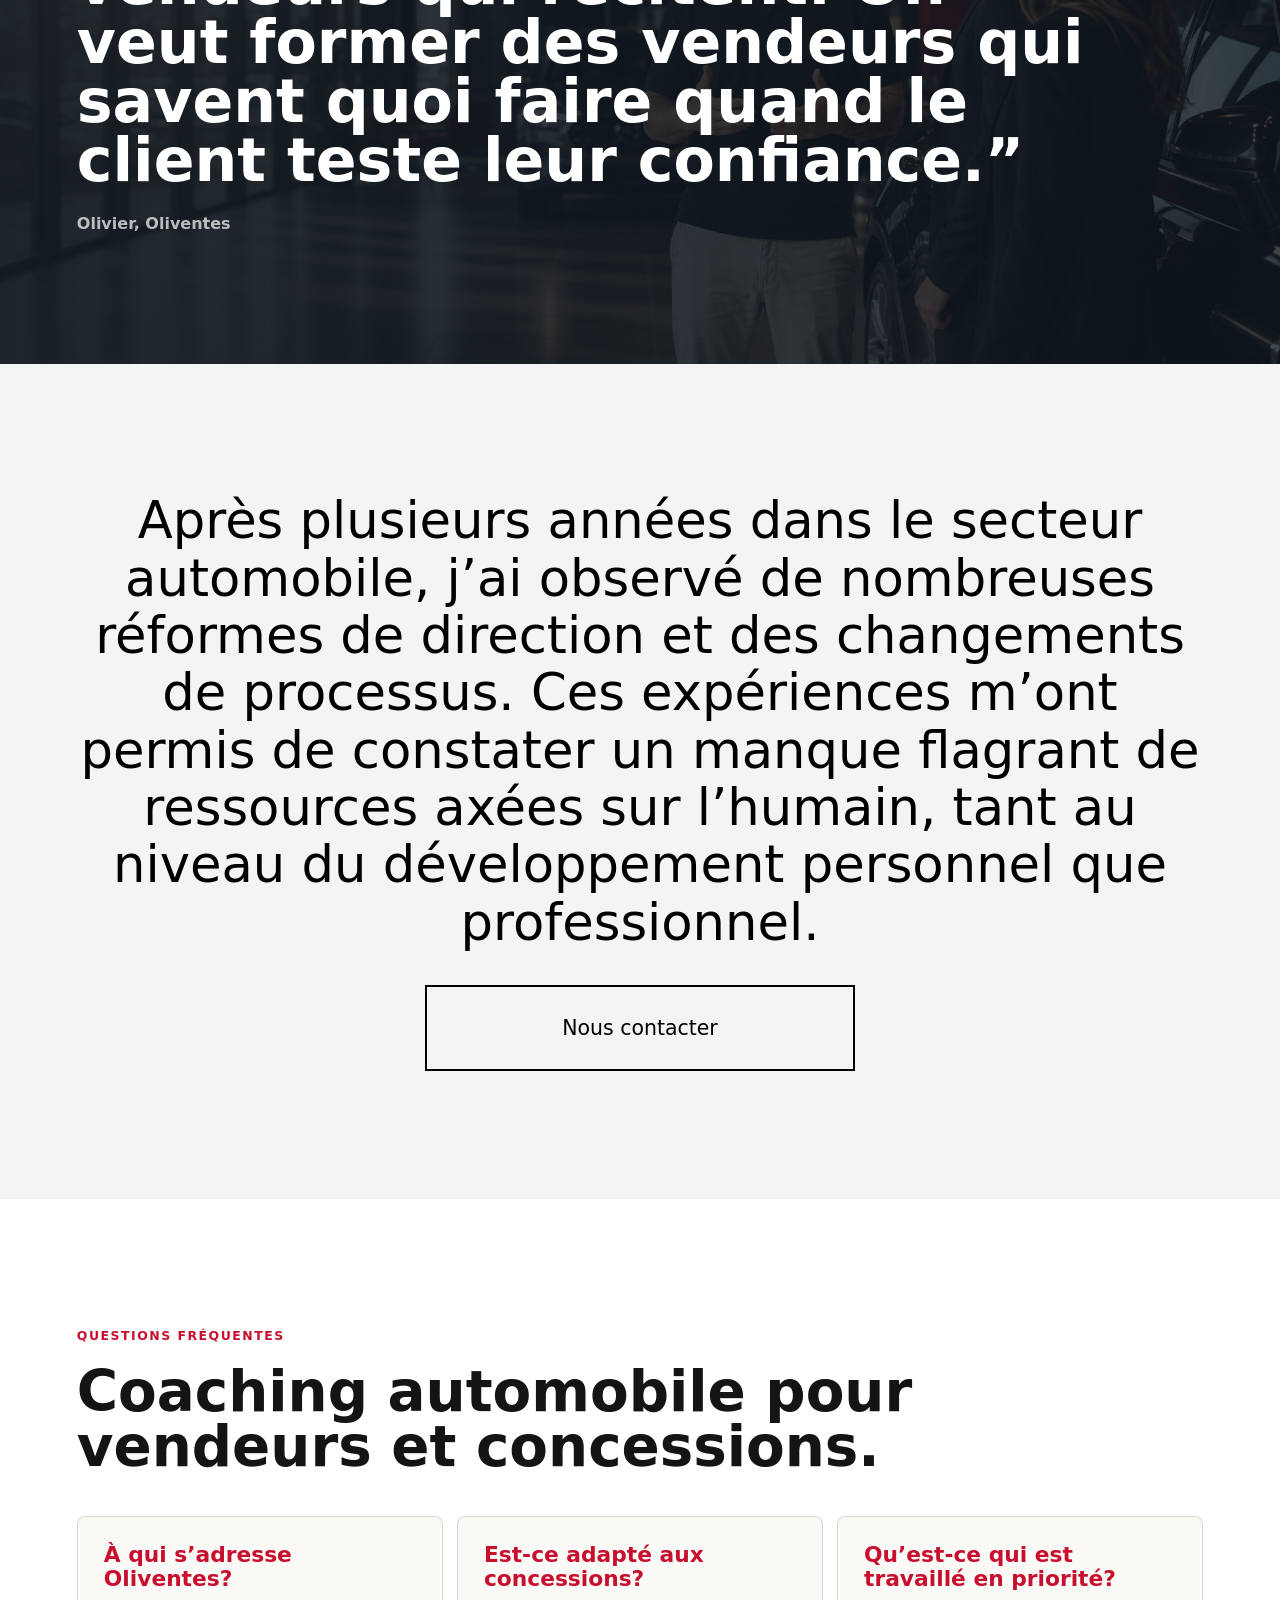
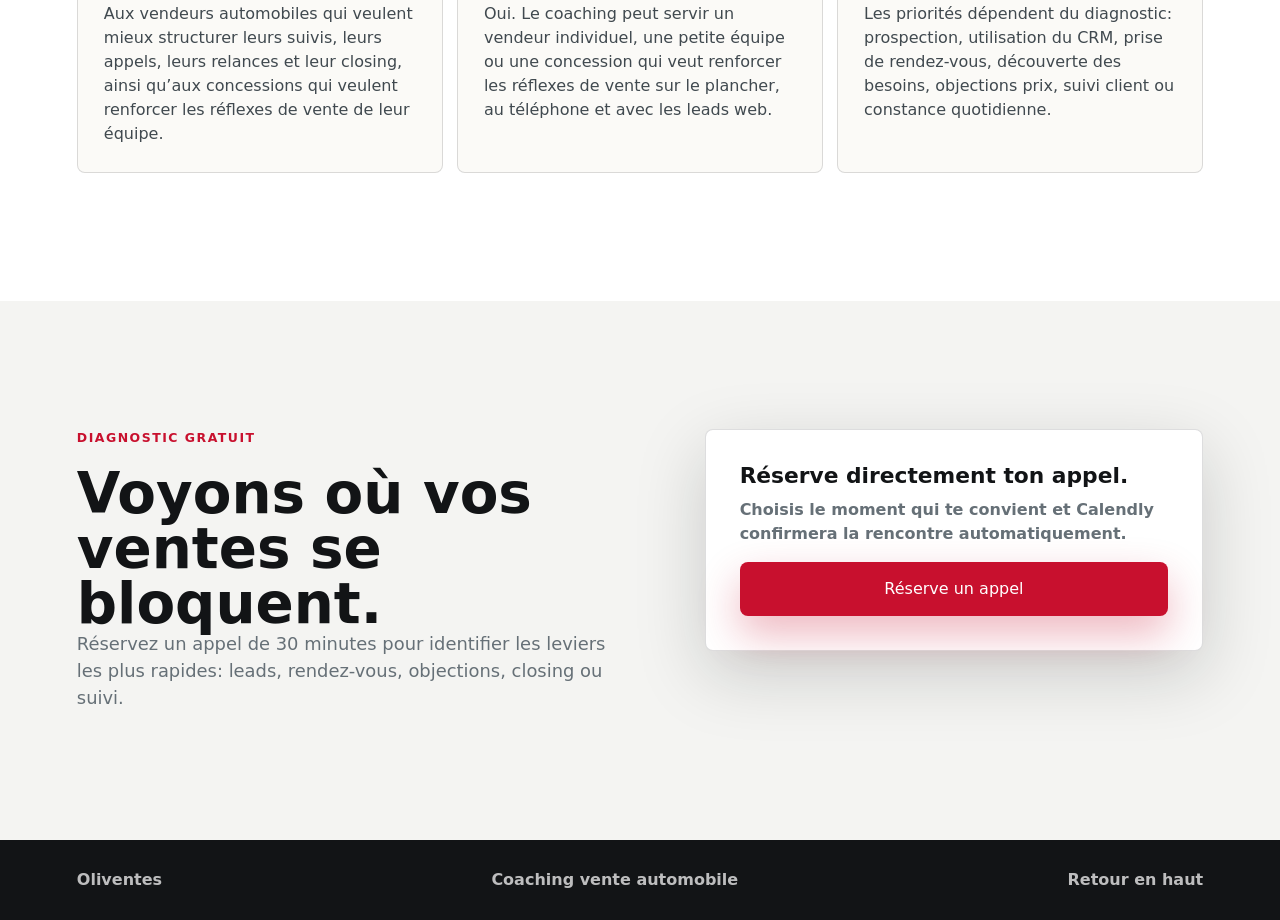
==== commit 5cdb51d3: "Update offers section headline" ====
--- a/index.html
+++ b/index.html
@@ -217,7 +217,7 @@
 
       <section class="section offers" id="methode">
         <div class="offer-intro">
-          <h2>Imagine avoir une ressource de vente qui prend le temps de travailler tes vrais défis avec toi.</h2>
+          <h2>Imagine avoir un directeur des ventes qui prend le temps de travailler tes propres défis avec toi.</h2>
         </div>
         <div class="offer-grid">
           <article class="offer-card">
